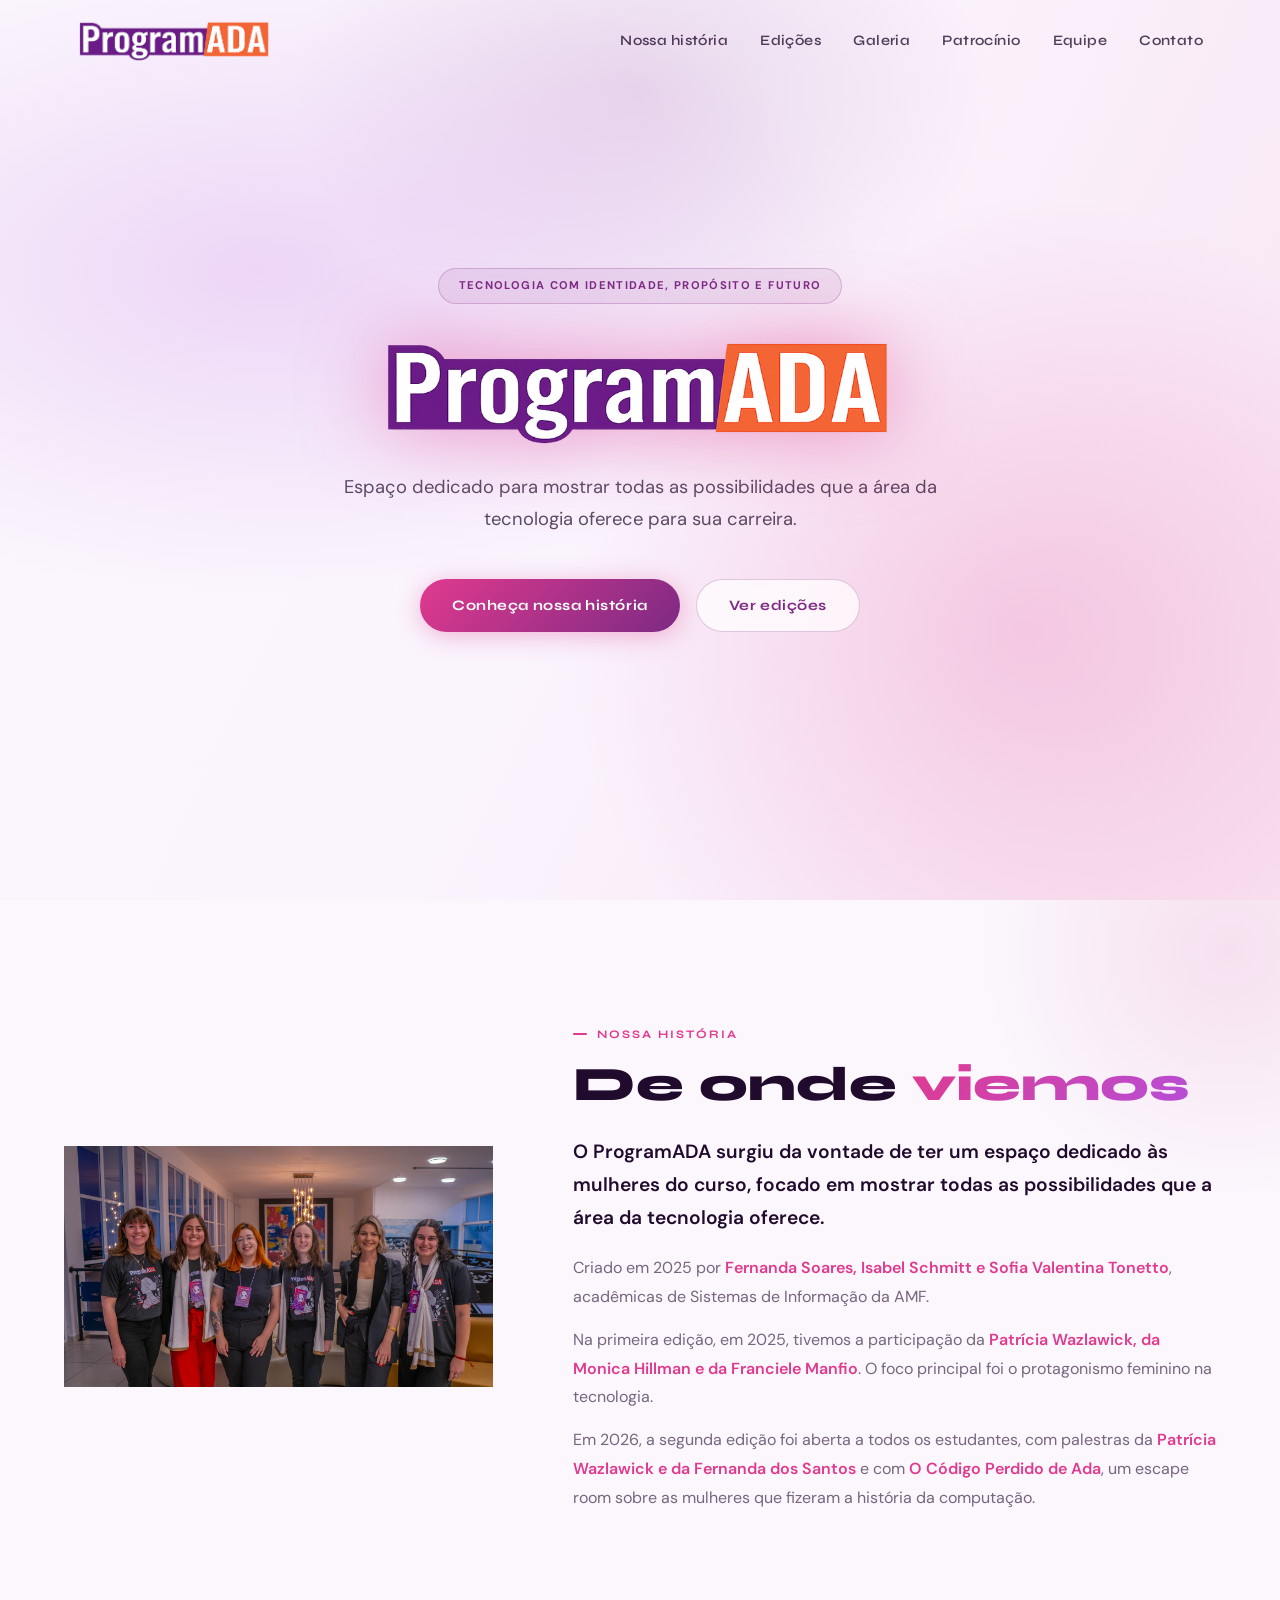
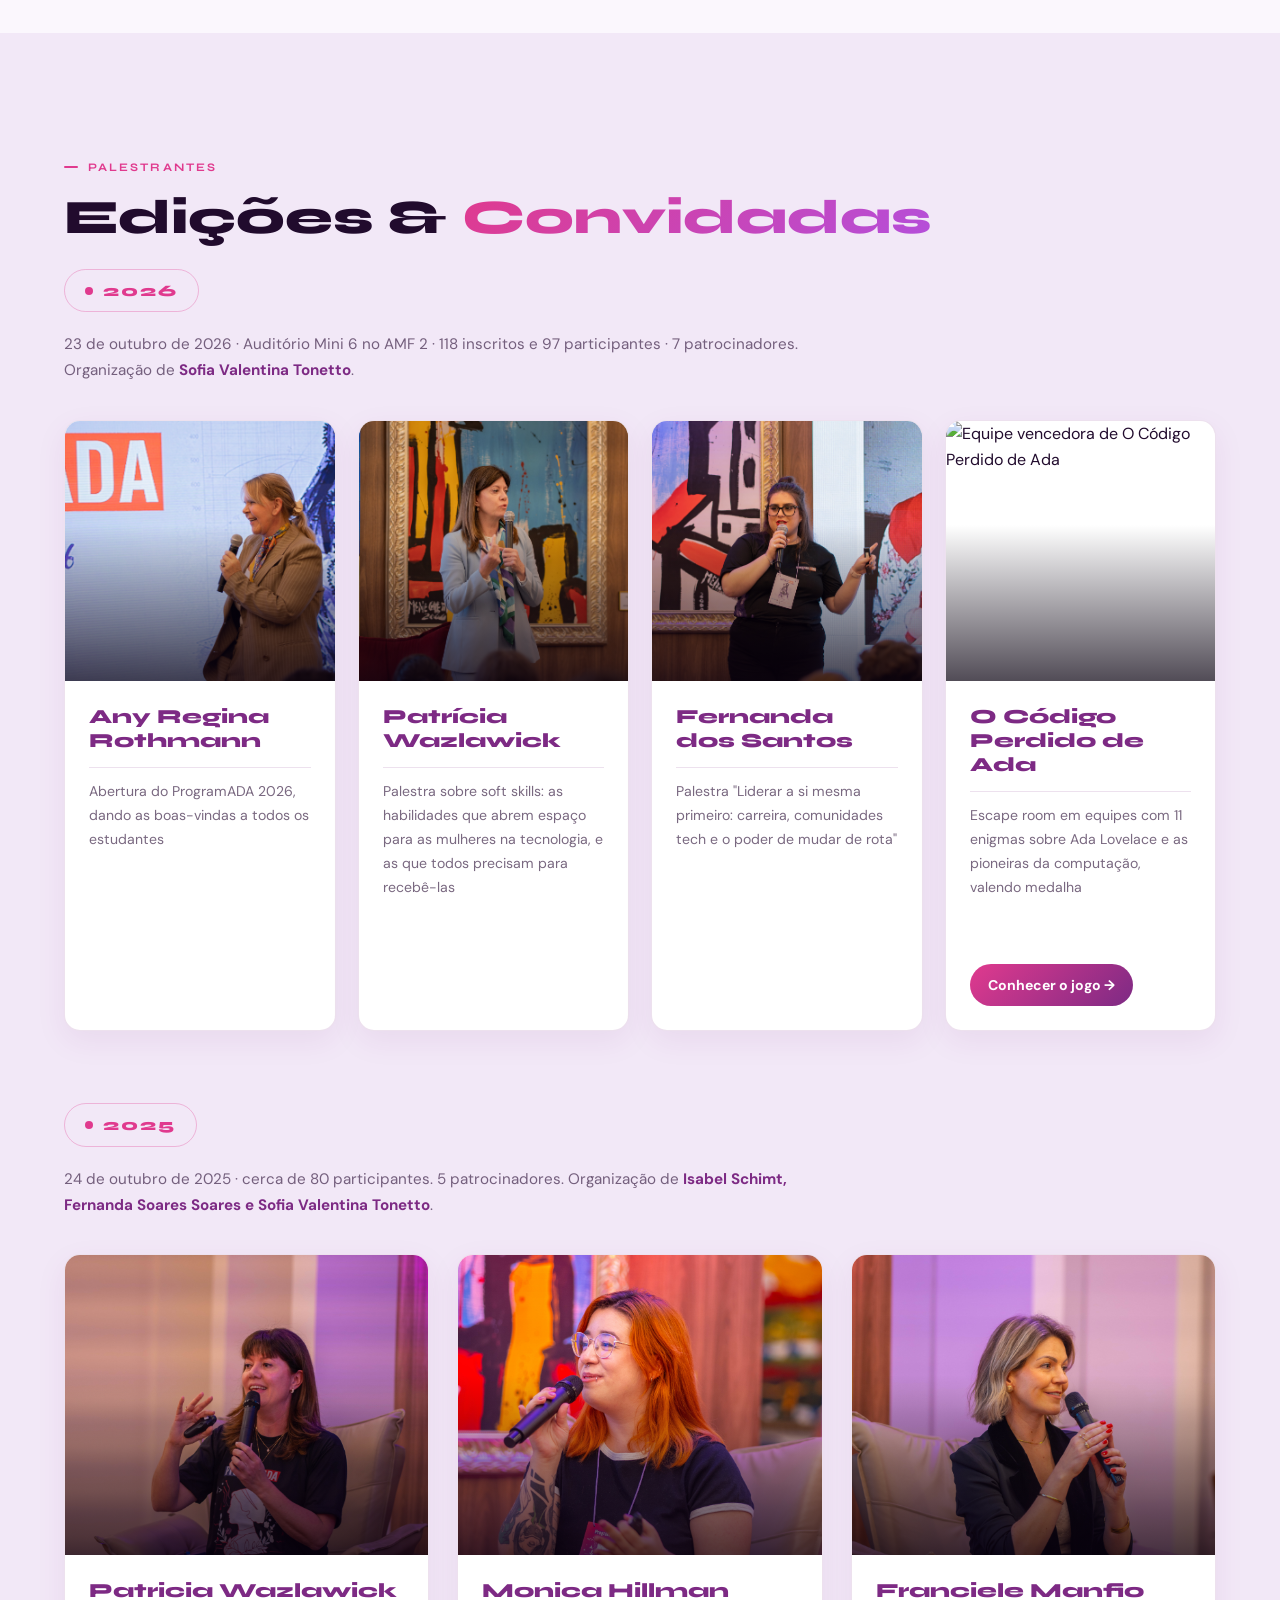
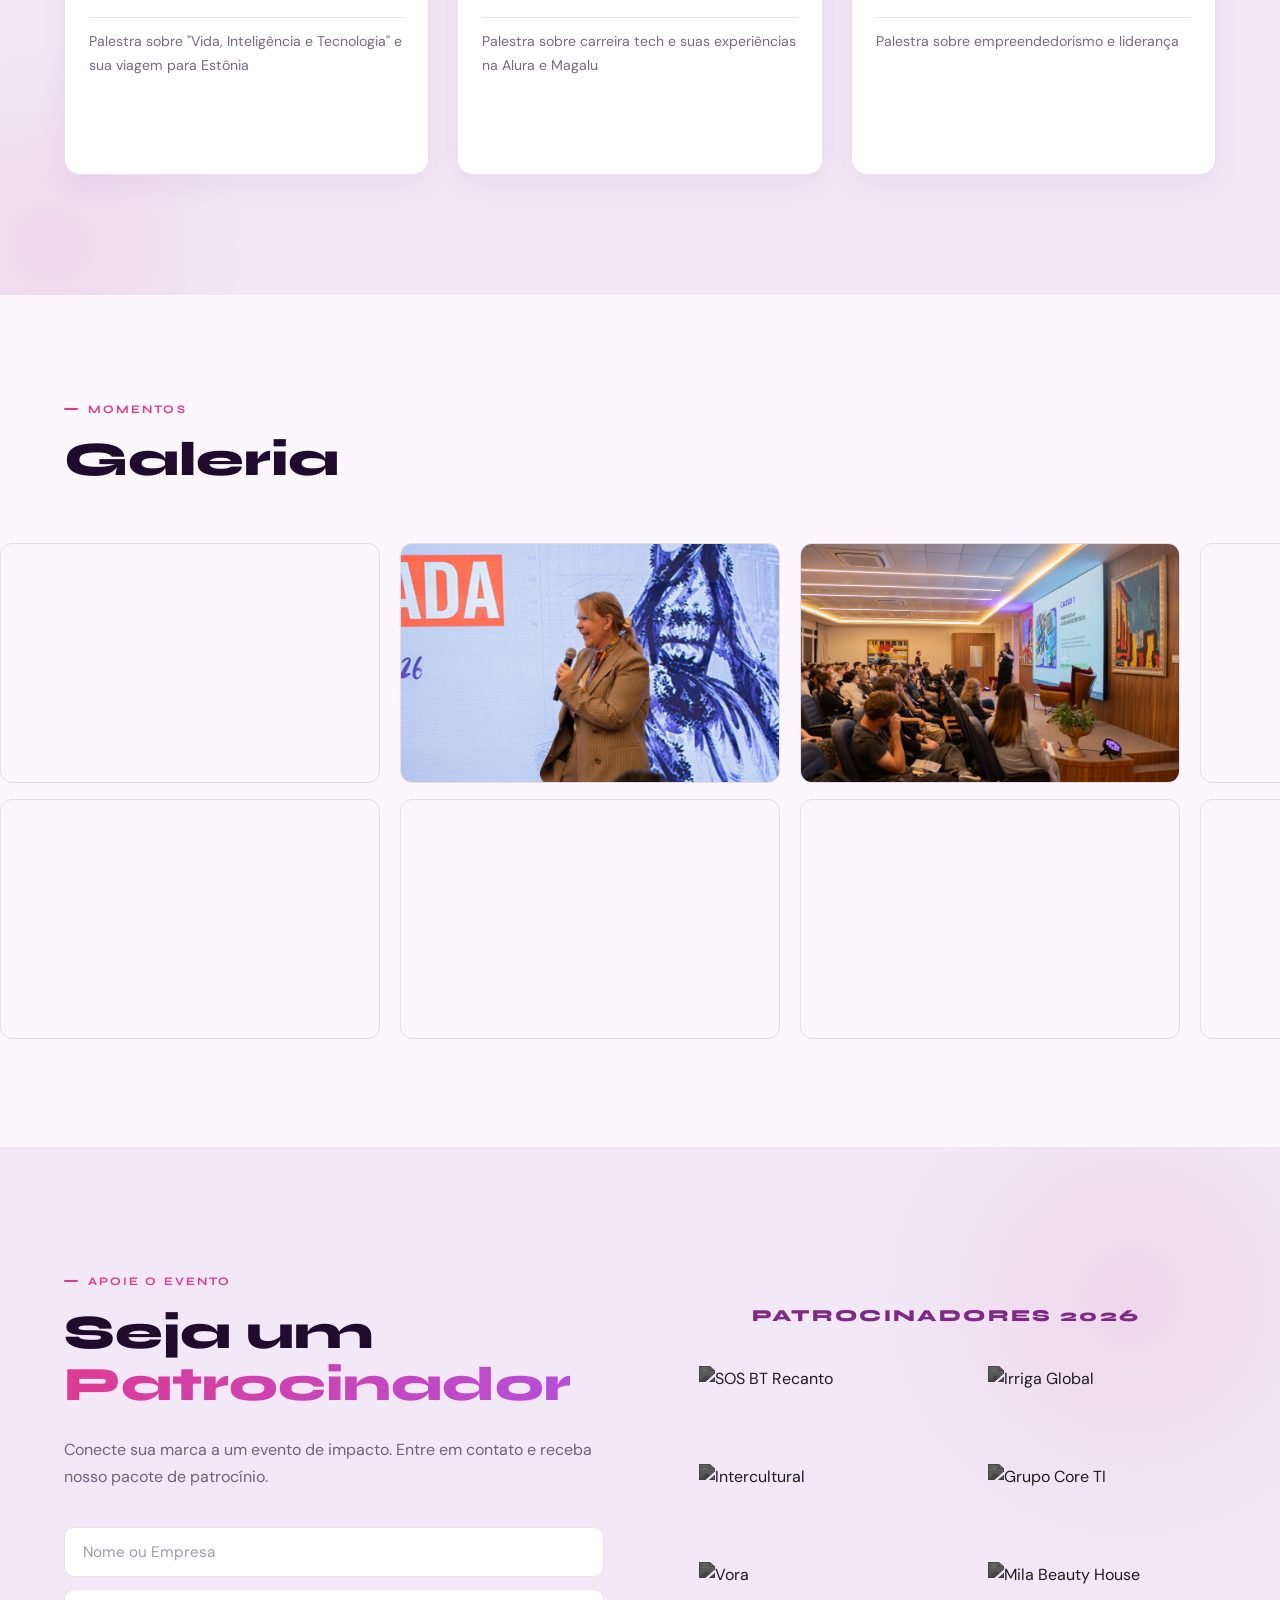
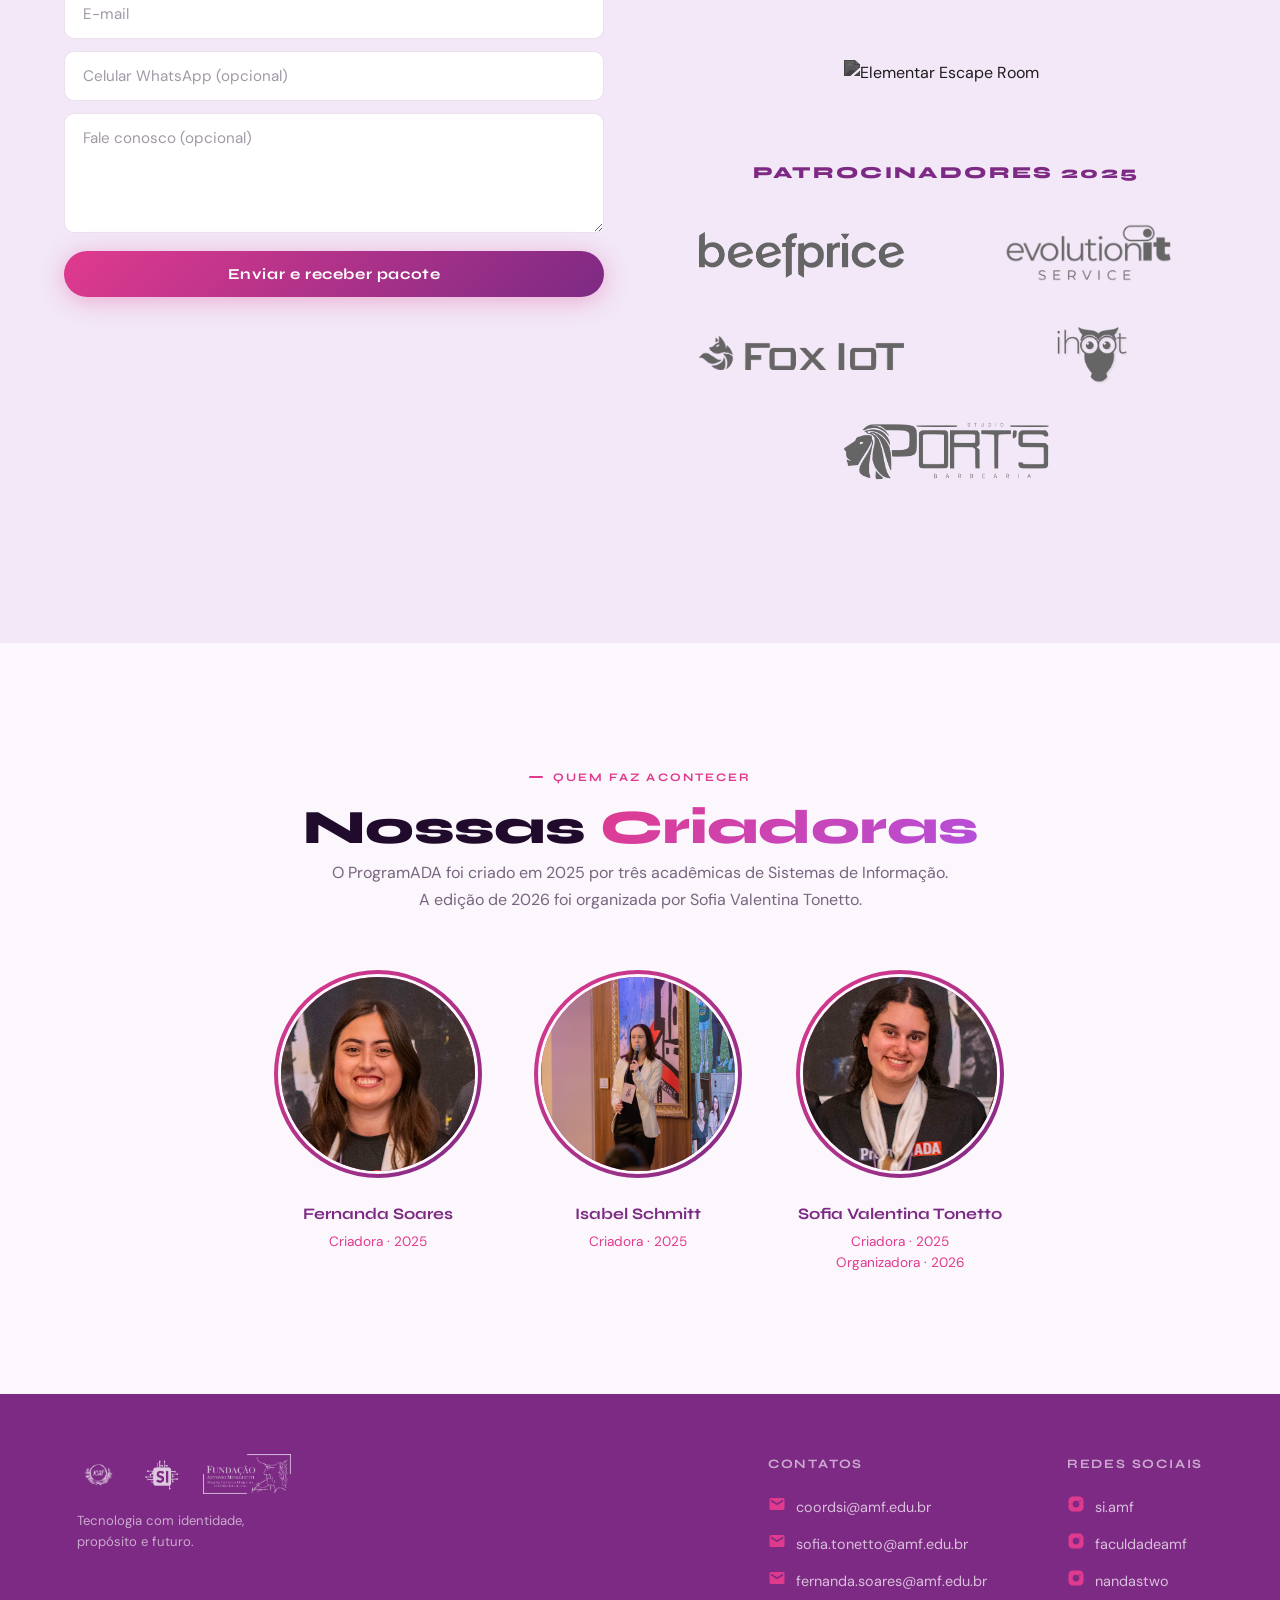
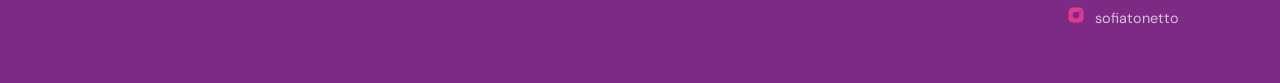
==== index.html @ b7a3af8e "Update index.html" ====
<!DOCTYPE html>
<html lang="pt-BR">

<head>
  <meta charset="UTF-8" />
  <meta name="viewport" content="width=device-width, initial-scale=1.0" />
  <title>ProgramADA</title>
  <link rel="preconnect" href="https://fonts.googleapis.com">
  <link rel="preconnect" href="https://fonts.gstatic.com" crossorigin>
   <link rel="icon" type="image/png" href="img/ada.png">
  <link href="https://fonts.googleapis.com/css2?family=Syne:wght@400;700;800&family=DM+Sans:wght@400;500;700&display=swap" rel="stylesheet">
  <link rel="stylesheet" href="https://cdn.jsdelivr.net/npm/swiper@11/swiper-bundle.min.css" />
  <link rel="stylesheet" href="programAda.css">
</head>

<body>
  <nav id="navbar">
    <div class="nav-left">
      <img src="img/programada logo 1.png" alt="Logo" class="nav-logo-img">
    </div>
    <button class="hamburger" id="hamburger" aria-label="Menu">
      <span></span>
      <span></span>
      <span></span>
    </button>
    <ul class="nav-links" id="navLinks">
      <li><a href="#historia">Nossa história</a></li>
      <li><a href="#edicoes">Edições</a></li>
      <li><a href="#galeria">Galeria</a></li>
      <li><a href="#patrocinio">Patrocínio</a></li>
      <li><a href="#equipe">Equipe</a></li>
      <li><a href="#contato">Contato</a></li>
    </ul>
  </nav>

  <section id="hero">
    <div class="hero-content">
      <span class="hero-tag">Tecnologia com identidade, propósito e futuro</span>
      <h1 class="hero-title">
        <img src="img/programada logo 1.png" alt="ProgramADA" class="hero-logo">
      </h1>
      <p class="hero-subtitle">Espaço dedicado para mostrar todas as possibilidades que a área da tecnologia oferece para sua carreira.</p>
      <div class="hero-cta">
        <a href="#historia" class="btn btn-primary">Conheça nossa história</a>
        <a href="#edicoes" class="btn btn-outline">Ver edições</a>
      </div>
    </div>
  </section>

  <section id="historia">
    <div class="container">
      <div class="historia-inner">
        <div class="historia-left">
          <img src="img/fundo.jpeg" >
        </div>
        <div class="historia-right">
          <span class="section-label">Nossa história</span>
          <h2 class="section-title">De onde <span>viemos</span></h2>
          <p class="p-destaque">O ProgramADA surgiu da vontade de ter um espaço dedicado às mulheres do curso, focado em mostrar todas as possibilidades que a área da tecnologia oferece.</p>
          <p class="p-normal">Criado em 2025 por <span>Fernanda Soares, Isabel Schmitt e Sofia Valentina Tonetto</span>, acadêmicas de Sistemas de Informação da AMF.</p>
          <p class="p-normal">Na primeira edição, em 2025, tivemos a participação da <span>Patrícia Wazlawick, da Monica Hillman e da Franciele Manfio</span>. O foco principal foi o protagonismo feminino na tecnologia.</p>
          <p class="p-normal">Em 2026, a segunda edição foi aberta a todos os estudantes, com palestras da <span>Patrícia Wazlawick e da Fernanda dos Santos</span> e com <span>O Código Perdido de Ada</span>, um escape room sobre as mulheres que fizeram a história da computação.</p>
        </div>
      </div>
    </div>
  </section>

  <section id="edicoes">
    <div class="container">
      <span class="section-label">Palestrantes</span>
      <h2 class="section-title">Edições & <span>Convidadas</span></h2>
      <div class="year-badge">2026</div>
      <p class="edition-intro">23 de outubro de 2026 · Auditório Mini 6 no AMF 2 · 118 inscritos e 97 participantes · 7 patrocinadores. Organização de <strong>Sofia Valentina Tonetto</strong>.</p>
      <div class="speakers-list speakers-list-2026">
        <article class="speaker-card">
          <div class="speaker-img-container">
            <img src="img/SraAny.jpg" alt="Any Rothmann" class="speaker-img speaker-img-left" loading="lazy">
          </div>
          <div class="speaker-content">
            <div class="speaker-header">
              <h4 class="speaker-name">Any Regina Rothmann</h4>
            </div>
            <div class="speaker-text-area">
              <p class="speaker-desc-visible">Abertura do ProgramADA 2026, dando as boas-vindas a todos os estudantes</p>
              <div class="speaker-hover-text"><p>Gestora do Centro Internacional de Arte e Cultura Humanista Recanto Maestro, diretora comercial da AMF, curadora estratégica da Fundação Antonio Meneghetti e professora do bacharelado em Ontopsicologia.</p></div>
            </div>
          </div>
        </article>
        <article class="speaker-card">
          <div class="speaker-img-container">
            <img src="img/patricia26.jpg" alt="Patrícia Wazlawick" class="speaker-img" loading="lazy">
          </div>
          <div class="speaker-content">
            <div class="speaker-header">
              <h4 class="speaker-name">Patrícia Wazlawick</h4>
            </div>
            <div class="speaker-text-area">
              <p class="speaker-desc-visible">Palestra sobre soft skills: as habilidades que abrem espaço para as mulheres na tecnologia, e as que todos precisam para recebê-las</p>
              <div class="speaker-hover-text"><p>Pós-doutora em Informática em Saúde e doutora em Psicologia pela UFSC, mestre em Psicologia pela UFPR. Professora dos bacharelados em Ontopsicologia e em Sistemas de Informação e coordenadora do bacharelado em Ontopsicologia da AMF.</p></div>
            </div>
          </div>
        </article>
        <article class="speaker-card">
          <div class="speaker-img-container">
            <img src="img/fernanda.jpg" alt="Fernanda dos Santos" class="speaker-img" loading="lazy">
          </div>
          <div class="speaker-content">
            <div class="speaker-header">
              <h4 class="speaker-name">Fernanda dos Santos</h4>
            </div>
            <div class="speaker-text-area">
              <p class="speaker-desc-visible">Palestra "Liderar a si mesma primeiro: carreira, comunidades tech e o poder de mudar de rota"</p>
              <div class="speaker-hover-text"><p>Product owner na Santi Digital e coordenadora do Google Developer Group (GDG).</p></div>
            </div>
          </div>
        </article>
        <article class="speaker-card">
          <div class="speaker-img-container">
            <img src="img/2026/web/escape.jpg" alt="Equipe vencedora de O Código Perdido de Ada" class="speaker-img" loading="lazy">
          </div>
          <div class="speaker-content">
            <div class="speaker-header">
              <h4 class="speaker-name">O Código Perdido de Ada</h4>
            </div>
            <div class="speaker-text-area">
              <p class="speaker-desc-visible">Escape room em equipes com 11 enigmas sobre Ada Lovelace e as pioneiras da computação, valendo medalha</p>
              <div class="speaker-hover-text"><p>Código Morse, cartão perfurado, cifra de César e o primeiro bug: cada enigma recria o trabalho de uma pioneira. Criado e programado por Sofia Valentina Tonetto.</p></div>
            </div>
            <a href="escape/" class="speaker-link" target="_blank" rel="noopener">Conhecer o jogo →</a>
          </div>
        </article>
      </div>

      <div class="year-badge year-badge-next">2025</div>
      <p class="edition-intro">24 de outubro de 2025 · cerca de 80 participantes. 5 patrocinadores. Organização de <strong>Isabel Schimt, Fernanda Soares Soares e Sofia Valentina Tonetto</strong>.</p></p>
      <div class="speakers-list">
        <article class="speaker-card">
          <div class="speaker-img-container">
            <img src="img/patricia.jpg" alt="Patricia Wazlawick" class="speaker-img">
          </div>
          <div class="speaker-content">
            <div class="speaker-header">
              <h4 class="speaker-name">Patricia Wazlawick</h4>
            </div>
            <div class="speaker-text-area">
              <p class="speaker-desc-visible">Palestra sobre "Vida, Inteligência e Tecnologia" e sua viagem para Estônia</p>
              <div class="speaker-hover-text"><p>Doutora em Psicologia pela UFSC, Pós-Doutoranda em Informática em Saúde UFSC. Atua em projetos de pesquisa em Ontopsicologia, Pedagogia Ontopsicologia e Interfaces Interdisciplinares.</p></div>
            </div>
          </div>
        </article>
        <article class="speaker-card">
          <div class="speaker-img-container">
            <img src="img/monica.jpg" alt="Monica Hillman" class="speaker-img">
          </div>
          <div class="speaker-content">
            <div class="speaker-header">
              <h4 class="speaker-name">Monica Hillman</h4>
            </div>
            <div class="speaker-text-area">
              <p class="speaker-desc-visible">Palestra sobre carreira tech e suas experiências na Alura e Magalu</p>
              <div class="speaker-hover-text"><p>Especialista em User Experience, com experiência em suporte de T.I e com tecnologias front-end. Atualmente é Tech Community Manager na Magalu Cloud e instrutora na Alura.</p></div>
            </div>
          </div>
        </article>
        <article class="speaker-card">
          <div class="speaker-img-container">
            <img src="img/franciele.jpg" alt="Franciele Manfio" class="speaker-img">
          </div>
          <div class="speaker-content">
            <div class="speaker-header">
              <h4 class="speaker-name">Franciele Manfio</h4>
            </div>
            <div class="speaker-text-area">
              <p class="speaker-desc-visible">Palestra sobre empreendedorismo e liderança</p>
              <div class="speaker-hover-text"><p>Psicóloga, com especialização em Gestão do Desenvolvimento Humano e Organizacional, Gestão de Pessoas, Saúde no Trabalho, Psicologia Jurídica.</p></div>
            </div>
          </div>
        </article>
      </div>
    </div>
  </section>

  <section id="galeria">
    <div class="container">
      <span class="section-label">Momentos</span>
      <h2 class="section-title">Galeria</h2>
    </div>
    <div class="swiper mySwiper">
      <div class="swiper-wrapper">
        <div class="swiper-slide"><img src="img/girlsjuntas.jpg" alt="ProgramADA 2026" loading="lazy" decoding="async"></div>
        <div class="swiper-slide"><img src="img/plateia.jpg" alt="ProgramADA 2026" loading="lazy" decoding="async"></div>
        <div class="swiper-slide"><img src="img/SraAny.jpg" alt="ProgramADA 2026" loading="lazy" decoding="async"></div>
        <div class="swiper-slide"><img src="img/palestra26.jpg" alt="ProgramADA 2026" loading="lazy" decoding="async"></div>
        <div class="swiper-slide"><img src="img/escape.jpg" alt="ProgramADA 2026" loading="lazy" decoding="async"></div>
        <div class="swiper-slide"><img src="img/comemoracao.jpg" alt="ProgramADA 2026" loading="lazy" decoding="async"></div>
        <div class="swiper-slide"><img src="img/homenagem.jpg" alt="ProgramADA 2026" loading="lazy" decoding="async"></div>
        <div class="swiper-slide"><img src="img/girls.jpg" alt="ProgramADA 2026" loading="lazy" decoding="async"></div>
        <div class="swiper-slide"><img src="img/orgPale.jpg" alt="ProgramADA 2026" loading="lazy" decoding="async"></div>
        <div class="swiper-slide"><img src="img/sorteio.jpg" alt="ProgramADA 2026" loading="lazy" decoding="async"></div>
        <div class="swiper-slide"><img src="img/cracha.jpg" alt="ProgramADA 2026" loading="lazy" decoding="async"></div>
        <div class="swiper-slide"><img src="img/primeiro.jpg" alt="ProgramADA 2026" loading="lazy" decoding="async"></div>
        <div class="swiper-slide"><img src="img/segundo.jpg" alt="ProgramADA 2026" loading="lazy" decoding="async"></div>
        <div class="swiper-slide"><img src="img/terceiro.jpg" alt="ProgramADA 2026" loading="lazy" decoding="async"></div>
        <div class="swiper-slide"><img src="img/mencoesidea.jpg" alt="ProgramADA 2026" loading="lazy" decoding="async"></div>
      </div>
    </div>
    <div class="swiper mySwiperReverse">
      <div class="swiper-wrapper">
        <div class="swiper-slide"><img src="img/fim.jpg" alt="ProgramADA 2025" loading="lazy" decoding="async"></div>
        <div class="swiper-slide"><img src="img/apresentacao.jpg" alt="ProgramADA 2025" loading="lazy" decoding="async"></div>
        <div class="swiper-slide"><img src="img/geral.jpg" alt="ProgramADA 2025" loading="lazy" decoding="async"></div>
        <div class="swiper-slide"><img src="img/hackathon.jpg" alt="ProgramADA 2025" loading="lazy" decoding="async"></div>
        <div class="swiper-slide"><img src="img/coordnos.jpg" alt="ProgramADA 2025" loading="lazy" decoding="async"></div>
        <div class="swiper-slide"><img src="img/patriciaApre.jpg" alt="ProgramADA 2025" loading="lazy" decoding="async"></div>
        <div class="swiper-slide"><img src="img/franApre.jpg" alt="ProgramADA 2025" loading="lazy" decoding="async"></div>
        <div class="swiper-slide"><img src="img/monicaApre.jpg" alt="ProgramADA 2025" loading="lazy" decoding="async"></div>
        <div class="swiper-slide"><img src="img/todoss.jpg" alt="ProgramADA 2025" loading="lazy" decoding="async"></div>
        <div class="swiper-slide"><img src="img/tres.jpg" alt="ProgramADA 2025" loading="lazy" decoding="async"></div>
        <div class="swiper-slide"><img src="img/todos.jpg" alt="ProgramADA 2025" loading="lazy" decoding="async"></div>
      </div>
    </div>
  </section>

  <section id="patrocinio">
    <div class="container">
      <div class="patrocinio-wrapper">
        <div class="patrocinio-left">
          <span class="section-label">Apoie o evento</span>
          <h2 class="section-title">Seja um <span>Patrocinador</span></h2>
          <p class="patrocinio-intro">Conecte sua marca a um evento de impacto. Entre em contato e receba nosso pacote de patrocínio.</p>
          <form id="sponsorForm" class="sponsor-form">
            <input type="text" name="nome" placeholder="Nome ou Empresa" required>
            <input type="email" name="email" placeholder="E-mail" required>
            <input type="tel" name="celular" placeholder="Celular WhatsApp (opcional)">
            <textarea name="mensagem" placeholder="Fale conosco (opcional)"></textarea>
            <button type="submit" id="submitBtn" class="btn btn-primary">Enviar e receber pacote</button>
            <p id="formStatus"></p>
          </form>
        </div>
        <div class="patrocinio-right">
          <h3>Patrocinadores 2026</h3>
          <div class="sponsor-logos-grid sponsor-logos-2026">
            <img src="img/sos.png" alt="SOS BT Recanto">
            <img src="img/irriga.png" alt="Irriga Global">
            <img src="img/intercultural.png" alt="Intercultural">
            <img src="img/core.png" alt="Grupo Core TI">
            <img src="img/vora.png" alt="Vora">
            <img src="img/mila.png" alt="Mila Beauty House">
            <img src="img/elementar.png" alt="Elementar Escape Room">
          </div>
          <h3>Patrocinadores 2025</h3>
          <div class="sponsor-logos-grid">
            <img src="img/logo-beefprice.png" alt="Beefprice">
            <img src="img/logo-evolution.png" alt="Evolution">
            <img src="img/logo-foxiot.png" alt="Fox IoT">
            <img src="img/logo-ihoot.png" alt="iHoot">
            <img src="img/logo-portela.png" alt="Portela">
          </div>
        </div>
      </div>
    </div>
  </section>

  <section id="equipe">
    <div class="container">
      <span class="section-label">Quem faz acontecer</span>
      <h2 class="section-title">Nossas <span>Criadoras</span></h2>
      <p class="team-intro">O ProgramADA foi criado em 2025 por três acadêmicas de Sistemas de Informação. A edição de 2026 foi organizada por Sofia Valentina Tonetto.</p>
      <div class="team-grid">
        <div class="team-member">
          <div class="member-img"><img src="img/fernanda.png" alt="Fernanda Soares"></div>
          <p class="member-name">Fernanda Soares</p>
          <p class="member-role">Criadora · 2025</p>
        </div>
        <div class="team-member">
          <div class="member-img"><img src="img/isa.jpg" alt="Isabel Schmitt"></div>
          <p class="member-name">Isabel Schmitt</p>
          <p class="member-role">Criadora · 2025</p>
        </div>
        <div class="team-member">
          <div class="member-img"><img src="img/sofia.png" alt="Sofia Valentina Tonetto"></div>
          <p class="member-name">Sofia Valentina Tonetto</p>
          <p class="member-role">Criadora · 2025<br>Organizadora · 2026</p>
        </div>
      </div>
    </div>
  </section>

  <footer id="contato">
    <div class="footer-inner">
      <div class="footer-brand">
        <div class="footer-logos">
          <img src="img/image-removebg-preview.png" alt="AMF" class="logo-amf">
          <img src="img/si.png" alt="SI">
          <img src="img/funda.png" alt="Fundação">
        </div>
        <p class="footer-tagline">Tecnologia com identidade, propósito e futuro.</p>
      </div>
      <div class="footer-content">
        <div class="footer-col contact-col">
          <h4>Contatos</h4>
          <a href="mailto:coordsi@amf.edu.br" class="footer-link">
            <span class="icon"><svg viewBox="0 0 24 24"><path d="M20 4H4a2 2 0 0 0-2 2v12a2 2 0 0 0 2 2h16a2 2 0 0 0 2-2V6a2 2 0 0 0-2-2Zm0 4.5-8 5-8-5V6l8 5 8-5v2.5Z"/></svg></span>coordsi@amf.edu.br
          </a>
          <a href="mailto:sofia.tonetto@amf.edu.br" class="footer-link">
            <span class="icon"><svg viewBox="0 0 24 24"><path d="M20 4H4a2 2 0 0 0-2 2v12a2 2 0 0 0 2 2h16a2 2 0 0 0 2-2V6a2 2 0 0 0-2-2Zm0 4.5-8 5-8-5V6l8 5 8-5v2.5Z"/></svg></span>sofia.tonetto@amf.edu.br
          </a>
          <a href="mailto:fernanda.soares@amf.edu.br" class="footer-link">
            <span class="icon"><svg viewBox="0 0 24 24"><path d="M20 4H4a2 2 0 0 0-2 2v12a2 2 0 0 0 2 2h16a2 2 0 0 0 2-2V6a2 2 0 0 0-2-2Zm0 4.5-8 5-8-5V6l8 5 8-5v2.5Z"/></svg></span>fernanda.soares@amf.edu.br
          </a>
        </div>
        <div class="footer-col social-col">
          <h4>Redes sociais</h4>
          <a href="https://www.instagram.com/si.amf" target="_blank" class="footer-link">
            <span class="icon"><svg viewBox="0 0 24 24"><path d="M7.75 2h8.5A5.75 5.75 0 0 1 22 7.75v8.5A5.75 5.75 0 0 1 16.25 22h-8.5A5.75 5.75 0 0 1 2 16.25v-8.5A5.75 5.75 0 0 1 7.75 2Zm4.25 5.5a4.5 4.5 0 1 0 0 9 4.5 4.5 0 0 0 0-9Zm5.3-.6a1.05 1.05 0 1 0 0 2.1 1.05 1.05 0 0 0 0-2.1Z"/></svg></span>si.amf
          </a>
          <a href="https://www.instagram.com/faculdadeamf" target="_blank" class="footer-link">
            <span class="icon"><svg viewBox="0 0 24 24"><path d="M7.75 2h8.5A5.75 5.75 0 0 1 22 7.75v8.5A5.75 5.75 0 0 1 16.25 22h-8.5A5.75 5.75 0 0 1 2 16.25v-8.5A5.75 5.75 0 0 1 7.75 2Zm4.25 5.5a4.5 4.5 0 1 0 0 9 4.5 4.5 0 0 0 0-9Zm5.3-.6a1.05 1.05 0 1 0 0 2.1 1.05 1.05 0 0 0 0-2.1Z"/></svg></span>faculdadeamf
          </a>
          <a href="https://www.instagram.com/nandastwo" target="_blank" class="footer-link">
            <span class="icon"><svg viewBox="0 0 24 24"><path d="M7.75 2h8.5A5.75 5.75 0 0 1 22 7.75v8.5A5.75 5.75 0 0 1 16.25 22h-8.5A5.75 5.75 0 0 1 2 16.25v-8.5A5.75 5.75 0 0 1 7.75 2Zm4.25 5.5a4.5 4.5 0 1 0 0 9 4.5 4.5 0 0 0 0-9Zm5.3-.6a1.05 1.05 0 1 0 0 2.1 1.05 1.05 0 0 0 0-2.1Z"/></svg></span>nandastwo
          </a>
          <a href="https://www.instagram.com/sofiatonetto" target="_blank" class="footer-link">
            <span class="icon"><svg viewBox="0 0 24 24"><path d="M7.75 2h8.5A5.75 5.75 0 0 1 22 7.75v8.5A5.75 5.75 0 0 1 16.25 22h-8.5A5.75 5.75 0 0 1 2 16.25v-8.5A5.75 5.75 0 0 1 7.75 2Zm4.25 5.5a4.5 4.5 0 1 0 0 9 4.5 4.5 0 0 0 0-9Zm5.3-.6a1.05 1.05 0 1 0 0 2.1 1.05 1.05 0 0 0 0-2.1Z"/></svg></span>sofiatonetto
          </a>
        </div>
      </div>
    </div>
  </footer>

  <script src="https://cdn.jsdelivr.net/npm/swiper@11/swiper-bundle.min.js"></script>
  <script src="programAda.js"></script>
</body>
</html>
---- programAda.css ----
*, *::before, *::after {
  box-sizing: border-box;
  margin: 0;
  padding: 0;
}

:root {
  --purple:  #7d2a84;
  --pink:    #e03a8e;
  --magenta: #b44fdb;
  --lilac:   #f7e9ff;
  --dark:    #fbf7fd;
  --dark2:   #f2e8f7;
  --card-bg: #ffffff;
  --border:  rgba(125, 42, 132, 0.14);
  --white:   #ffffff;
  --muted:   rgba(38, 12, 50, 0.62);
  --text:    #210b2d;
  --nav-h:   80px;
  --radius:  16px;
}

html { scroll-behavior: smooth; }

body {
  font-family: 'DM Sans', sans-serif;
  background: var(--dark);
  color: var(--text);
  line-height: 1.6;
  overflow-x: hidden;
}

section { scroll-margin-top: var(--nav-h); }

img { display: block; max-width: 100%; }

.container {
  max-width: 1200px;
  margin: 0 auto;
  padding: 0 24px;
}

#navbar {
  position: fixed;
  top: 0; left: 0; right: 0;
  height: var(--nav-h);
  display: flex;
  align-items: center;
  justify-content: space-between;
  padding: 0 6vw;
  z-index: 1000;
  background: transparent;
  transition: background 0.4s, backdrop-filter 0.4s;
}

#navbar.scrolled {
  background: rgba(242, 232, 247, 0.86);
  backdrop-filter: blur(16px);
  border-bottom: 1px solid var(--border);
}

.nav-left {
  display: flex;
  align-items: center;
  gap: 14px;
}

.nav-logo-img { height: 44px; }

.nav-ada-img {
  height: 54px;
  width: auto;
  object-fit: contain;
  filter: none;
}

.nav-links {
  display: flex;
  gap: 32px;
  list-style: none;
}

.nav-links a {
  color: rgba(33, 11, 45, 0.78);
  text-decoration: none;
  font-weight: 600;
  font-family: 'Syne', sans-serif;
  font-size: 0.9rem;
  letter-spacing: 0.03em;
  transition: color 0.2s;
  position: relative;
}

#navbar.scrolled .nav-links a {
  color: rgba(33, 11, 45, 0.78);
}

.nav-links a::after {
  content: '';
  position: absolute;
  bottom: -4px; left: 0;
  width: 0; height: 2px;
  background: var(--pink);
  border-radius: 2px;
  transition: width 0.3s;
}

.nav-links a:hover,
.nav-links a.active {
  color: var(--pink);
}

#navbar:not(.scrolled) .nav-links a:hover,
#navbar:not(.scrolled) .nav-links a.active {
  color: var(--pink);
}

.nav-links a:hover::after,
.nav-links a.active::after {
  width: 100%;
}

.hamburger {
  display: none;
  flex-direction: column;
  gap: 5px;
  background: none;
  border: none;
  cursor: pointer;
  padding: 8px;
  z-index: 10;
}

.hamburger span {
  width: 24px;
  height: 2px;
  background: var(--purple);
  border-radius: 2px;
  transition: all 0.3s ease;
}

#navbar.scrolled .hamburger span {
  background: var(--purple);
}

.hamburger.active span:nth-child(1) { transform: rotate(45deg) translate(5px, 5px); }
.hamburger.active span:nth-child(2) { opacity: 0; }
.hamburger.active span:nth-child(3) { transform: rotate(-45deg) translate(5px, -5px); }

#hero {
  position: relative;
  height: 100vh;
  min-height: 650px;
  display: flex;
  align-items: center;
  justify-content: center;
  text-align: center;
  overflow: hidden;
}

#hero::before {
  content: '';
  position: absolute;
  inset: 0;
  background-size: cover;
  background-position: top center;
  z-index: 1;
  background:
      radial-gradient(ellipse 80% 60% at 20% 30%, rgba(180, 79, 219, 0.25) 0%, transparent 60%),
      radial-gradient(ellipse 60% 80% at 80% 70%, rgba(224, 58, 142, 0.22) 0%, transparent 60%),
      radial-gradient(ellipse 50% 50% at 50% 10%, rgba(125, 42, 132, 0.18) 0%, transparent 55%);
}

#hero::after {
  content: '';
  position: absolute;
  inset: 0;
  background: linear-gradient(
    115deg,
    rgba(251,247,253,0.28) 0%,
    rgba(247,233,255,0.2) 48%,
    rgba(224,58,142,0.1) 100%
  );
  z-index: 2;
}

.hero-content {
  position: relative;
  z-index: 4;
  width: 100%;
  padding: 0 24px;
  display: flex;
  flex-direction: column;
  align-items: center;
}

.hero-tag {
  display: inline-flex;
  align-items: center;
  gap: 8px;
  background: rgba(125, 42, 132, 0.08);
  border: 1px solid rgba(125, 42, 132, 0.24);
  padding: 8px 20px;
  border-radius: 100px;
  font-size: 0.7rem;
  font-weight: 700;
  letter-spacing: 0.12em;
  color: var(--purple);
  margin-bottom: 28px;
  text-transform: uppercase;
}

.hero-logo {
  height: auto;
  width: 100%;
  max-width: 520px;
  margin-bottom: 24px;
  filter: drop-shadow(0 0 40px rgba(224, 58, 142, 0.5));
}

.hero-subtitle {
  color: rgba(33, 11, 45, 0.72);
  font-size: 1.15rem;
  max-width: 600px;
  margin: 0 auto 44px;
  line-height: 1.7;
}

.hero-cta {
  display: flex;
  justify-content: center;
  gap: 16px;
  flex-wrap: wrap;
}

@keyframes bounce {
  0%, 100% { transform: translateX(-50%) translateY(0); }
  50% { transform: translateX(-50%) translateY(6px); }
}

.btn {
  padding: 14px 32px;
  border-radius: 100px;
  text-decoration: none;
  font-weight: 700;
  font-family: 'Syne', sans-serif;
  font-size: 0.9rem;
  letter-spacing: 0.04em;
  transition: all 0.3s;
  display: inline-flex;
  align-items: center;
  justify-content: center;
  cursor: pointer;
  border: none;
}

.btn-primary {
  background: linear-gradient(135deg, var(--pink), var(--purple));
  color: var(--white);
  box-shadow: 0 4px 24px rgba(224, 58, 142, 0.35);
}

.btn-primary:hover {
  transform: translateY(-2px);
  box-shadow: 0 8px 32px rgba(224, 58, 142, 0.5);
}

.btn-outline {
  border: 1.5px solid rgba(125,42,132,0.24);
  color: var(--purple);
  background: rgba(255,255,255,0.72);
  backdrop-filter: blur(8px);
}

.btn-outline:hover {
  border-color: var(--pink);
  background: rgba(224, 58, 142, 0.1);
  transform: translateY(-2px);
}

.section-label {
  display: inline-block;
  color: var(--pink);
  font-family: 'Syne', sans-serif;
  font-size: 0.72rem;
  font-weight: 700;
  letter-spacing: 0.18em;
  text-transform: uppercase;
  margin-bottom: 16px;
  position: relative;
  padding-left: 24px;
}

.section-label::before {
  content: '';
  position: absolute;
  left: 0;
  top: 50%;
  transform: translateY(-50%);
  width: 14px;
  height: 2px;
  background: var(--pink);
  border-radius: 2px;
}

.section-title {
  font-family: 'Syne', sans-serif;
  font-size: clamp(2rem, 4vw, 3rem);
  font-weight: 800;
  line-height: 1.1;
  margin-bottom: 24px;
  color: var(--text);
}

.section-title span {
  background: linear-gradient(135deg, var(--pink), #b44fdb);
  -webkit-background-clip: text;
  -webkit-text-fill-color: transparent;
  background-clip: text;
}

#historia {
  padding: 120px 0;
  background: var(--dark);
  position: relative;
  overflow: hidden;
}

#historia::before {
  content: '';
  position: absolute;
  top: -200px; right: -200px;
  width: 500px; height: 500px;
  background: radial-gradient(circle, rgba(212, 58, 138, 0.12) 0%, transparent 70%);
  pointer-events: none;
}

.historia-inner {
  display: grid;
  grid-template-columns: 1fr 1.5fr;
  gap: 80px;
  align-items: center;
}

.historia-left .big-year {
  font-family: 'Syne', sans-serif;
  font-size: clamp(5rem, 12vw, 10rem);
  font-weight: 800;
  line-height: 1;
  background: linear-gradient(135deg, rgba(212,58,138,0.25), rgba(125,42,132,0.2));
  -webkit-background-clip: text;
  -webkit-text-fill-color: transparent;
  background-clip: text;
  user-select: none;
}

.historia-right .p-destaque {
  font-size: 1.2rem;
  font-weight: 600;
  color: var(--text);
  margin-bottom: 20px;
  line-height: 1.7;
}

.historia-right .p-normal {
  color: var(--muted);
  font-size: 1rem;
  line-height: 1.8;
}

.historia-right .p-normal span {
  color: var(--pink);
  font-weight: 600;
}

#edicoes {
  padding: 120px 0;
  background: var(--dark2);
  position: relative;
}

#edicoes::before {
  content: '';
  position: absolute;
  bottom: -150px; left: -150px;
  width: 400px; height: 400px;
  background: radial-gradient(circle, rgba(212,58,138,0.1) 0%, transparent 70%);
  pointer-events: none;
}

.year-badge {
  display: inline-flex;
  align-items: center;
  gap: 10px;
  font-family: 'Syne', sans-serif;
  font-weight: 800;
  font-size: 1rem;
  color: var(--pink);
  letter-spacing: 0.12em;
  margin-bottom: 48px;
  padding: 8px 20px;
  border: 1px solid rgba(224,58,142,0.3);
  border-radius: 100px;
}

.year-badge::before {
  content: '';
  width: 8px; height: 8px;
  background: var(--pink);
  border-radius: 50%;
}

.speakers-list {
  display: grid;
  grid-template-columns: repeat(3, 1fr);
  gap: 28px;
}

.speaker-card {
  background: var(--card-bg);
  border: 1px solid var(--border);
  border-radius: var(--radius);
  overflow: hidden;
  transition: border-color 0.3s, box-shadow 0.3s;
  cursor: pointer;
  display: flex;
  flex-direction: column;
  position: relative;
  box-shadow: 0 10px 30px rgba(125,42,132,0.08);
}

.speaker-card:hover {
  border-color: rgba(212,58,138,0.4);
  box-shadow: 0 18px 48px rgba(125,42,132,0.16);
}

.speaker-img-container {
  width: 100%;
  height: 300px;
  overflow: hidden;
  position: relative;
  flex-shrink: 0;
}

.speaker-img-container::after {
  content: '';
  position: absolute;
  bottom: 0; left: 0; right: 0;
  height: 60%;
  background: linear-gradient(to top, rgba(8,0,15,0.7), transparent);
  z-index: 1;
}

.speaker-img {
  width: 100%;
  height: 100%;
  object-fit: cover;
  transition: transform 0.5s ease, filter 0.5s ease;
}

.speaker-card:hover .speaker-img {
  transform: scale(1.05);
  filter: grayscale(100%);
}

.speaker-content {
  padding: 24px;
  display: flex;
  flex-direction: column;
  gap: 0;
}

.speaker-header {
  margin-bottom: 10px;
}

.speaker-name {
  color: var(--purple);
  font-family: 'Syne', sans-serif;
  font-size: 1.25rem;
  font-weight: 800;
  line-height: 1.2;
}

.speaker-text-area {
  display: grid;
  grid-template-columns: 1fr;
  border-top: 1px solid var(--border);
  padding-top: 12px;
  margin-top: 4px;
}

.speaker-desc-visible,
.speaker-hover-text {
  grid-area: 1 / 1;
  font-size: 0.88rem;
  line-height: 1.7;
  transition: opacity 0.35s ease;
}

.speaker-desc-visible {
  color: var(--muted);
  opacity: 1;
}

.speaker-hover-text {
  color: var(--purple);
  font-weight: 500;
  opacity: 0;
  pointer-events: none;
}

.speaker-card:hover .speaker-desc-visible { opacity: 0; }
.speaker-card:hover .speaker-hover-text   { opacity: 1; }

#galeria {
  padding: 100px 0;
  background: var(--dark);
  overflow: hidden;
  contain: layout paint;
}

#galeria .container { margin-bottom: 48px; }

.mySwiper,
.mySwiperReverse {
  width: 100%;
  padding: 8px 0;
}

.swiper-wrapper {
  transition-timing-function: linear !important;
  will-change: transform;
}

.swiper-slide {
  width: auto;
  pointer-events: none;
  user-select: none;
}

.swiper-slide img {
  width: 380px;
  height: 240px;
  object-fit: cover;
  border-radius: 12px;
  border: 1px solid var(--border);
  transform: translateZ(0);
  backface-visibility: hidden;
  transition: border-color 0.3s;
}

.swiper-slide img:hover {
  border-color: rgba(224,58,142,0.4);
}

#patrocinio {
  padding: 120px 0;
  background: var(--dark2);
  position: relative;
  overflow: hidden;
}

#patrocinio::after {
  content: '';
  position: absolute;
  top: -100px; right: -100px;
  width: 500px; height: 500px;
  background: radial-gradient(circle, rgba(212,58,138,0.1) 0%, transparent 70%);
  pointer-events: none;
}

.patrocinio-wrapper {
  display: grid;
  grid-template-columns: minmax(0, 1fr) minmax(0, 1fr);
  gap: clamp(40px, 6vw, 72px);
  align-items: stretch;
  position: relative;
  z-index: 1;
}

.patrocinio-left .section-title { color: var(--text); }

.patrocinio-intro {
  color: var(--muted);
  margin-bottom: 36px;
  font-size: 1rem;
  line-height: 1.7;
}

.sponsor-form {
  display: flex;
  flex-direction: column;
  gap: 12px;
}

.sponsor-form input,
.sponsor-form textarea {
  padding: 14px 18px;
  background: #ffffff;
  border: 1px solid var(--border);
  border-radius: 10px;
  font-family: 'DM Sans', sans-serif;
  font-size: 0.95rem;
  color: var(--text);
  width: 100%;
  transition: border-color 0.3s;
  outline: none;
}

.sponsor-form input::placeholder,
.sponsor-form textarea::placeholder {
  color: rgba(33, 11, 45, 0.42);
}

.sponsor-form input:focus,
.sponsor-form textarea:focus {
  border-color: var(--pink);
  background: #ffffff;
}

.sponsor-form textarea {
  height: 120px;
  resize: vertical;
}

.sponsor-form .btn-primary {
  margin-top: 6px;
  width: 100%;
  font-size: 0.95rem;
}

#formStatus {
  text-align: center;
  font-size: 0.9rem;
  color: var(--purple);
  min-height: 20px;
  margin-top: 4px;
}

.patrocinio-right {
  display: grid;
  grid-template-rows: auto 1fr;
  gap: 32px;
  height: 100%;
  min-height: 462px;
  padding: 36px 0;
}

.patrocinio-right h3 {
  font-family: 'Syne', sans-serif;
  font-size: 1.05rem;
  font-weight: 800;
  color: var(--purple);
  letter-spacing: 0.14em;
  text-transform: uppercase;
  text-align: center;
}

.sponsor-logos-grid {
  display: grid;
  grid-template-columns: repeat(2, minmax(0, 1fr));
  gap: 34px 38px;
  align-content: center;
  align-items: center;
  justify-items: center;
  height: 100%;
}

.sponsor-logos-grid img {
  height: 64px;
  width: 100%;
  max-width: 205px;
  object-fit: contain;
  object-position: center;
  filter: grayscale(1) brightness(0.34);
  opacity: 0.9;
  transition: opacity 0.3s, transform 0.3s, filter 0.3s;
}

.sponsor-logos-grid img:nth-child(5) {
  grid-column: 1 / -1;
}

.sponsor-logos-grid img:hover {
  opacity: 1;
  filter: grayscale(1) brightness(0.22);
  transform: scale(1.05);
}

#equipe {
  padding: 120px 0;
  background: var(--dark);
  text-align: center;
}

.team-grid {
  display: flex;
  justify-content: center;
  gap: 60px;
  margin-top: 60px;
  flex-wrap: wrap;
}

.team-member { text-align: center; }

.member-img {
  position: relative;
  display: inline-block;
  margin-bottom: 20px;
}

.member-img::before {
  content: '';
  position: absolute;
  inset: -4px;
  border-radius: 50%;
  background: linear-gradient(135deg, var(--pink), var(--purple));
  z-index: 0;
}

.member-img img {
  width: 200px;
  height: 200px;
  border-radius: 50%;
  object-fit: cover;
  object-position: center top;
  position: relative;
  z-index: 1;
  border: 3px solid var(--dark);
}

.member-name {
  font-family: 'Syne', sans-serif;
  font-weight: 700;
  font-size: 1rem;
  color: var(--purple);
}

.member-role {
  font-size: 0.85rem;
  color: var(--pink);
  margin-top: 4px;
}

footer {
  background: var(--purple);
  border-top: none;
  padding: 60px 6vw 40px;
  color: var(--white);
}

.footer-inner {
  display: flex;
  justify-content: space-between;
  align-items: flex-start;
  max-width: 1200px;
  margin: 0 auto;
  gap: 60px;
}

.footer-brand { flex-shrink: 0; }

.footer-logos {
  display: flex;
  gap: 20px;
  align-items: center;
  margin-bottom: 16px;
}

.footer-logos img {
  height: 40px;
  filter: brightness(0) invert(1);
  opacity: 0.75;
  transition: opacity 0.3s;
}

.footer-logos .logo-amf {
  height: 35px;
}
.footer-logos img:hover { opacity: 1; }

.footer-tagline {
  font-size: 0.82rem;
  color: rgba(255,255,255,0.6);
  max-width: 200px;
  line-height: 1.6;
}

.footer-content {
  display: flex;
  gap: 80px;
  flex-wrap: wrap;
}

.footer-col h4 {
  font-family: 'Syne', sans-serif;
  font-size: 0.8rem;
  font-weight: 700;
  letter-spacing: 0.14em;
  text-transform: uppercase;
  color: rgba(255,255,255,0.6);
  margin-bottom: 20px;
}

.footer-link {
  color: rgba(255,255,255,0.7);
  text-decoration: none;
  font-size: 0.9rem;
  margin-bottom: 12px;
  display: flex;
  align-items: center;
  gap: 10px;
  transition: color 0.2s, transform 0.2s;
}

.footer-link:hover {
  color: var(--white);
  transform: translateX(4px);
}

.icon svg {
  width: 18px;
  height: 18px;
  fill: var(--pink);
  flex-shrink: 0;
}

.footer-bottom {
  max-width: 1200px;
  margin: 40px auto 0;
  padding-top: 24px;
  border-top: 1px solid rgba(255,255,255,0.15);
  display: flex;
  justify-content: space-between;
  align-items: center;
  font-size: 0.8rem;
  color: rgba(255,255,255,0.55);
}

@media (max-width: 900px) {
  .speakers-list {
    grid-template-columns: 1fr;
    max-width: 480px;
    margin: 0 auto;
  }

  .historia-inner {
    grid-template-columns: 1fr;
    gap: 32px;
  }

  .historia-left .big-year {
    font-size: clamp(4rem, 20vw, 7rem);
    text-align: center;
  }

  .patrocinio-wrapper {
    grid-template-columns: 1fr;
    gap: 60px;
  }

  .patrocinio-right {
    width: 100%;
    max-width: 640px;
    min-height: 360px;
    justify-self: center;
  }

  .footer-inner {
    flex-direction: column;
    gap: 40px;
  }

  .footer-bottom {
    flex-direction: column;
    gap: 8px;
    text-align: center;
  }
}

@media (max-width: 768px) {
  :root { --nav-h: 68px; }

  .hamburger { display: flex; }

  .nav-links {
    position: absolute;
    top: var(--nav-h);
    left: 0; right: 0;
    flex-direction: column;
    background: rgba(251, 247, 253, 0.97);
    backdrop-filter: blur(16px);
    border-bottom: 1px solid var(--border);
    max-height: 0;
    overflow: hidden;
    transition: max-height 0.35s ease, padding 0.35s ease;
    gap: 0;
  }

  .nav-links.active {
    max-height: 420px;
    padding: 16px 0 24px;
  }

  .nav-links li {
    padding: 10px 6vw;
  }

  .nav-links a { font-size: 1rem; }

  .nav-logo-img { height: 36px; }

  .nav-ada-img { height: 44px; }

  #hero {
    height: 100vh;
    min-height: 600px;
  }

  #hero::before {
    background-position: top center;
  }

  .hero-logo { max-width: 260px; }

  .hero-subtitle {
    font-size: 0.95rem;
    margin-bottom: 32px;
  }

  .hero-cta {
    flex-direction: column;
    align-items: center;
  }

  .btn {
    width: 100%;
    max-width: 300px;
  }

  #historia, #edicoes, #galeria, #equipe { padding: 80px 0; }

  #patrocinio { padding: 80px 0; }

  .section-title { font-size: clamp(1.7rem, 6vw, 2.2rem); }

  .swiper-slide img {
    width: 260px;
    height: 170px;
  }

  .team-grid { gap: 36px; }

  .member-img img {
    width: 150px;
    height: 150px;
  }

  .footer-content { gap: 40px; }

  .sponsor-logos-grid {
    grid-template-columns: repeat(2, 1fr);
    gap: 24px 20px;
    width: 100%;
    flex: 1;
  }

  .sponsor-logos-grid img { height: 48px; }

  #patrocinio .patrocinio-left,
  #patrocinio .patrocinio-right {
    display: flex;
    flex-direction: column;
    align-items: center;
    text-align: center;
  }

  #patrocinio .patrocinio-right {
    padding: 20px 0;
  }

  #patrocinio .section-label { align-self: center; }

  .sponsor-form { align-items: stretch; width: 100%; }
}

@media (max-width: 480px) {
  .hero-logo { max-width: 210px; }
  .hero-tag { font-size: 0.58rem; }
  .hero-subtitle { font-size: 0.88rem; }

  .nav-left { gap: 10px; }

  .nav-ada-img { height: 38px; }

  .section-title { font-size: 1.6rem; }

  .swiper-slide img {
    width: 210px;
    height: 140px;
    border-radius: 10px;
  }

  .member-img img {
    width: 120px;
    height: 120px;
  }

  .member-name { font-size: 0.9rem; }

  .footer-logos img { height: 32px; }

  .footer-inner { gap: 32px; }

  .sponsor-logos-grid img { height: 40px; }
}
/* ===== Edição 2026 ===== */
.edition-intro {
  color: var(--muted);
  font-size: 0.95rem;
  line-height: 1.7;
  max-width: 760px;
  margin: -28px 0 36px;
}
.edition-intro strong { color: var(--purple); }

.year-badge-next { margin-top: 72px; }

.speaker-img-top { object-position: top center; }

.speaker-link {
  display: inline-block;
  margin-top: 16px;
  align-self: flex-start;
  padding: 10px 18px;
  border-radius: 100px;
  background: linear-gradient(135deg, var(--pink), var(--purple));
  color: var(--white);
  font-weight: 700;
  font-size: 0.88rem;
  text-decoration: none;
  transition: transform 0.2s, box-shadow 0.2s;
}
.speaker-link:hover {
  transform: translateY(-2px);
  box-shadow: 0 8px 20px rgba(125,42,132,0.25);
}

.patrocinio-right h3 + .sponsor-logos-grid { margin-bottom: 8px; }
.sponsor-logos-2026 img:nth-child(5) { grid-column: auto; }
.sponsor-logos-2026 img:nth-child(7) { grid-column: 1 / -1; }

.p-normal + .p-normal { margin-top: 14px; }

.speakers-list-2026 { grid-template-columns: repeat(4, 1fr); gap: 22px; }
.speakers-list-2026 .speaker-img-container { height: 260px; }
.speaker-img-left { object-position: 20% center; }
.team-intro {
  color: var(--muted);
  max-width: 620px;
  margin: -20px auto 40px;
  line-height: 1.7;
}
@media (max-width: 1100px) { .speakers-list-2026 { grid-template-columns: repeat(2, 1fr); } }
@media (max-width: 900px)  { .speakers-list-2026 { grid-template-columns: 1fr; } }
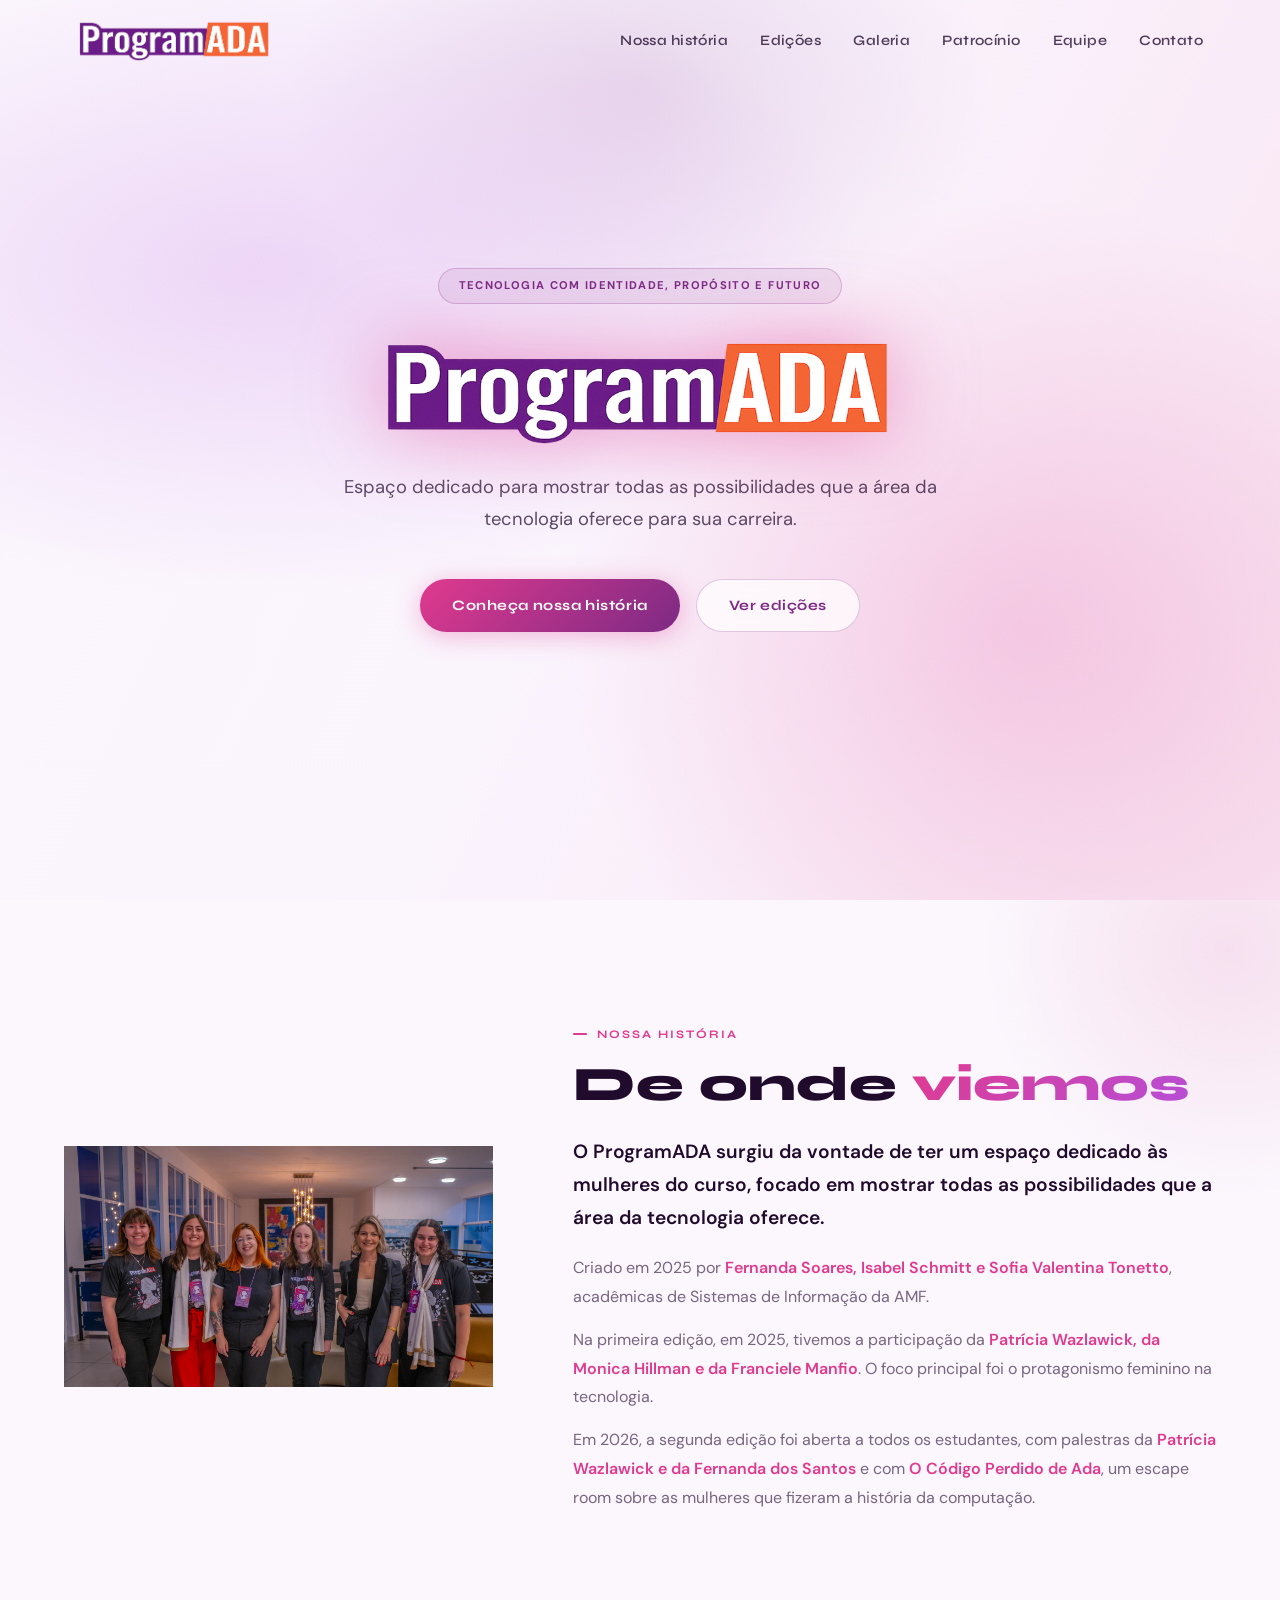
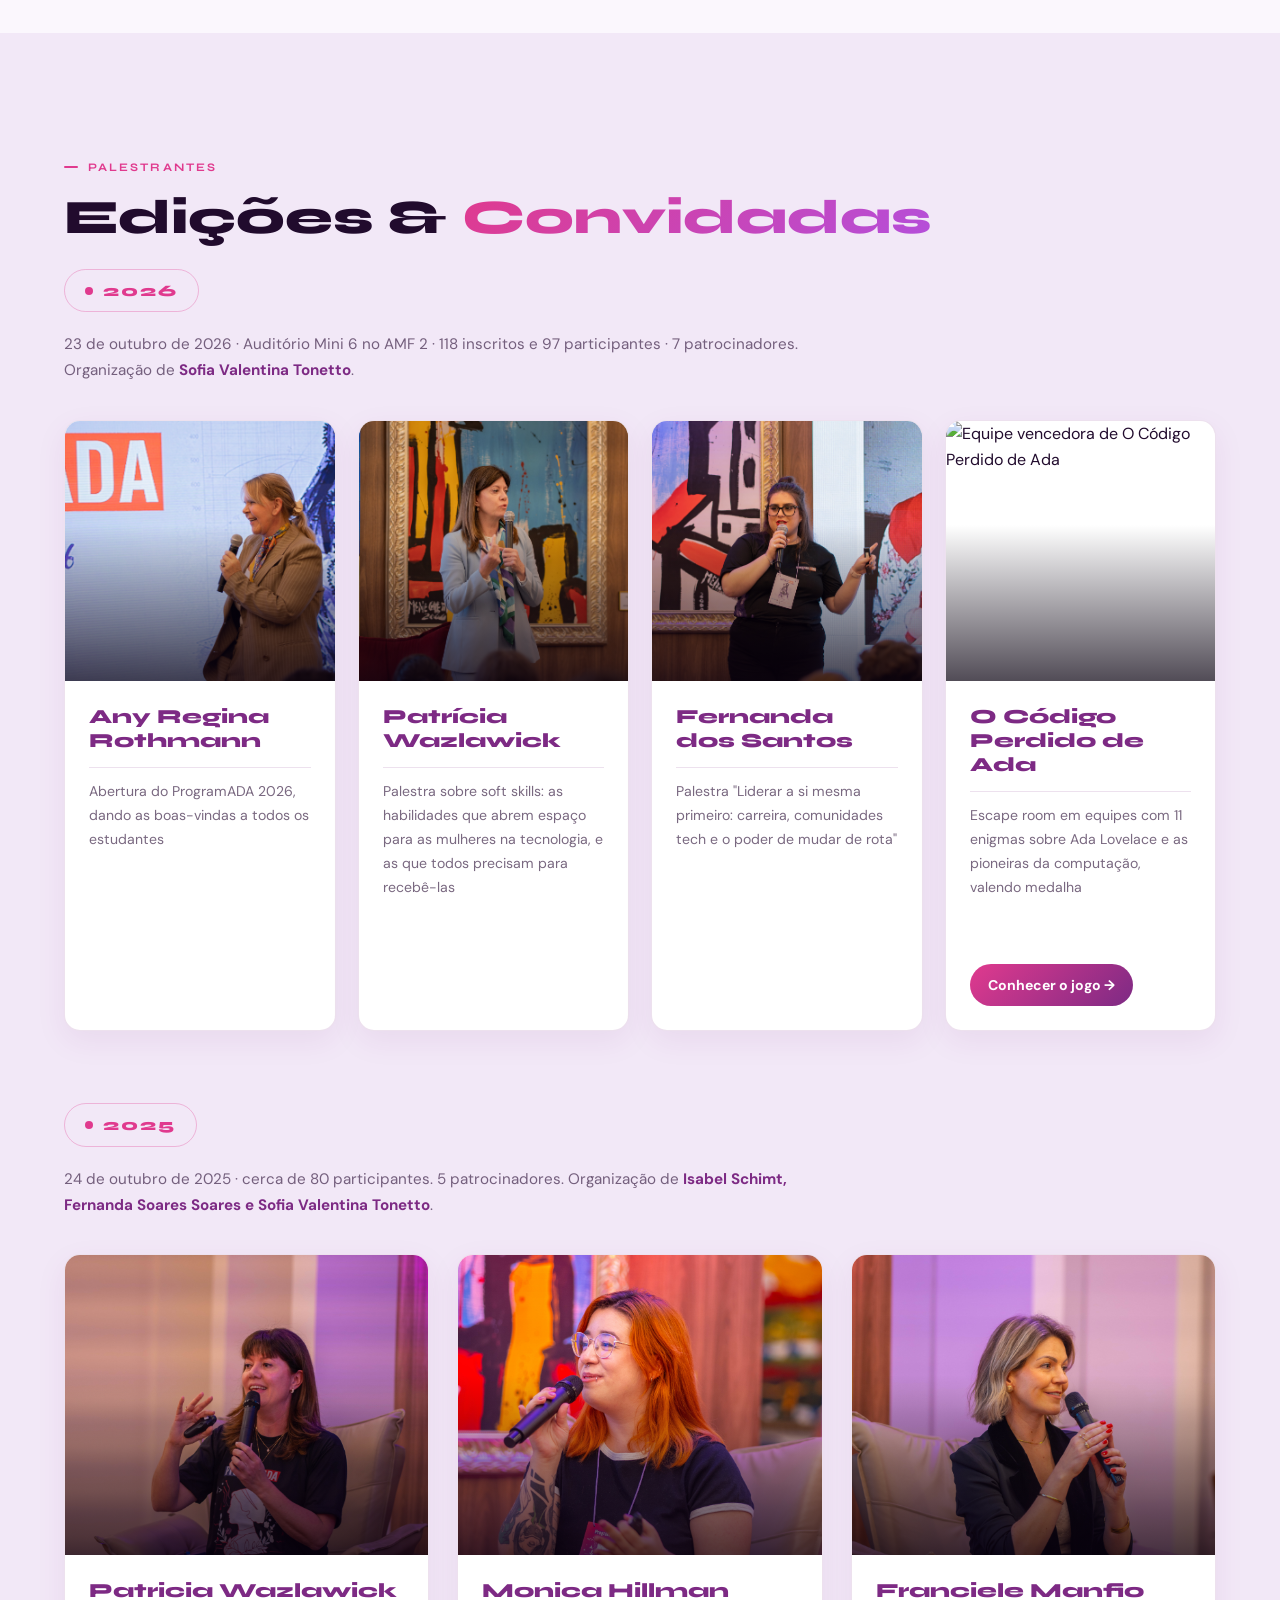
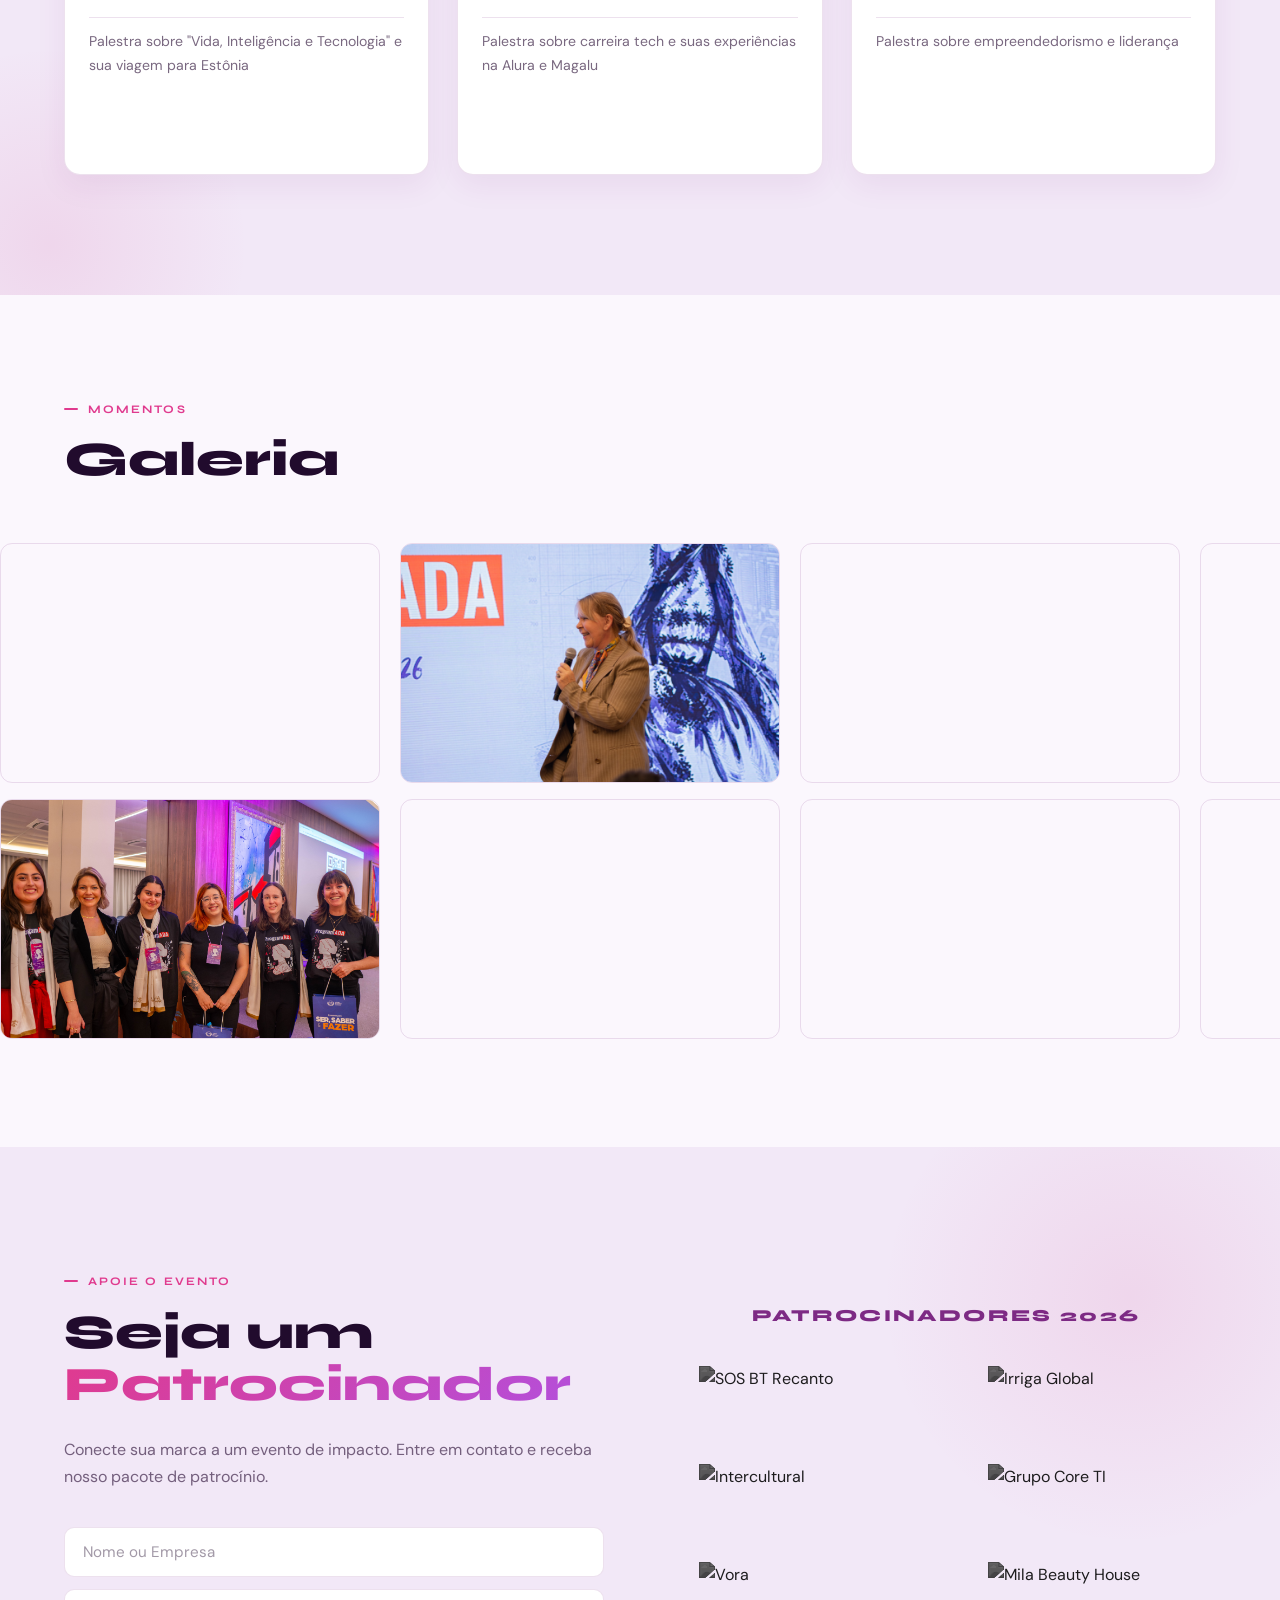
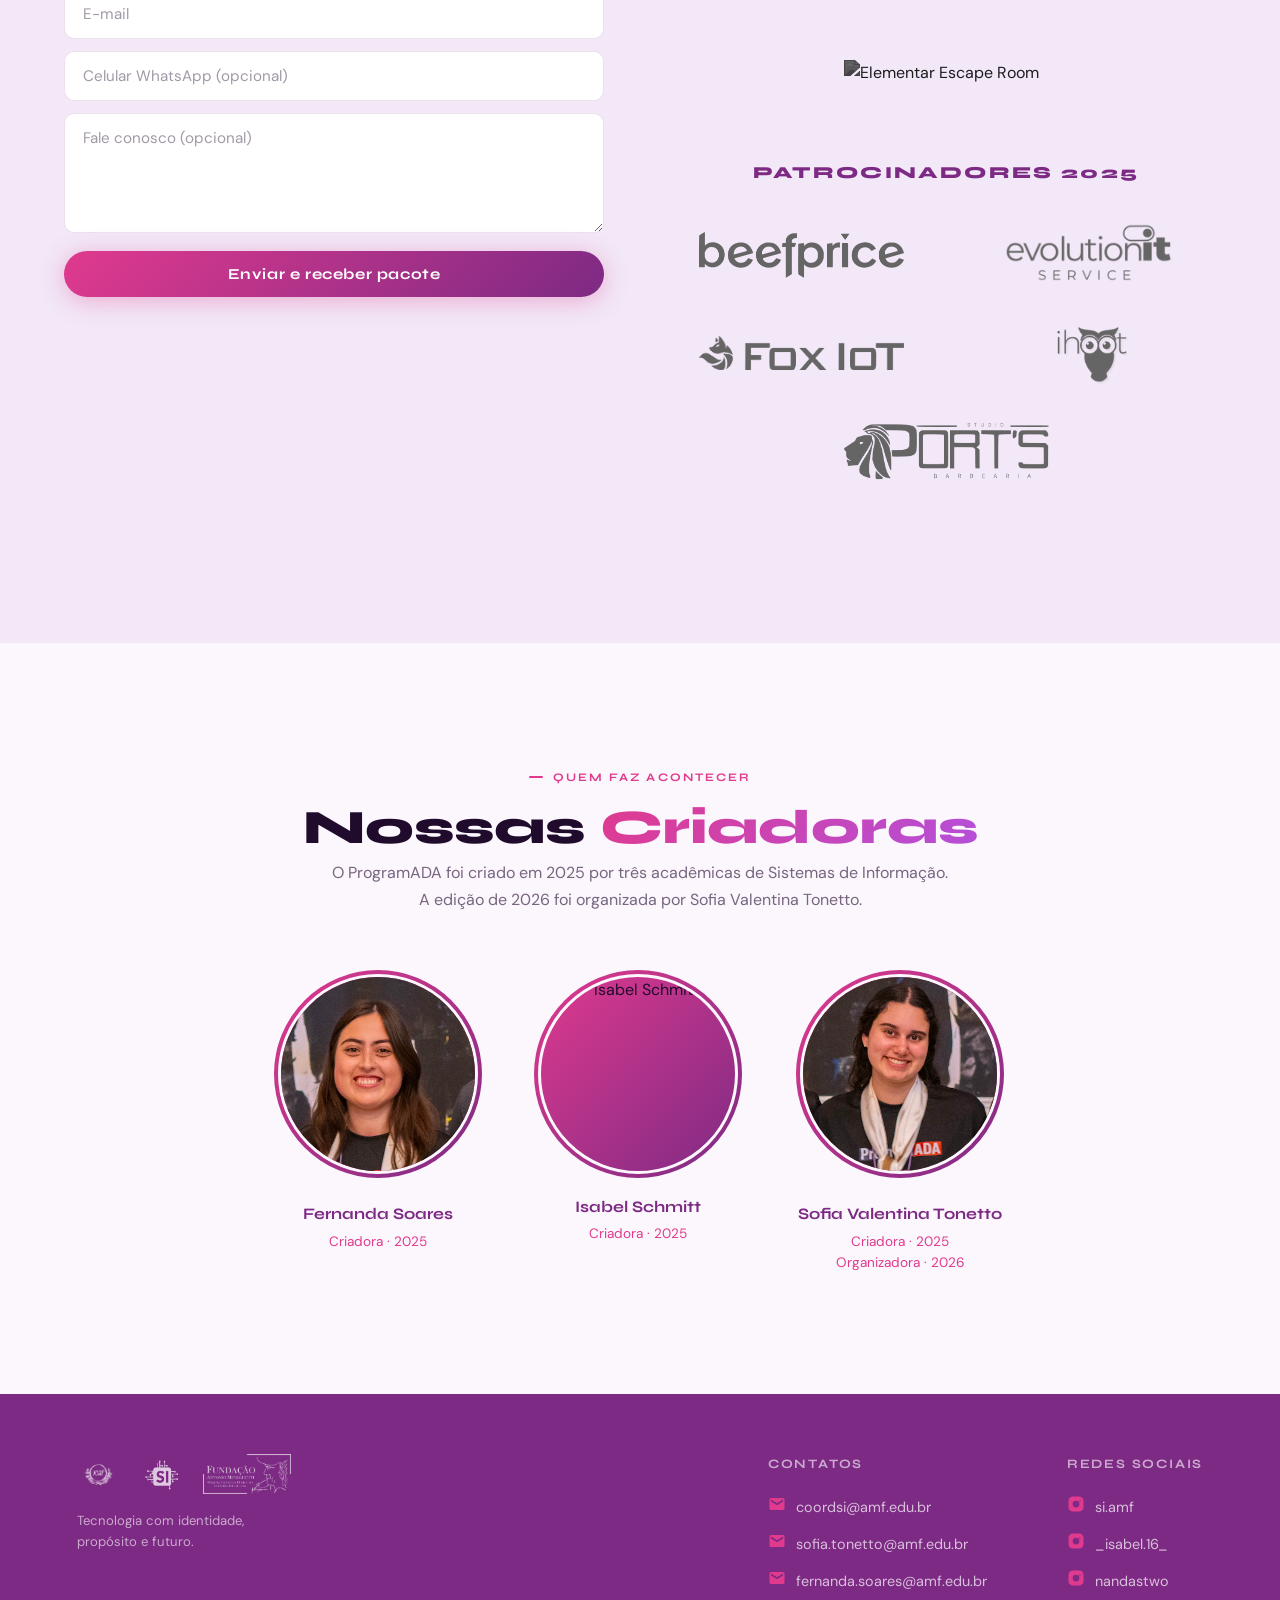
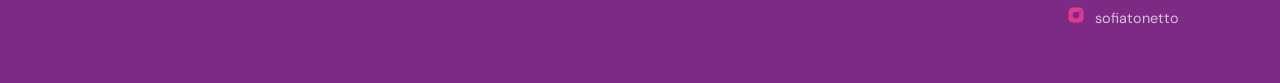
==== commit 52b6e388: "Update index.html" ====
--- a/index.html
+++ b/index.html
@@ -273,7 +273,7 @@
           <p class="member-role">Criadora · 2025</p>
         </div>
         <div class="team-member">
-          <div class="member-img"><img src="img/isa.jpg" alt="Isabel Schmitt"></div>
+          <div class="member-img"><img src="img/isaOrg.jpg" alt="Isabel Schmitt"></div>
           <p class="member-name">Isabel Schmitt</p>
           <p class="member-role">Criadora · 2025</p>
         </div>
@@ -314,8 +314,8 @@
           <a href="https://www.instagram.com/si.amf" target="_blank" class="footer-link">
             <span class="icon"><svg viewBox="0 0 24 24"><path d="M7.75 2h8.5A5.75 5.75 0 0 1 22 7.75v8.5A5.75 5.75 0 0 1 16.25 22h-8.5A5.75 5.75 0 0 1 2 16.25v-8.5A5.75 5.75 0 0 1 7.75 2Zm4.25 5.5a4.5 4.5 0 1 0 0 9 4.5 4.5 0 0 0 0-9Zm5.3-.6a1.05 1.05 0 1 0 0 2.1 1.05 1.05 0 0 0 0-2.1Z"/></svg></span>si.amf
           </a>
-          <a href="https://www.instagram.com/faculdadeamf" target="_blank" class="footer-link">
-            <span class="icon"><svg viewBox="0 0 24 24"><path d="M7.75 2h8.5A5.75 5.75 0 0 1 22 7.75v8.5A5.75 5.75 0 0 1 16.25 22h-8.5A5.75 5.75 0 0 1 2 16.25v-8.5A5.75 5.75 0 0 1 7.75 2Zm4.25 5.5a4.5 4.5 0 1 0 0 9 4.5 4.5 0 0 0 0-9Zm5.3-.6a1.05 1.05 0 1 0 0 2.1 1.05 1.05 0 0 0 0-2.1Z"/></svg></span>faculdadeamf
+          <a href="https://www.instagram.com/_isabel.16_" target="_blank" class="footer-link">
+            <span class="icon"><svg viewBox="0 0 24 24"><path d="M7.75 2h8.5A5.75 5.75 0 0 1 22 7.75v8.5A5.75 5.75 0 0 1 16.25 22h-8.5A5.75 5.75 0 0 1 2 16.25v-8.5A5.75 5.75 0 0 1 7.75 2Zm4.25 5.5a4.5 4.5 0 1 0 0 9 4.5 4.5 0 0 0 0-9Zm5.3-.6a1.05 1.05 0 1 0 0 2.1 1.05 1.05 0 0 0 0-2.1Z"/></svg></span>_isabel.16_
           </a>
           <a href="https://www.instagram.com/nandastwo" target="_blank" class="footer-link">
             <span class="icon"><svg viewBox="0 0 24 24"><path d="M7.75 2h8.5A5.75 5.75 0 0 1 22 7.75v8.5A5.75 5.75 0 0 1 16.25 22h-8.5A5.75 5.75 0 0 1 2 16.25v-8.5A5.75 5.75 0 0 1 7.75 2Zm4.25 5.5a4.5 4.5 0 1 0 0 9 4.5 4.5 0 0 0 0-9Zm5.3-.6a1.05 1.05 0 1 0 0 2.1 1.05 1.05 0 0 0 0-2.1Z"/></svg></span>nandastwo
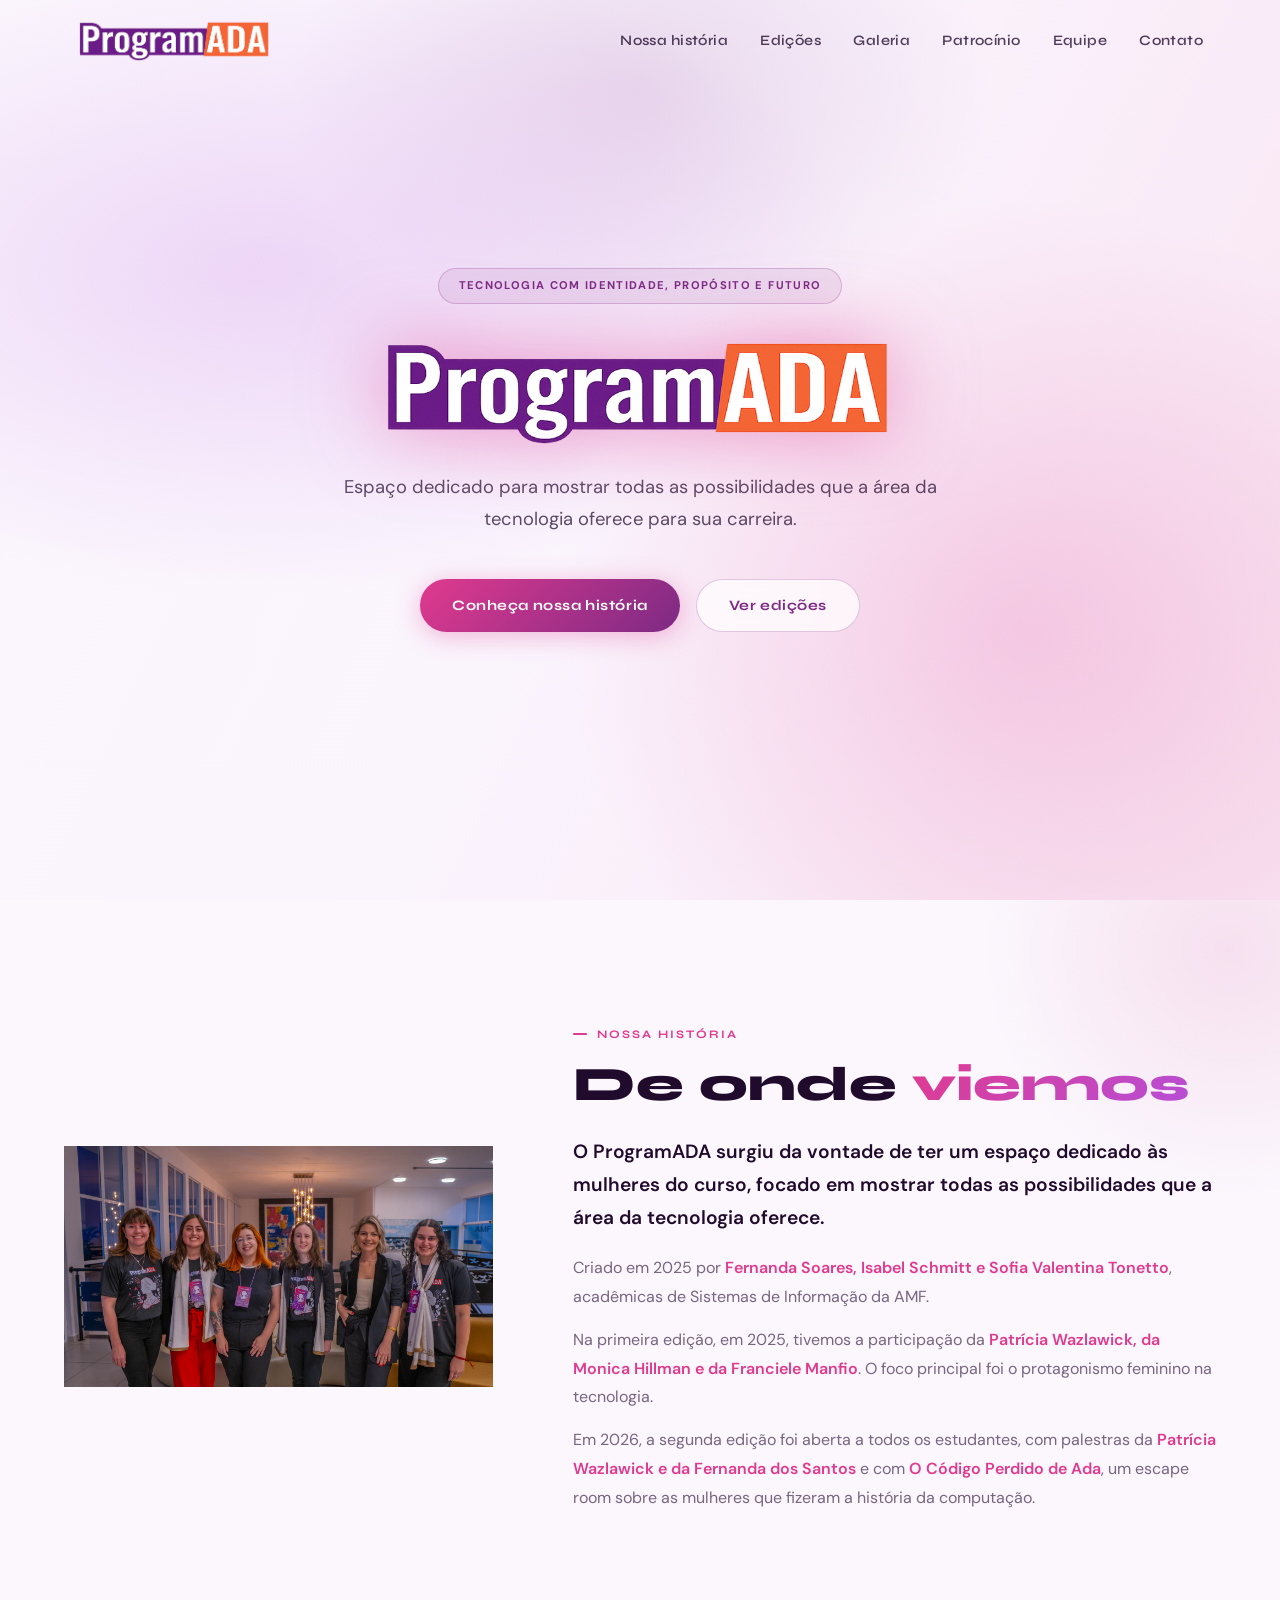
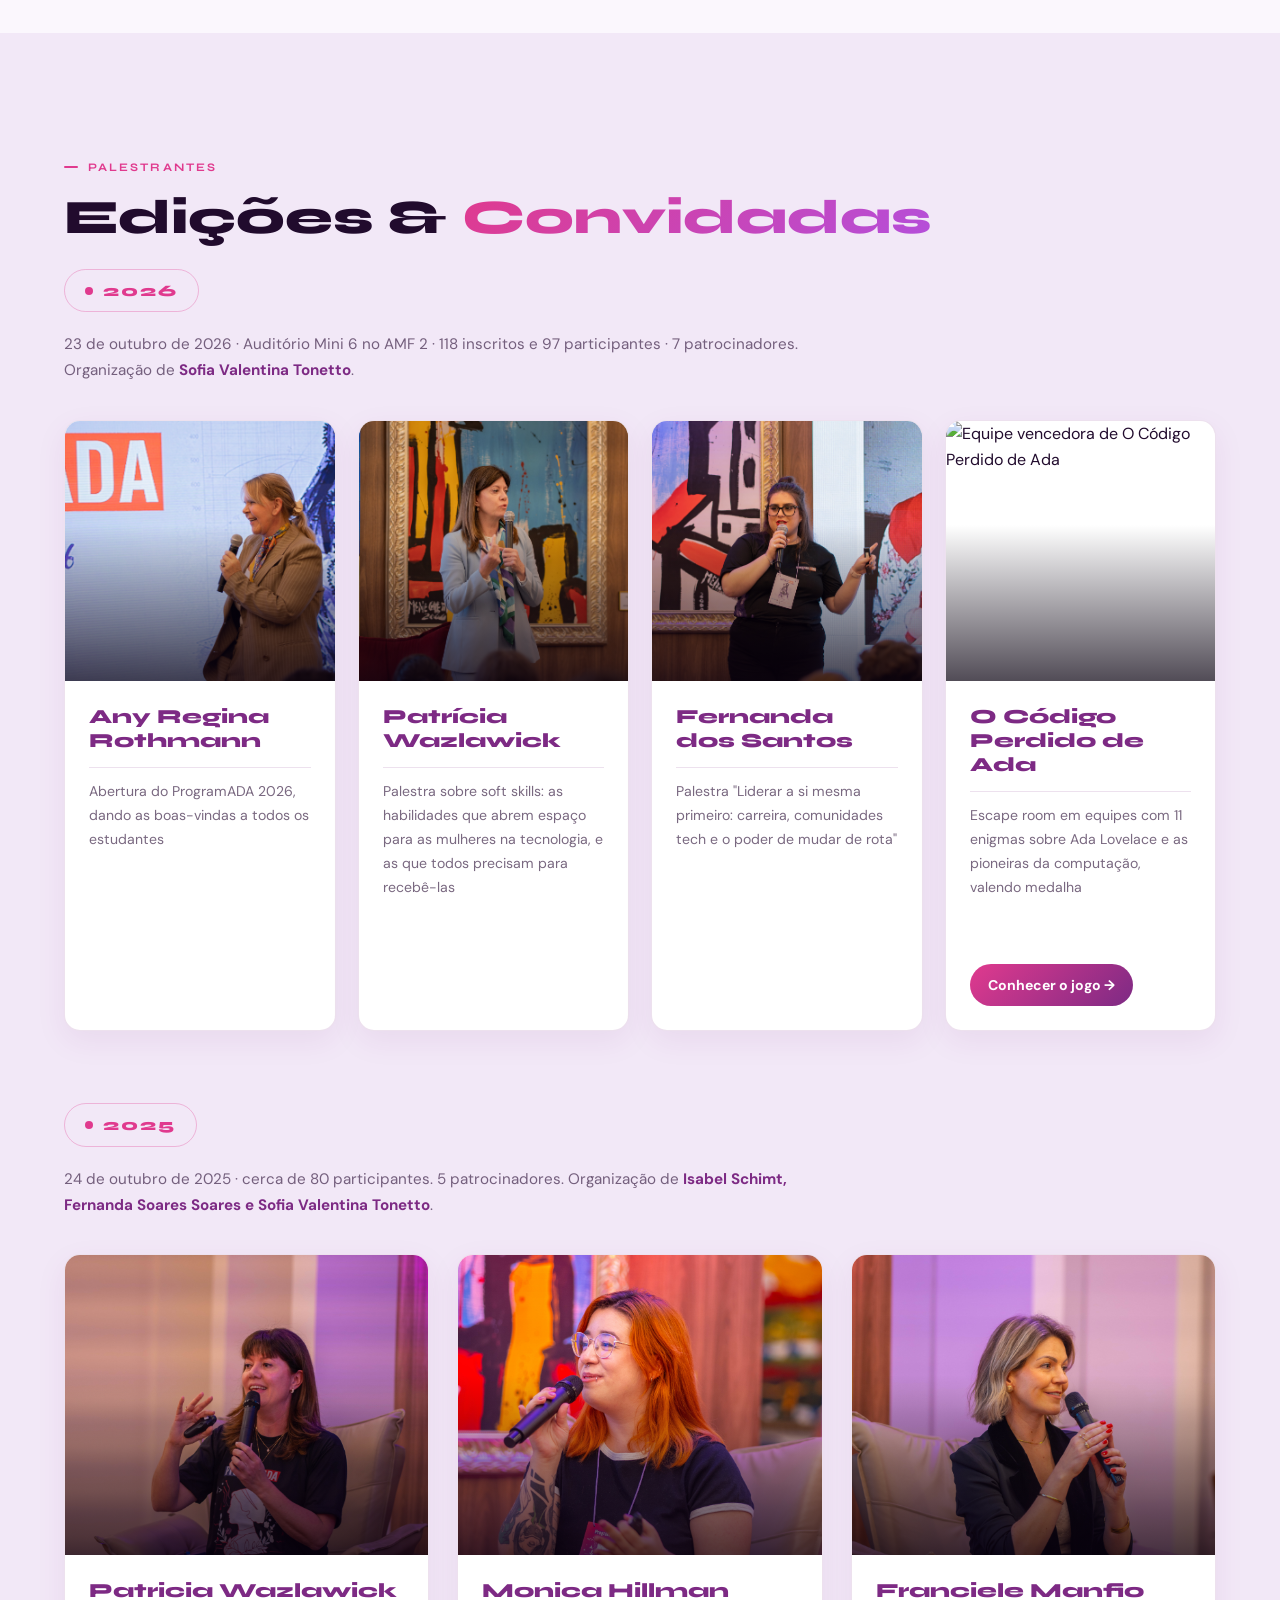
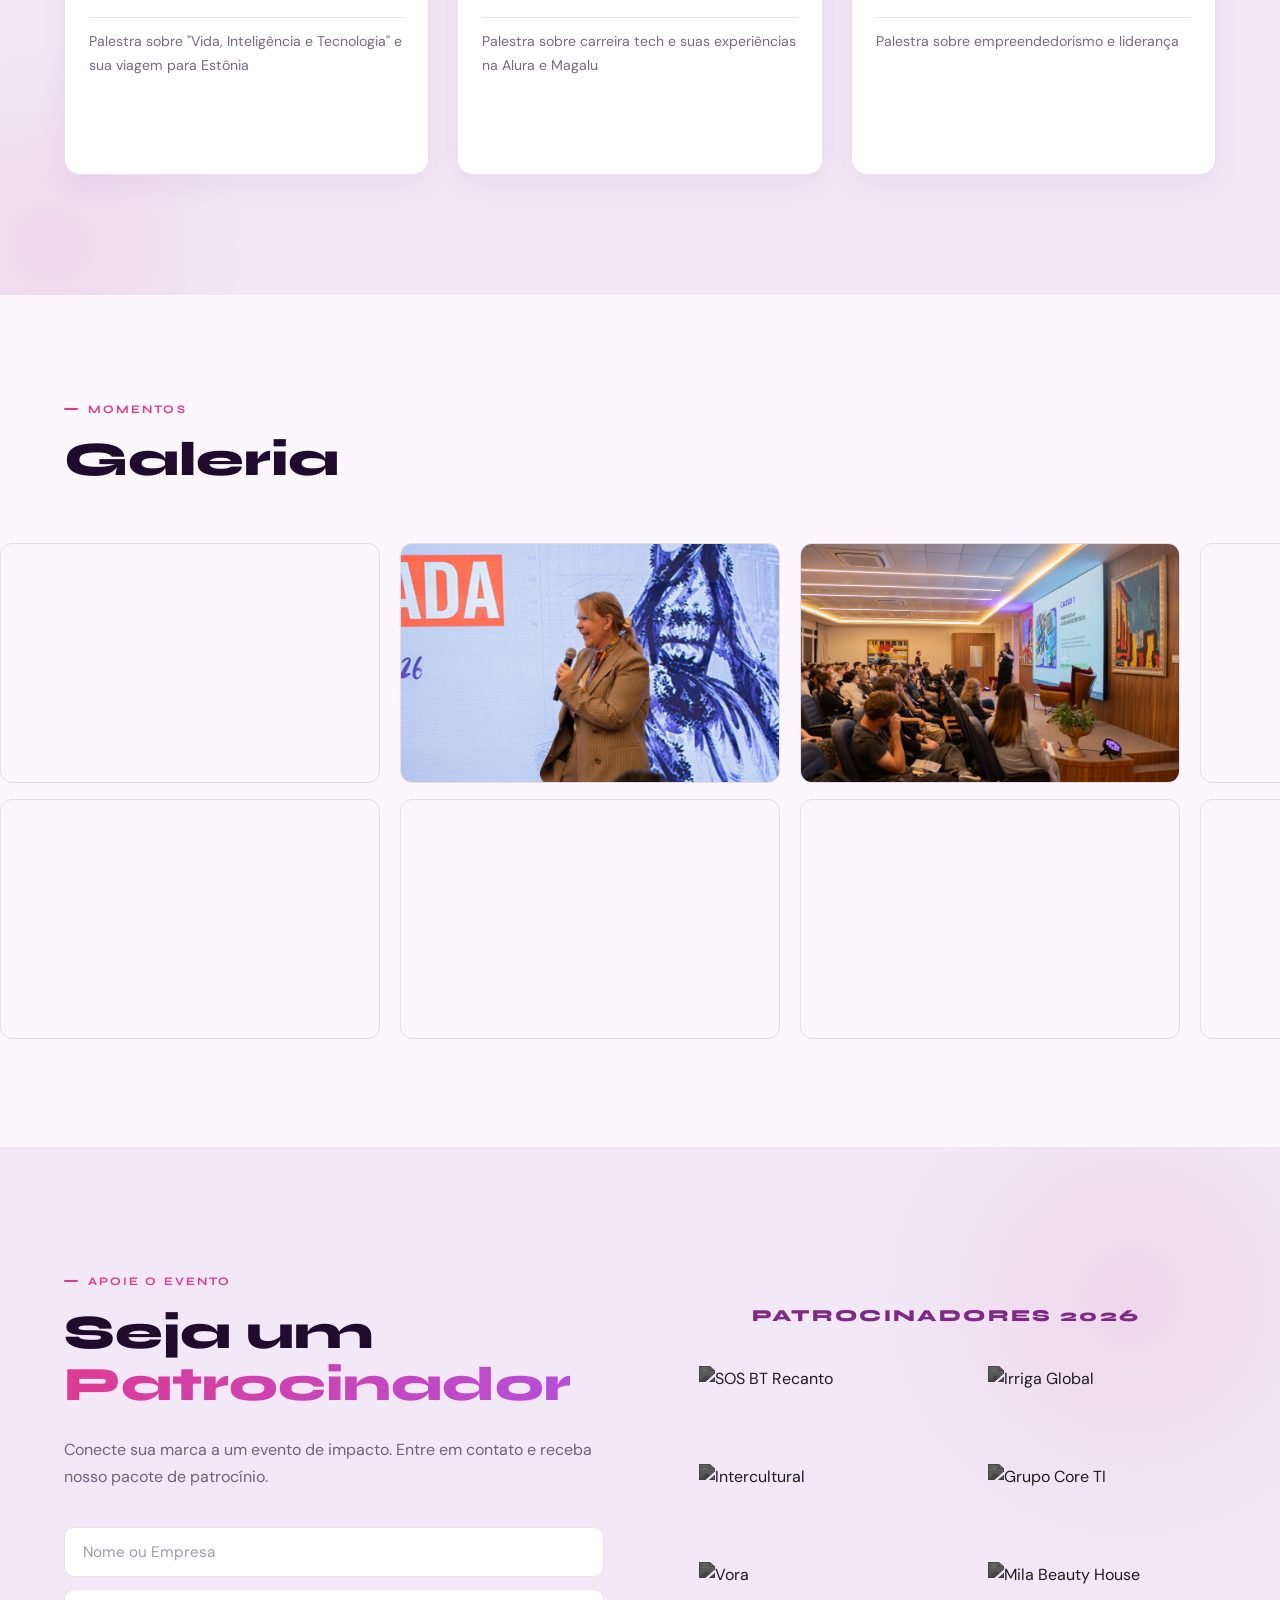
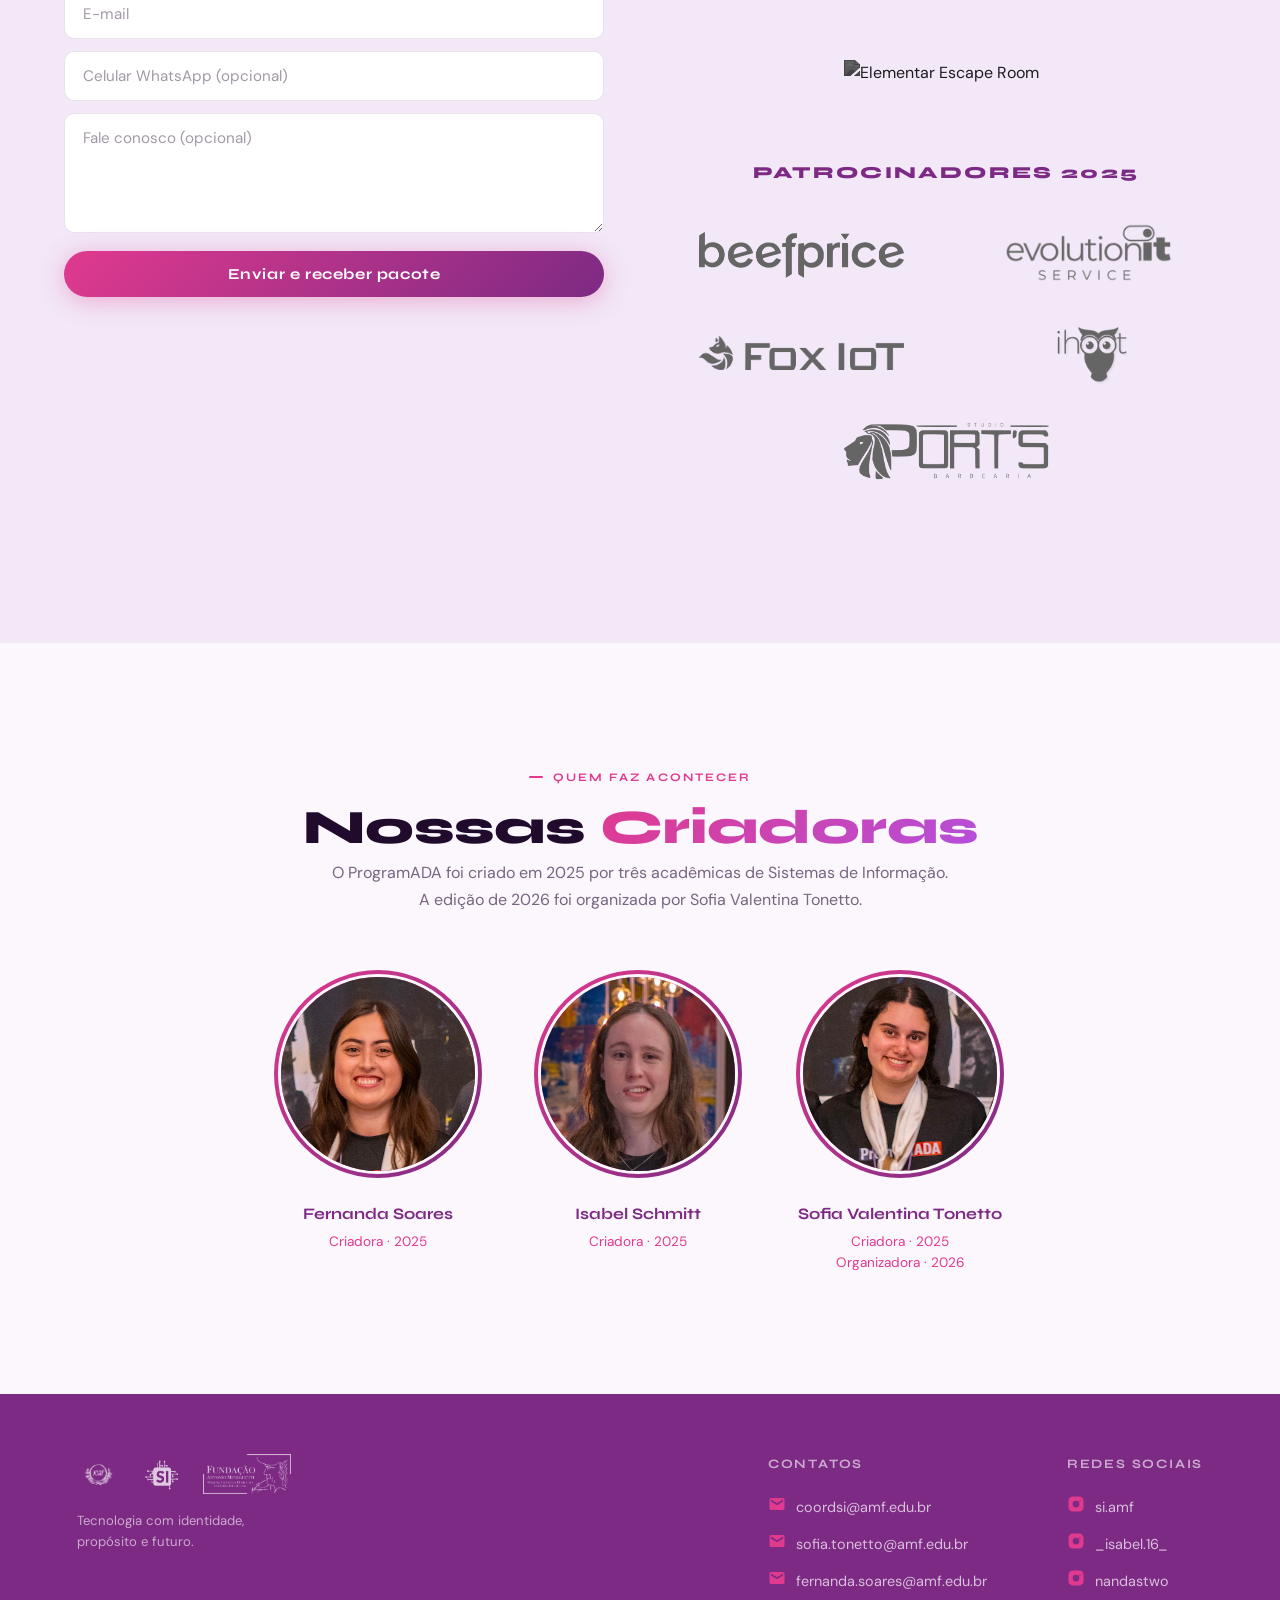
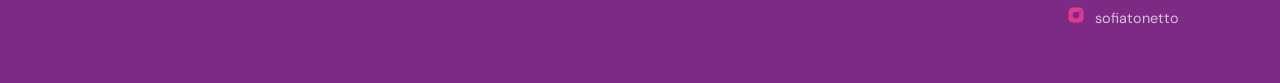
==== commit 1a9c88fd: "Update index.html" ====
--- a/index.html
+++ b/index.html
@@ -273,7 +273,7 @@
           <p class="member-role">Criadora · 2025</p>
         </div>
         <div class="team-member">
-          <div class="member-img"><img src="img/isaOrg.jpg" alt="Isabel Schmitt"></div>
+          <div class="member-img"><img src="img/isaOrg.png" alt="Isabel Schmitt"></div>
           <p class="member-name">Isabel Schmitt</p>
           <p class="member-role">Criadora · 2025</p>
         </div>
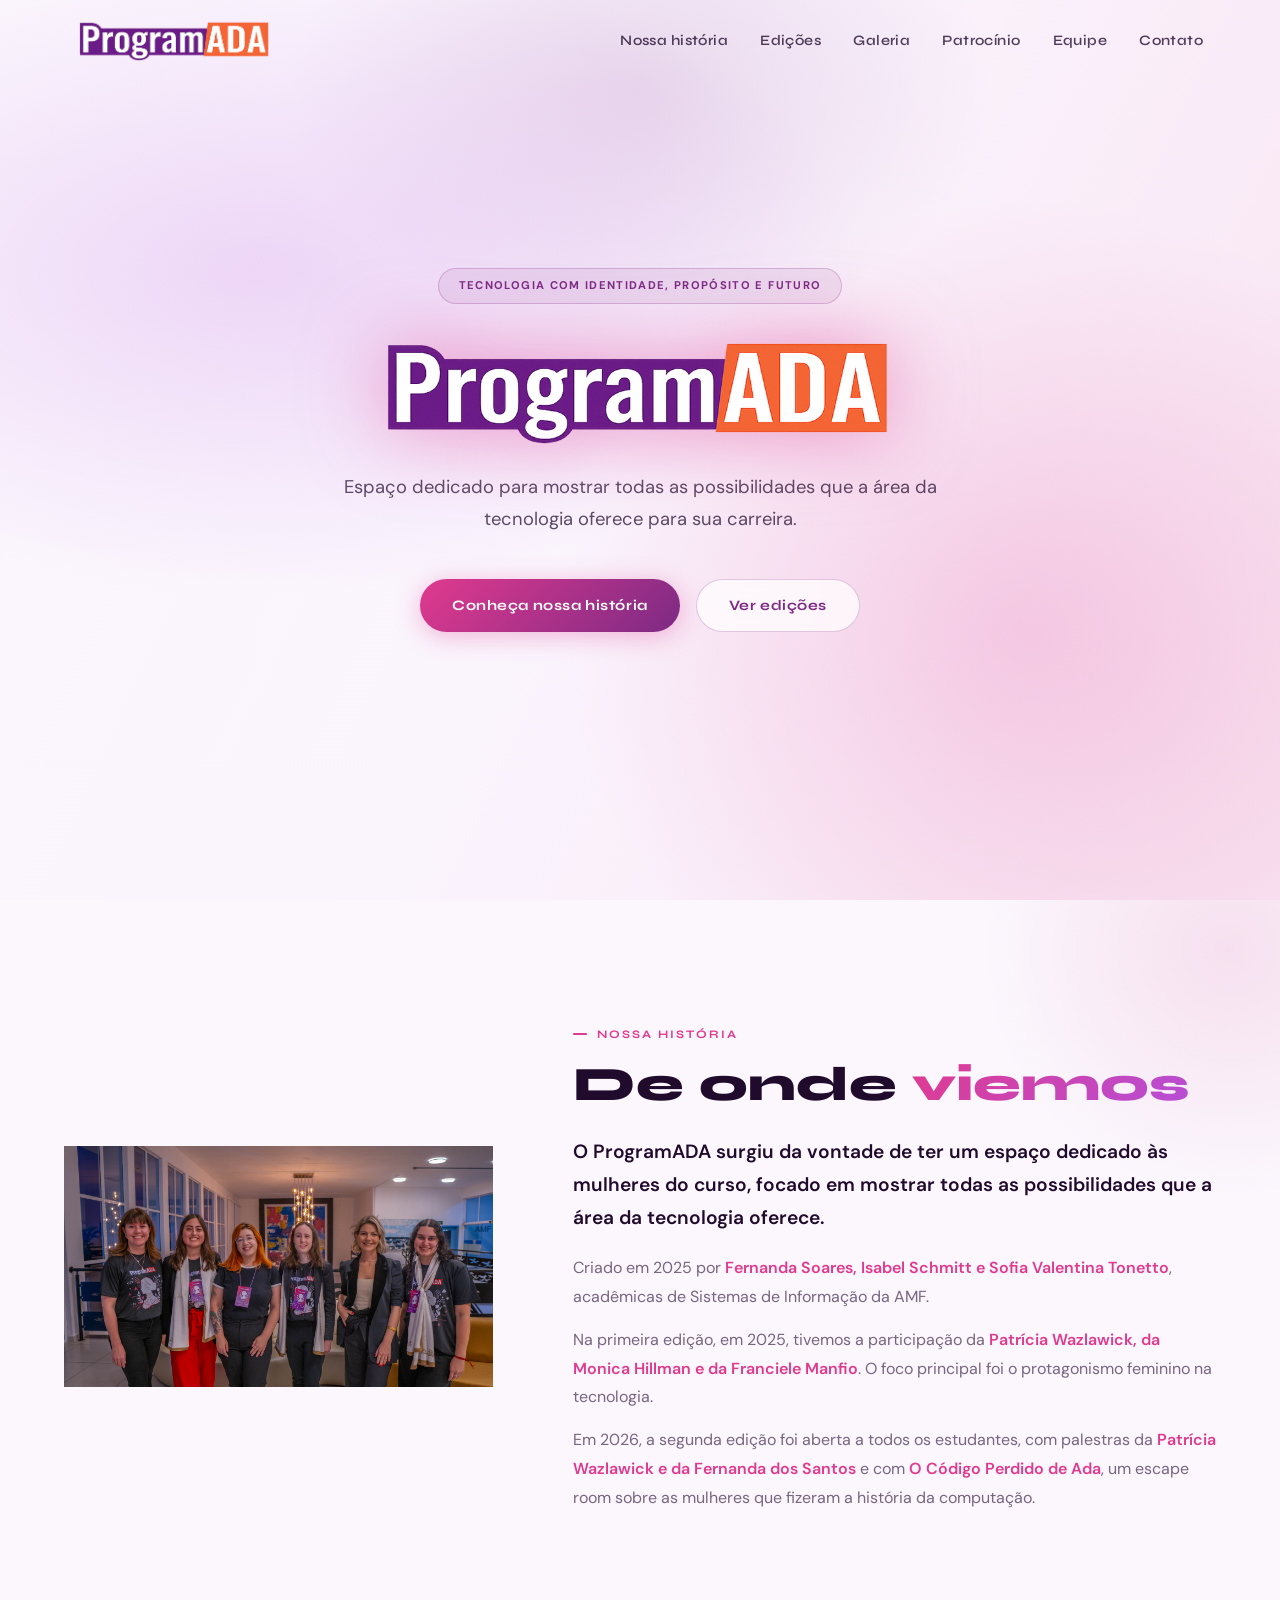
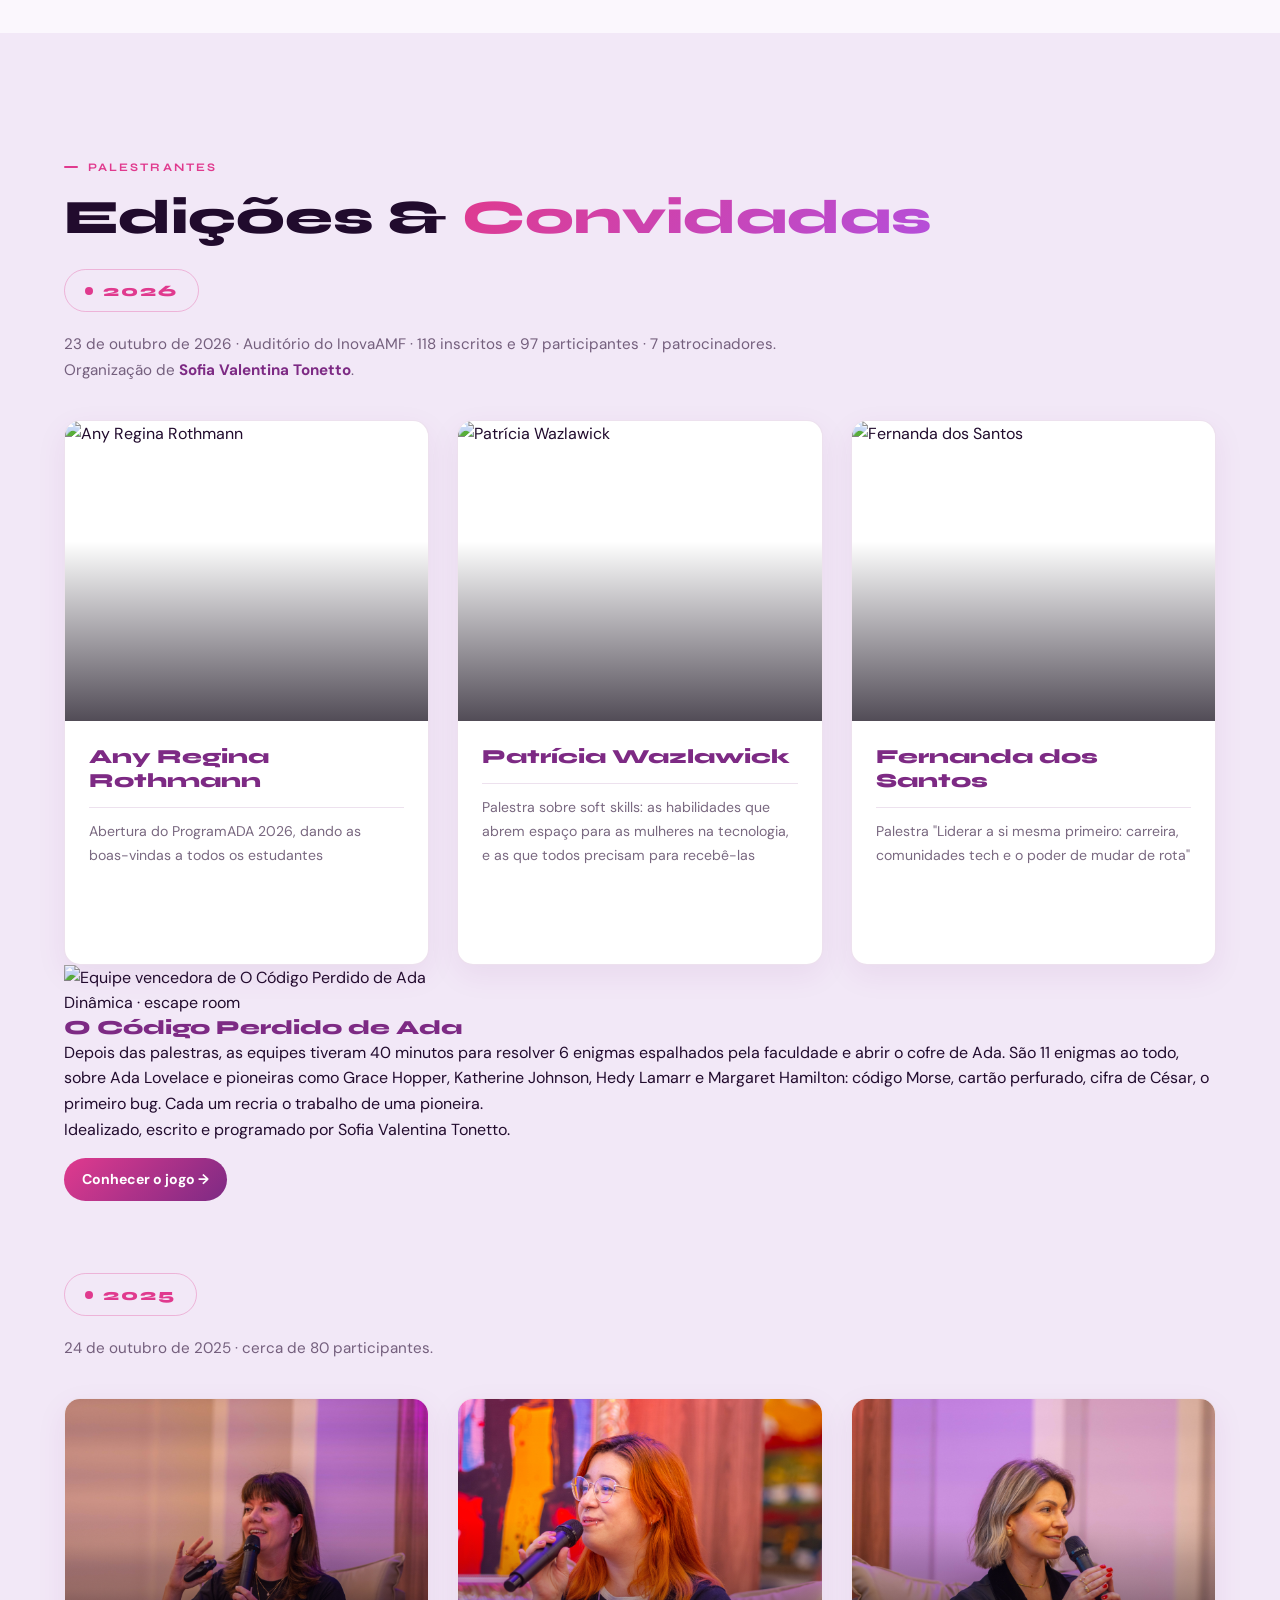
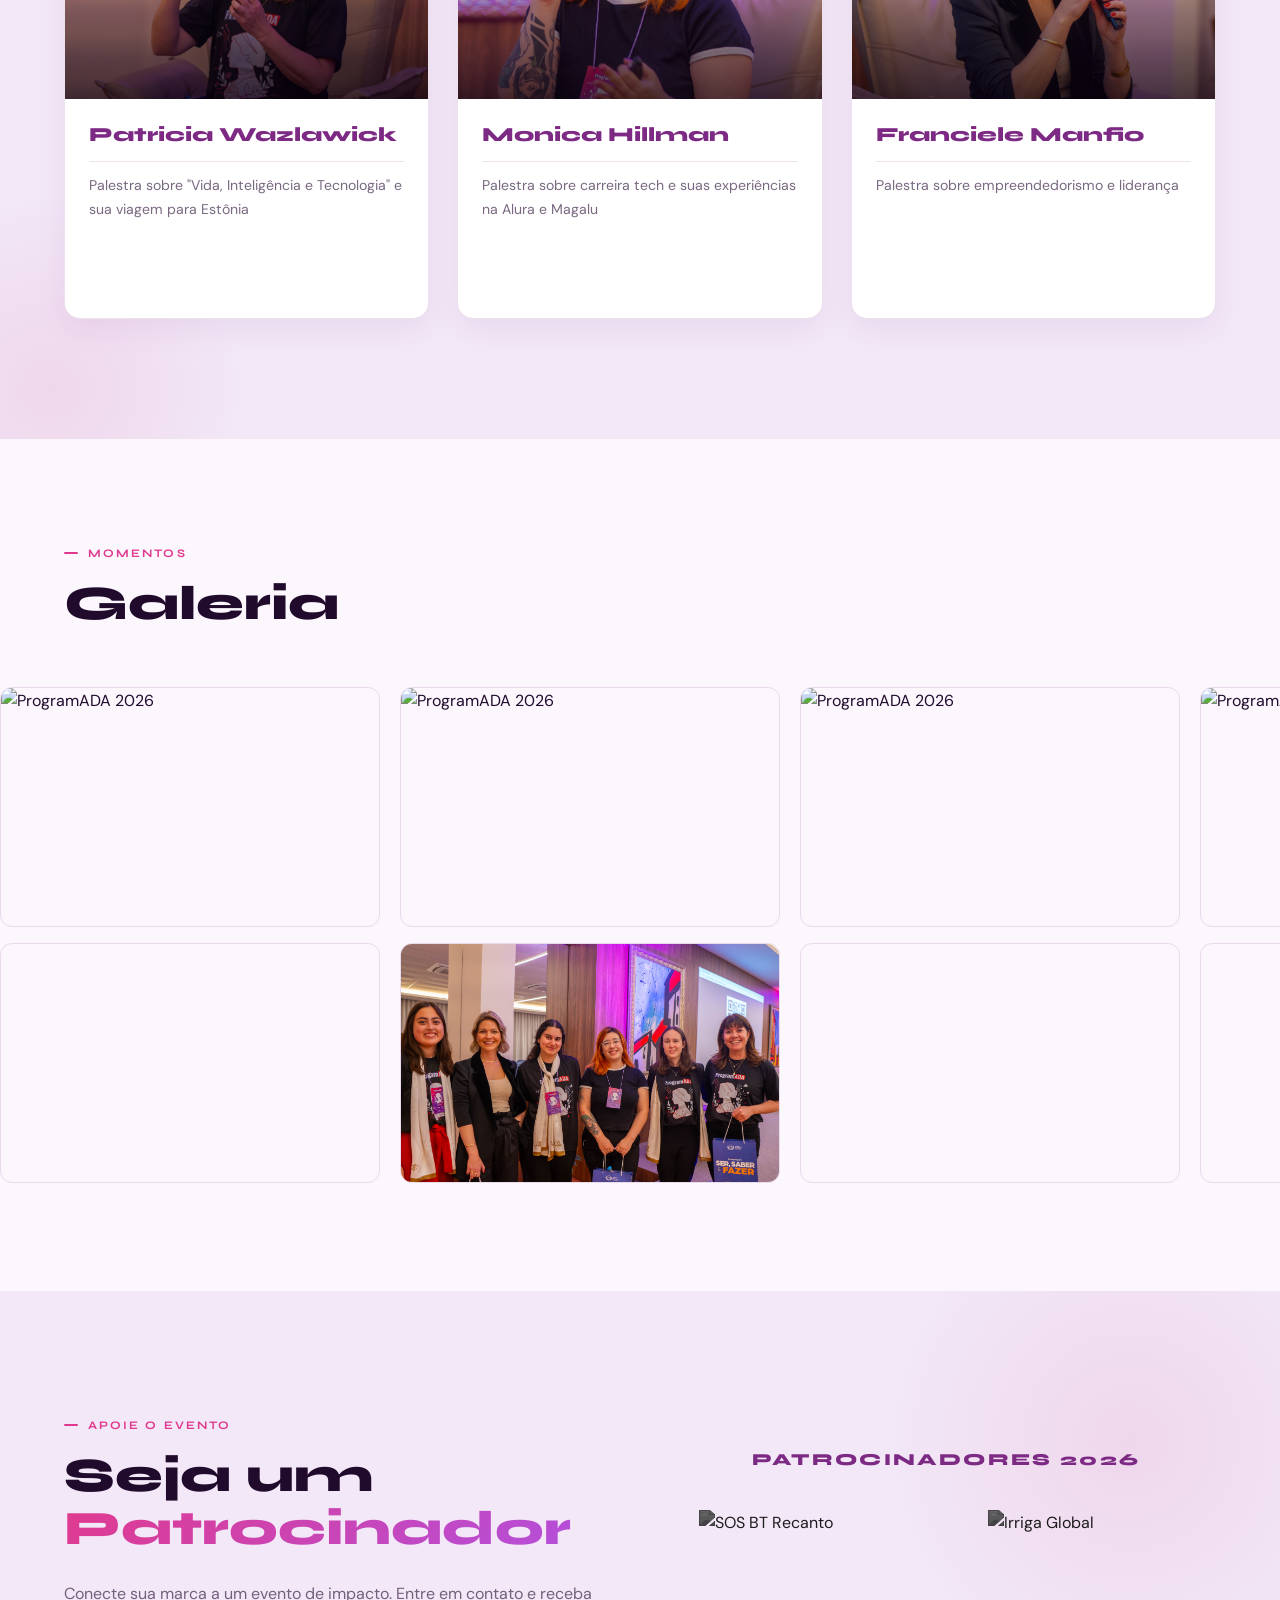
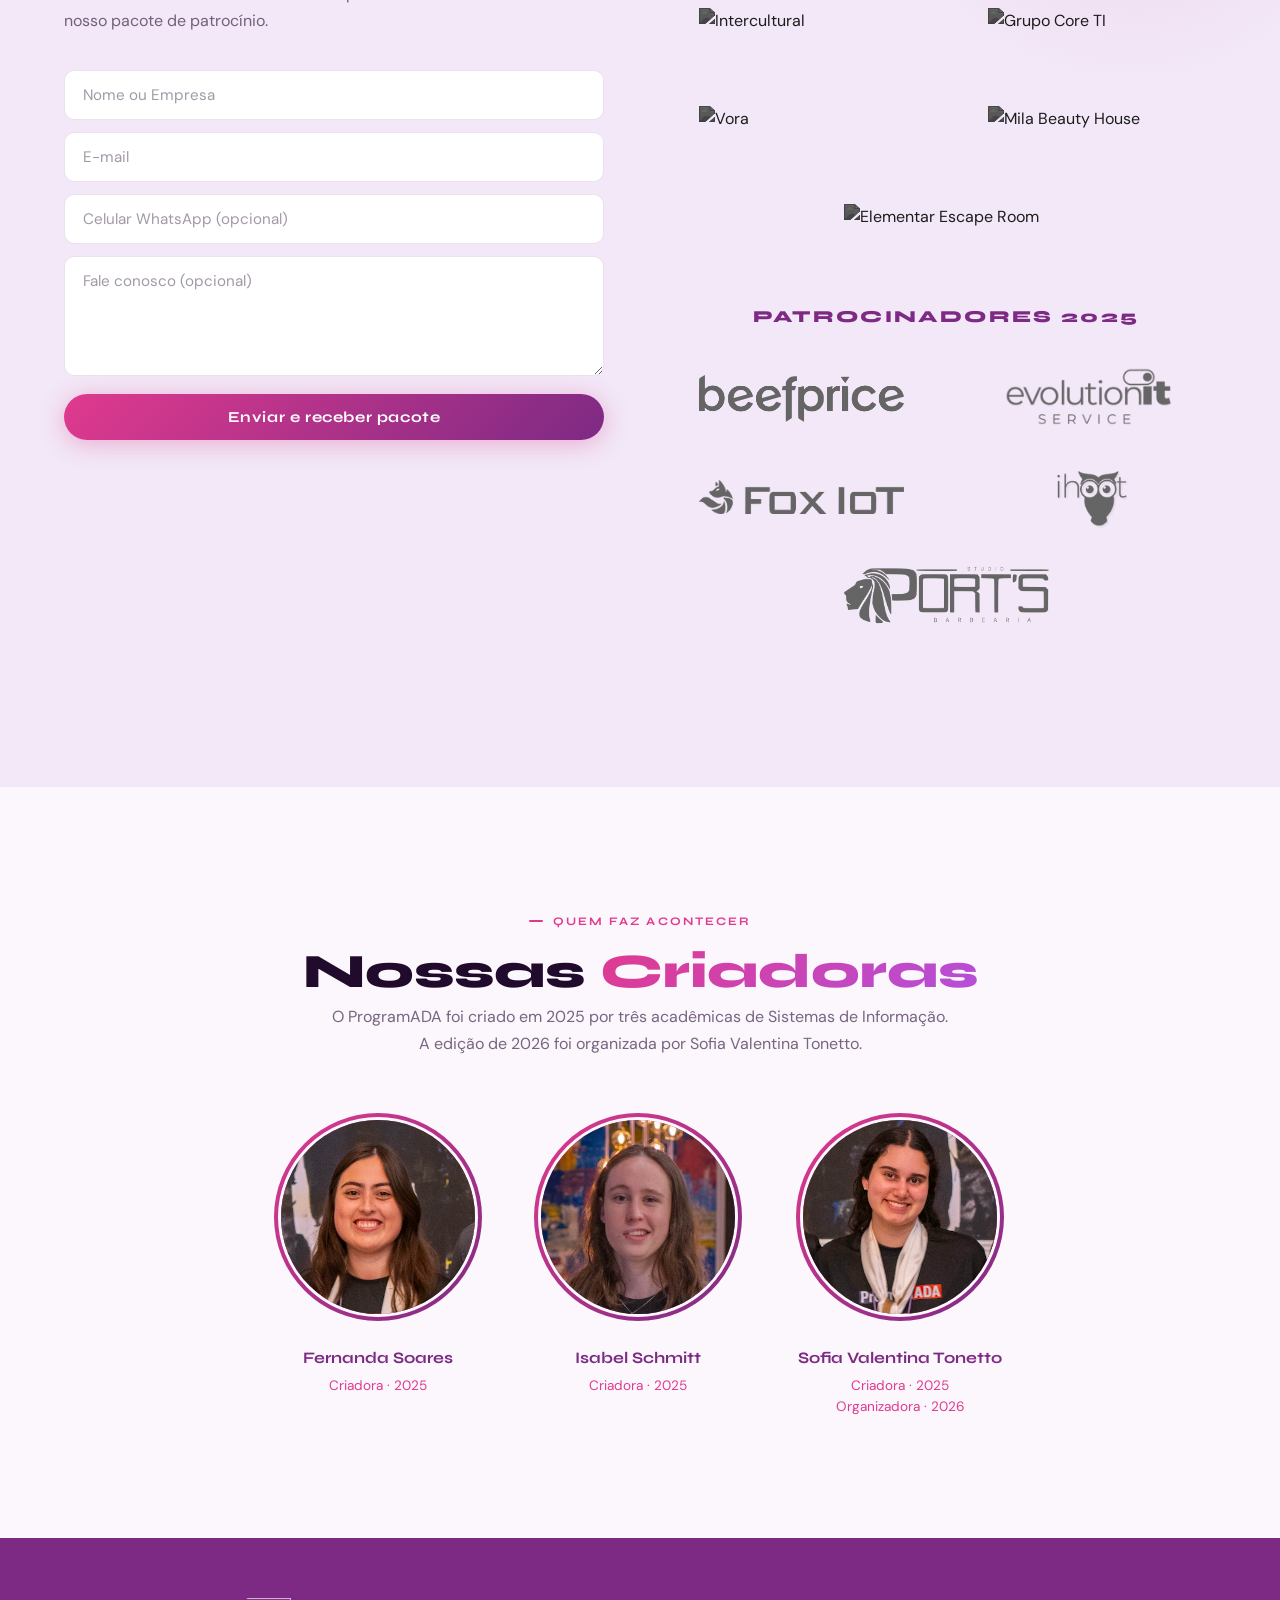
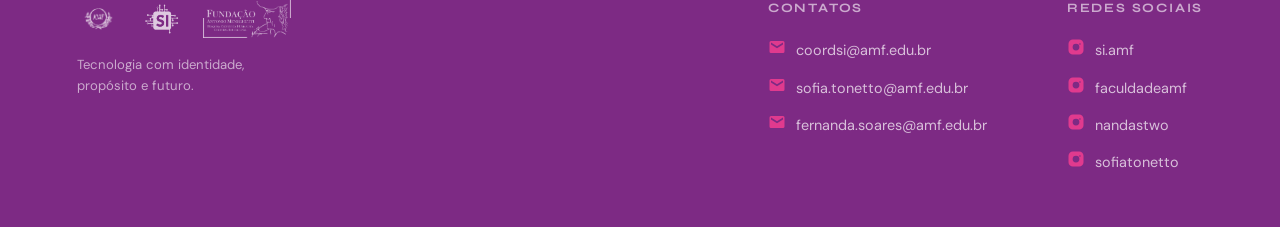
==== commit ba52e7c4: "Revise 2026 event details and update images Updated speaker images and details for the 2026 edition." ====
--- a/index.html
+++ b/index.html
@@ -70,11 +70,11 @@
       <span class="section-label">Palestrantes</span>
       <h2 class="section-title">Edições & <span>Convidadas</span></h2>
       <div class="year-badge">2026</div>
-      <p class="edition-intro">23 de outubro de 2026 · Auditório Mini 6 no AMF 2 · 118 inscritos e 97 participantes · 7 patrocinadores. Organização de <strong>Sofia Valentina Tonetto</strong>.</p>
-      <div class="speakers-list speakers-list-2026">
-        <article class="speaker-card">
-          <div class="speaker-img-container">
-            <img src="img/SraAny.jpg" alt="Any Rothmann" class="speaker-img speaker-img-left" loading="lazy">
+      <p class="edition-intro">23 de outubro de 2026 · Auditório do InovaAMF · 118 inscritos e 97 participantes · 7 patrocinadores. Organização de <strong>Sofia Valentina Tonetto</strong>.</p>
+      <div class="speakers-list">
+        <article class="speaker-card">
+          <div class="speaker-img-container">
+            <img src="img/2026/web/SraAny.jpg" alt="Any Regina Rothmann" class="speaker-img speaker-img-left" loading="lazy">
           </div>
           <div class="speaker-content">
             <div class="speaker-header">
@@ -88,7 +88,7 @@
         </article>
         <article class="speaker-card">
           <div class="speaker-img-container">
-            <img src="img/patricia26.jpg" alt="Patrícia Wazlawick" class="speaker-img" loading="lazy">
+            <img src="img/2026/web/patricia26.jpg" alt="Patrícia Wazlawick" class="speaker-img" loading="lazy">
           </div>
           <div class="speaker-content">
             <div class="speaker-header">
@@ -102,7 +102,7 @@
         </article>
         <article class="speaker-card">
           <div class="speaker-img-container">
-            <img src="img/fernanda.jpg" alt="Fernanda dos Santos" class="speaker-img" loading="lazy">
+            <img src="img/2026/web/fernanda.jpg" alt="Fernanda dos Santos" class="speaker-img" loading="lazy">
           </div>
           <div class="speaker-content">
             <div class="speaker-header">
@@ -114,25 +114,23 @@
             </div>
           </div>
         </article>
-        <article class="speaker-card">
-          <div class="speaker-img-container">
-            <img src="img/2026/web/escape.jpg" alt="Equipe vencedora de O Código Perdido de Ada" class="speaker-img" loading="lazy">
-          </div>
-          <div class="speaker-content">
-            <div class="speaker-header">
-              <h4 class="speaker-name">O Código Perdido de Ada</h4>
-            </div>
-            <div class="speaker-text-area">
-              <p class="speaker-desc-visible">Escape room em equipes com 11 enigmas sobre Ada Lovelace e as pioneiras da computação, valendo medalha</p>
-              <div class="speaker-hover-text"><p>Código Morse, cartão perfurado, cifra de César e o primeiro bug: cada enigma recria o trabalho de uma pioneira. Criado e programado por Sofia Valentina Tonetto.</p></div>
-            </div>
-            <a href="escape/" class="speaker-link" target="_blank" rel="noopener">Conhecer o jogo →</a>
-          </div>
-        </article>
-      </div>
+      </div>
+
+      <article class="escape-wide">
+        <div class="escape-wide-img">
+          <img src="img/2026/web/escape.jpg" alt="Equipe vencedora de O Código Perdido de Ada" loading="lazy">
+        </div>
+        <div class="escape-wide-content">
+          <span class="escape-wide-tag">Dinâmica · escape room</span>
+          <h4 class="speaker-name">O Código Perdido de Ada</h4>
+          <p>Depois das palestras, as equipes tiveram 40 minutos para resolver 6 enigmas espalhados pela faculdade e abrir o cofre de Ada. São 11 enigmas ao todo, sobre Ada Lovelace e pioneiras como Grace Hopper, Katherine Johnson, Hedy Lamarr e Margaret Hamilton: código Morse, cartão perfurado, cifra de César, o primeiro bug. Cada um recria o trabalho de uma pioneira.</p>
+          <p class="escape-wide-credit">Idealizado, escrito e programado por Sofia Valentina Tonetto.</p>
+          <a href="escape/" class="speaker-link">Conhecer o jogo →</a>
+        </div>
+      </article>
 
       <div class="year-badge year-badge-next">2025</div>
-      <p class="edition-intro">24 de outubro de 2025 · cerca de 80 participantes. 5 patrocinadores. Organização de <strong>Isabel Schimt, Fernanda Soares Soares e Sofia Valentina Tonetto</strong>.</p></p>
+      <p class="edition-intro">24 de outubro de 2025 · cerca de 80 participantes.</p>
       <div class="speakers-list">
         <article class="speaker-card">
           <div class="speaker-img-container">
@@ -187,21 +185,25 @@
     </div>
     <div class="swiper mySwiper">
       <div class="swiper-wrapper">
-        <div class="swiper-slide"><img src="img/girlsjuntas.jpg" alt="ProgramADA 2026" loading="lazy" decoding="async"></div>
-        <div class="swiper-slide"><img src="img/plateia.jpg" alt="ProgramADA 2026" loading="lazy" decoding="async"></div>
-        <div class="swiper-slide"><img src="img/SraAny.jpg" alt="ProgramADA 2026" loading="lazy" decoding="async"></div>
-        <div class="swiper-slide"><img src="img/palestra26.jpg" alt="ProgramADA 2026" loading="lazy" decoding="async"></div>
-        <div class="swiper-slide"><img src="img/escape.jpg" alt="ProgramADA 2026" loading="lazy" decoding="async"></div>
-        <div class="swiper-slide"><img src="img/comemoracao.jpg" alt="ProgramADA 2026" loading="lazy" decoding="async"></div>
-        <div class="swiper-slide"><img src="img/homenagem.jpg" alt="ProgramADA 2026" loading="lazy" decoding="async"></div>
-        <div class="swiper-slide"><img src="img/girls.jpg" alt="ProgramADA 2026" loading="lazy" decoding="async"></div>
-        <div class="swiper-slide"><img src="img/orgPale.jpg" alt="ProgramADA 2026" loading="lazy" decoding="async"></div>
-        <div class="swiper-slide"><img src="img/sorteio.jpg" alt="ProgramADA 2026" loading="lazy" decoding="async"></div>
-        <div class="swiper-slide"><img src="img/cracha.jpg" alt="ProgramADA 2026" loading="lazy" decoding="async"></div>
-        <div class="swiper-slide"><img src="img/primeiro.jpg" alt="ProgramADA 2026" loading="lazy" decoding="async"></div>
-        <div class="swiper-slide"><img src="img/segundo.jpg" alt="ProgramADA 2026" loading="lazy" decoding="async"></div>
-        <div class="swiper-slide"><img src="img/terceiro.jpg" alt="ProgramADA 2026" loading="lazy" decoding="async"></div>
-        <div class="swiper-slide"><img src="img/mencoesidea.jpg" alt="ProgramADA 2026" loading="lazy" decoding="async"></div>
+        <div class="swiper-slide"><img src="img/2026/web/girlsjuntas.jpg" alt="ProgramADA 2026" loading="lazy" decoding="async"></div>
+        <div class="swiper-slide"><img src="img/2026/web/plateia.jpg" alt="ProgramADA 2026" loading="lazy" decoding="async"></div>
+        <div class="swiper-slide"><img src="img/2026/web/SraAny.jpg" alt="ProgramADA 2026" loading="lazy" decoding="async"></div>
+        <div class="swiper-slide"><img src="img/2026/web/palestra26.jpg" alt="ProgramADA 2026" loading="lazy" decoding="async"></div>
+        <div class="swiper-slide"><img src="img/2026/web/patricia26.jpg" alt="ProgramADA 2026" loading="lazy" decoding="async"></div>
+        <div class="swiper-slide"><img src="img/2026/web/fernanda.jpg" alt="ProgramADA 2026" loading="lazy" decoding="async"></div>
+        <div class="swiper-slide"><img src="img/2026/web/escape.jpg" alt="ProgramADA 2026" loading="lazy" decoding="async"></div>
+        <div class="swiper-slide"><img src="img/2026/web/comemoracao.jpg" alt="ProgramADA 2026" loading="lazy" decoding="async"></div>
+        <div class="swiper-slide"><img src="img/2026/web/homenagem.jpg" alt="ProgramADA 2026" loading="lazy" decoding="async"></div>
+        <div class="swiper-slide"><img src="img/2026/web/girls.jpg" alt="ProgramADA 2026" loading="lazy" decoding="async"></div>
+        <div class="swiper-slide"><img src="img/2026/web/orgPale.jpg" alt="ProgramADA 2026" loading="lazy" decoding="async"></div>
+        <div class="swiper-slide"><img src="img/2026/web/sorteio.jpg" alt="ProgramADA 2026" loading="lazy" decoding="async"></div>
+        <div class="swiper-slide"><img src="img/2026/web/cracha.jpg" alt="ProgramADA 2026" loading="lazy" decoding="async"></div>
+        <div class="swiper-slide"><img src="img/2026/web/isa.jpg" alt="ProgramADA 2026" loading="lazy" decoding="async"></div>
+        <div class="swiper-slide"><img src="img/2026/web/sofia.jpg" alt="ProgramADA 2026" loading="lazy" decoding="async"></div>
+        <div class="swiper-slide"><img src="img/2026/web/primeiro.jpg" alt="ProgramADA 2026" loading="lazy" decoding="async"></div>
+        <div class="swiper-slide"><img src="img/2026/web/segundo.jpg" alt="ProgramADA 2026" loading="lazy" decoding="async"></div>
+        <div class="swiper-slide"><img src="img/2026/web/terceiro.jpg" alt="ProgramADA 2026" loading="lazy" decoding="async"></div>
+        <div class="swiper-slide"><img src="img/2026/web/mencoesidea.jpg" alt="ProgramADA 2026" loading="lazy" decoding="async"></div>
       </div>
     </div>
     <div class="swiper mySwiperReverse">
@@ -240,13 +242,13 @@
         <div class="patrocinio-right">
           <h3>Patrocinadores 2026</h3>
           <div class="sponsor-logos-grid sponsor-logos-2026">
-            <img src="img/sos.png" alt="SOS BT Recanto">
-            <img src="img/irriga.png" alt="Irriga Global">
-            <img src="img/intercultural.png" alt="Intercultural">
-            <img src="img/core.png" alt="Grupo Core TI">
-            <img src="img/vora.png" alt="Vora">
-            <img src="img/mila.png" alt="Mila Beauty House">
-            <img src="img/elementar.png" alt="Elementar Escape Room">
+            <img src="img/2026/logo-sos-bt-recanto.png" alt="SOS BT Recanto">
+            <img src="img/2026/logo-irriga-global.png" alt="Irriga Global">
+            <img src="img/2026/logo-intercultural.png" alt="Intercultural">
+            <img src="img/2026/logo-grupo-core-ti.png" alt="Grupo Core TI">
+            <img src="img/2026/logo-vora.png" alt="Vora">
+            <img src="img/2026/logo-mila-beauty-house.png" alt="Mila Beauty House">
+            <img src="img/2026/logo-elementar-escape-room.png" alt="Elementar Escape Room">
           </div>
           <h3>Patrocinadores 2025</h3>
           <div class="sponsor-logos-grid">
@@ -314,8 +316,8 @@
           <a href="https://www.instagram.com/si.amf" target="_blank" class="footer-link">
             <span class="icon"><svg viewBox="0 0 24 24"><path d="M7.75 2h8.5A5.75 5.75 0 0 1 22 7.75v8.5A5.75 5.75 0 0 1 16.25 22h-8.5A5.75 5.75 0 0 1 2 16.25v-8.5A5.75 5.75 0 0 1 7.75 2Zm4.25 5.5a4.5 4.5 0 1 0 0 9 4.5 4.5 0 0 0 0-9Zm5.3-.6a1.05 1.05 0 1 0 0 2.1 1.05 1.05 0 0 0 0-2.1Z"/></svg></span>si.amf
           </a>
-          <a href="https://www.instagram.com/_isabel.16_" target="_blank" class="footer-link">
-            <span class="icon"><svg viewBox="0 0 24 24"><path d="M7.75 2h8.5A5.75 5.75 0 0 1 22 7.75v8.5A5.75 5.75 0 0 1 16.25 22h-8.5A5.75 5.75 0 0 1 2 16.25v-8.5A5.75 5.75 0 0 1 7.75 2Zm4.25 5.5a4.5 4.5 0 1 0 0 9 4.5 4.5 0 0 0 0-9Zm5.3-.6a1.05 1.05 0 1 0 0 2.1 1.05 1.05 0 0 0 0-2.1Z"/></svg></span>_isabel.16_
+          <a href="https://www.instagram.com/faculdadeamf" target="_blank" class="footer-link">
+            <span class="icon"><svg viewBox="0 0 24 24"><path d="M7.75 2h8.5A5.75 5.75 0 0 1 22 7.75v8.5A5.75 5.75 0 0 1 16.25 22h-8.5A5.75 5.75 0 0 1 2 16.25v-8.5A5.75 5.75 0 0 1 7.75 2Zm4.25 5.5a4.5 4.5 0 1 0 0 9 4.5 4.5 0 0 0 0-9Zm5.3-.6a1.05 1.05 0 1 0 0 2.1 1.05 1.05 0 0 0 0-2.1Z"/></svg></span>faculdadeamf
           </a>
           <a href="https://www.instagram.com/nandastwo" target="_blank" class="footer-link">
             <span class="icon"><svg viewBox="0 0 24 24"><path d="M7.75 2h8.5A5.75 5.75 0 0 1 22 7.75v8.5A5.75 5.75 0 0 1 16.25 22h-8.5A5.75 5.75 0 0 1 2 16.25v-8.5A5.75 5.75 0 0 1 7.75 2Zm4.25 5.5a4.5 4.5 0 1 0 0 9 4.5 4.5 0 0 0 0-9Zm5.3-.6a1.05 1.05 0 1 0 0 2.1 1.05 1.05 0 0 0 0-2.1Z"/></svg></span>nandastwo
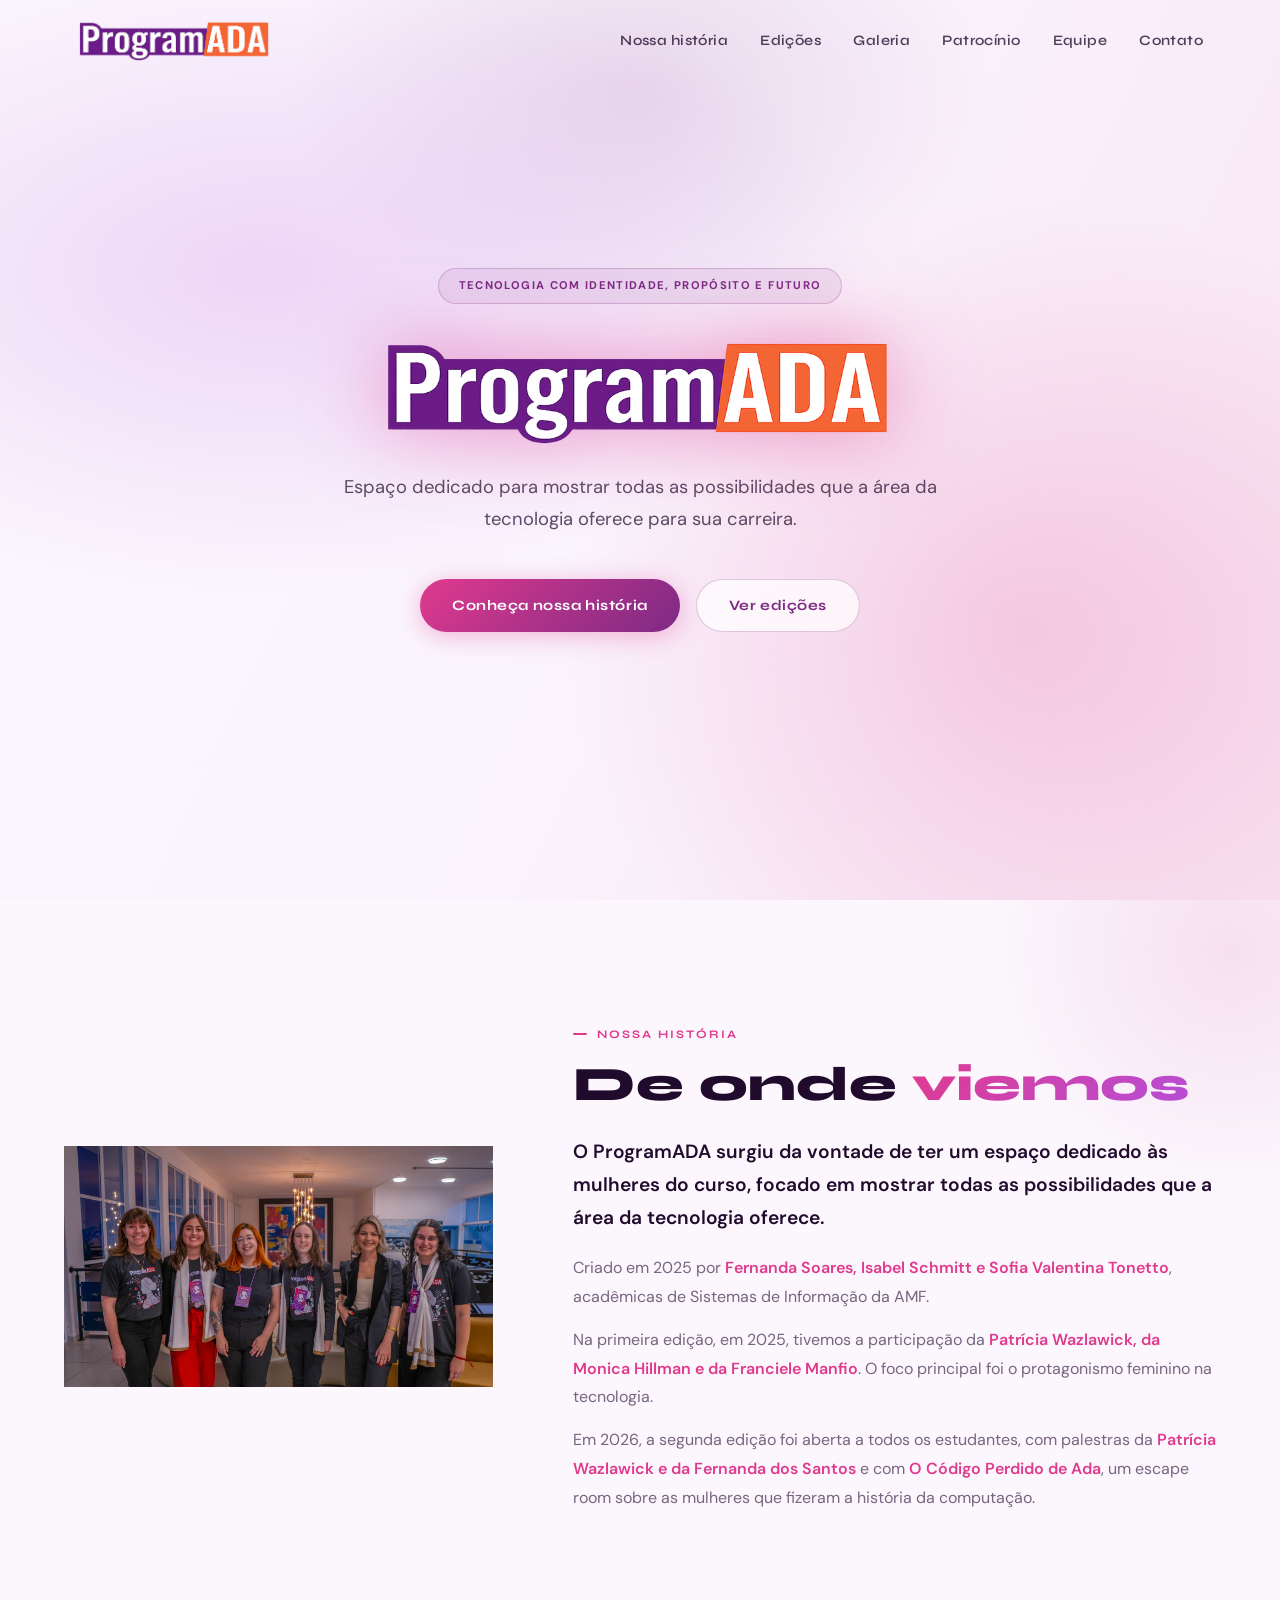
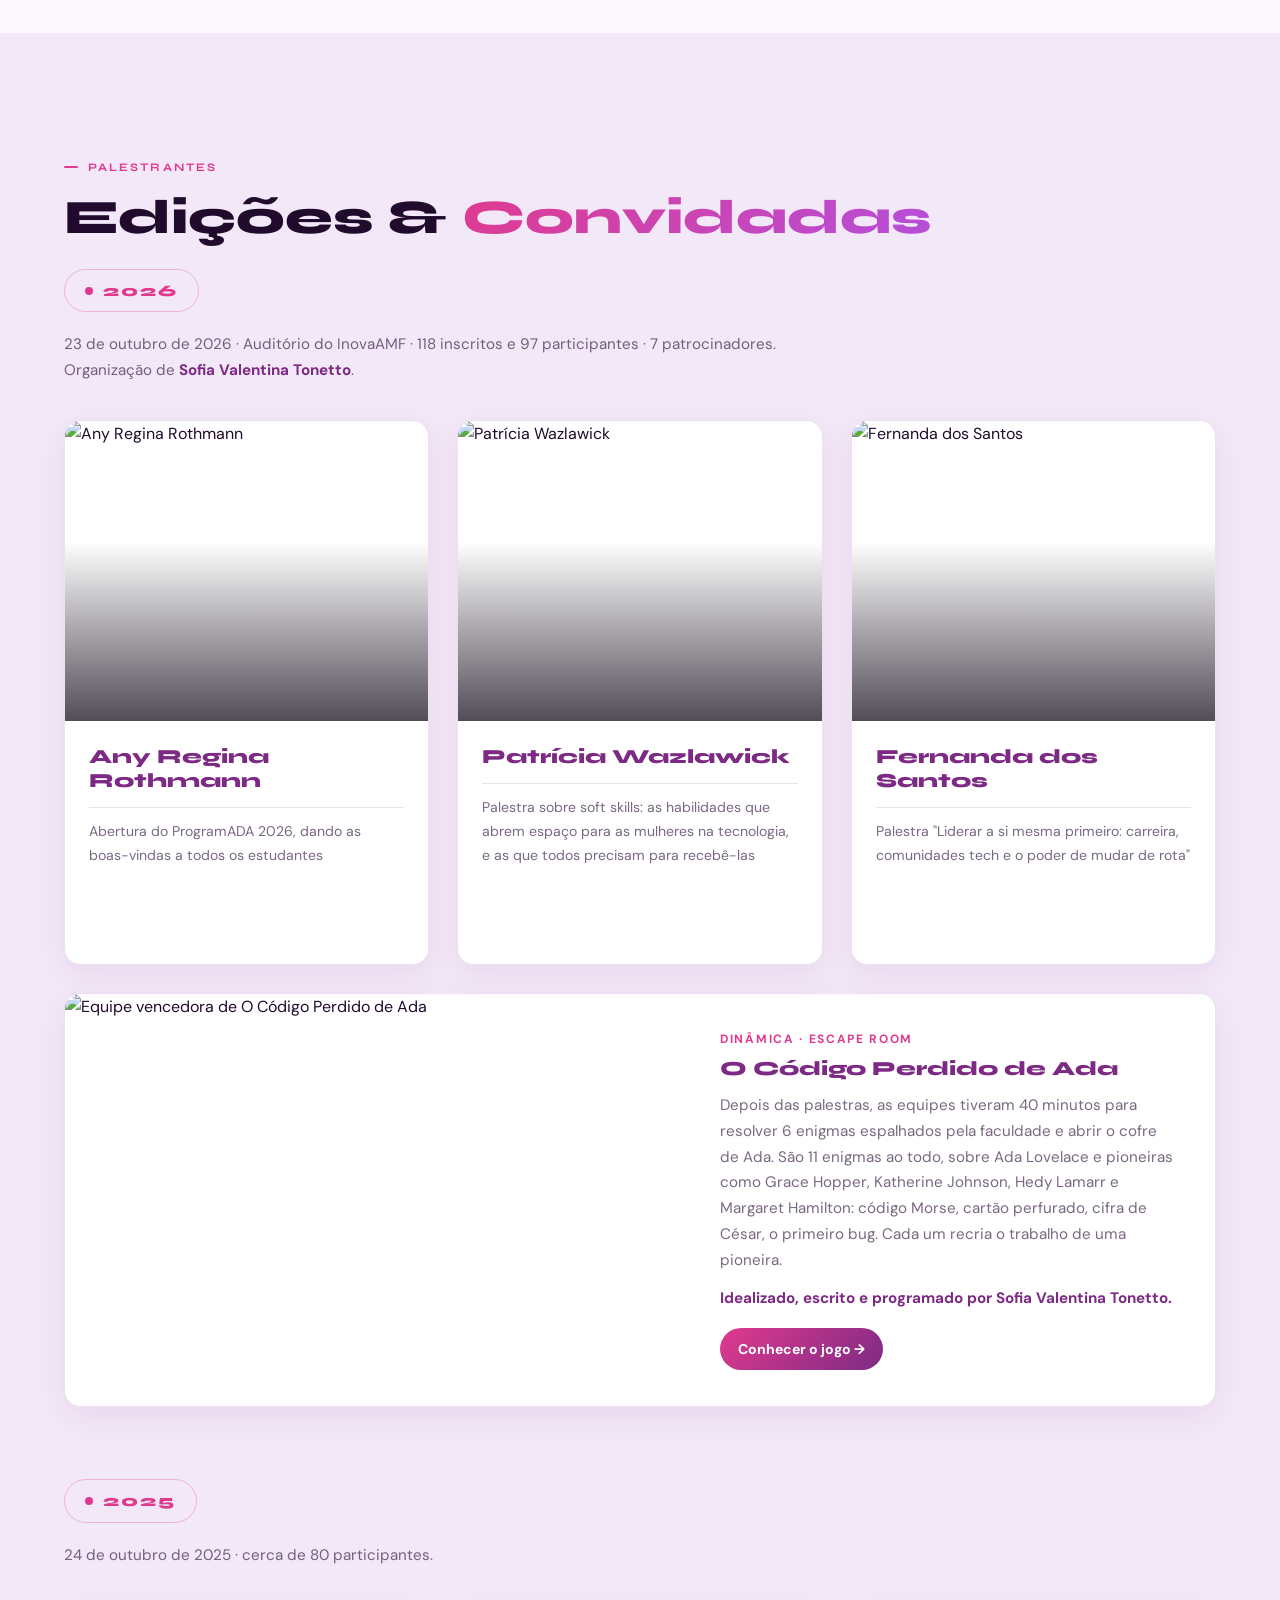
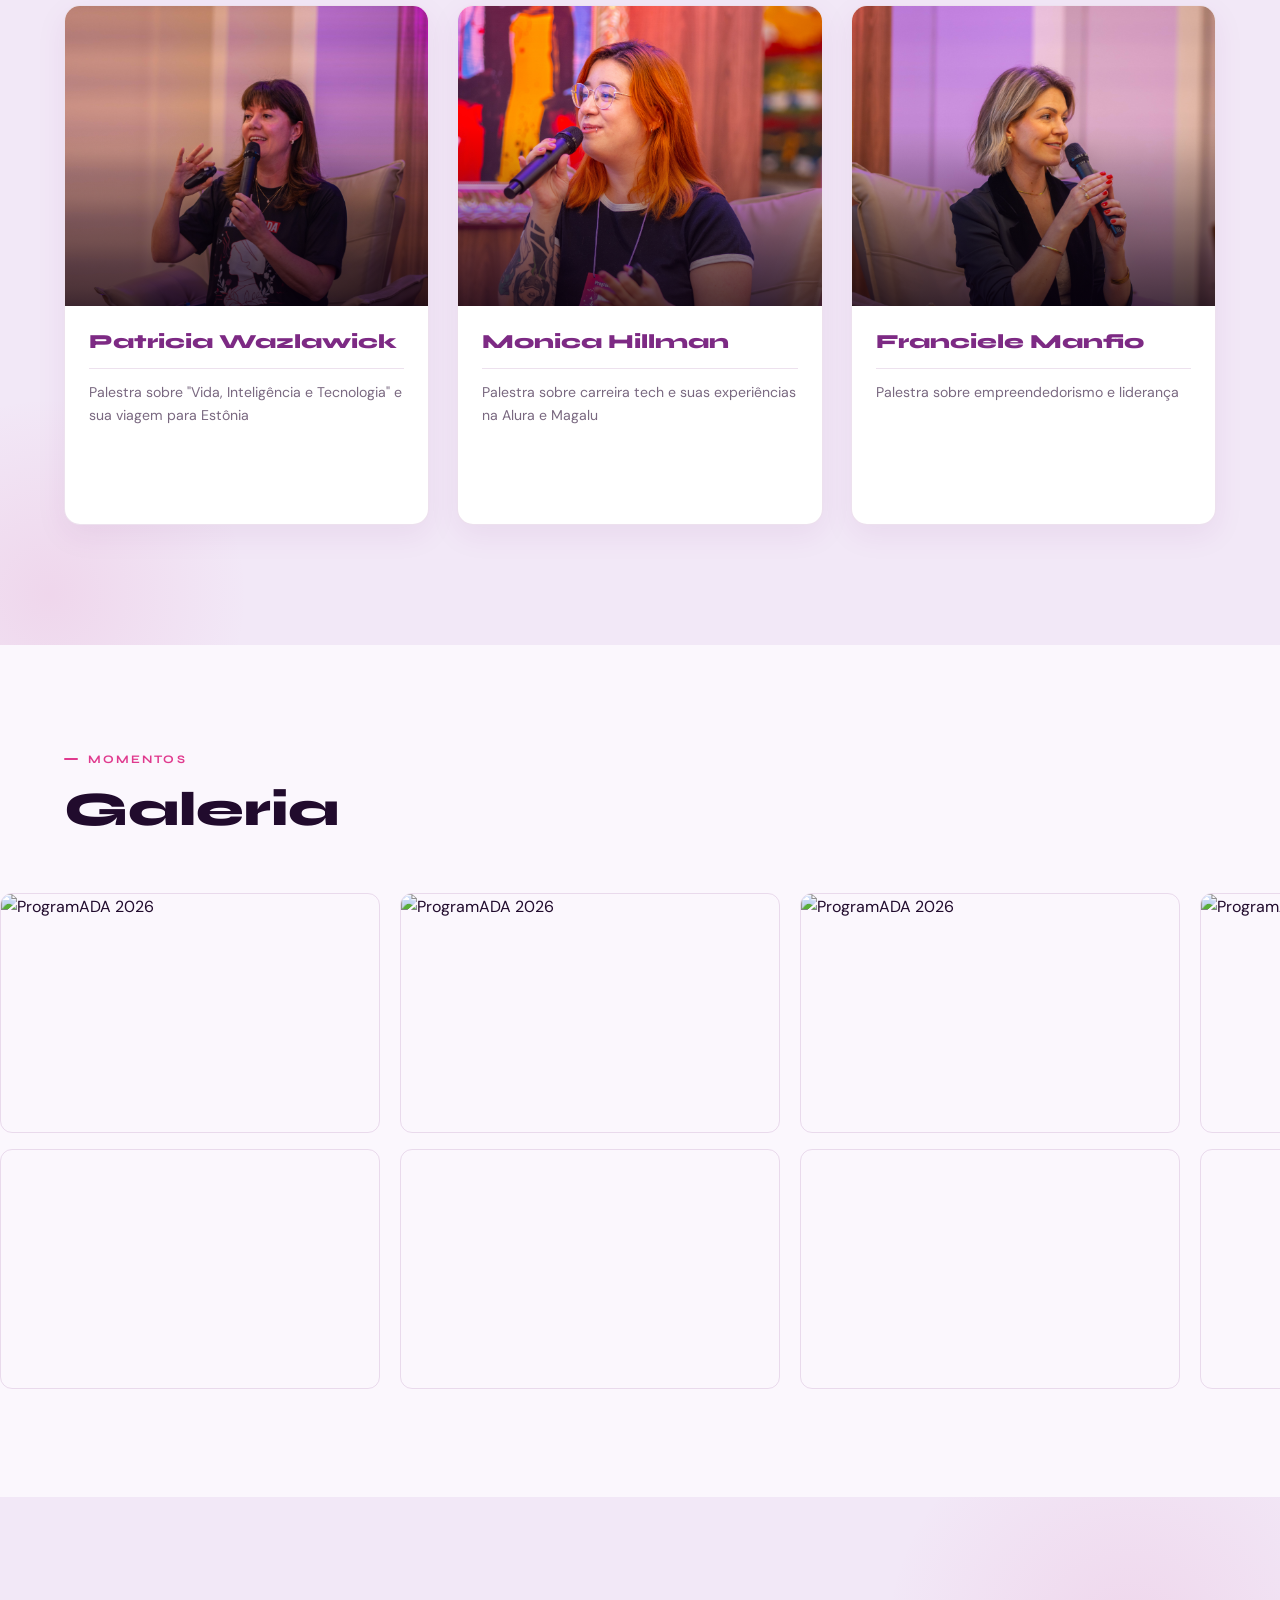
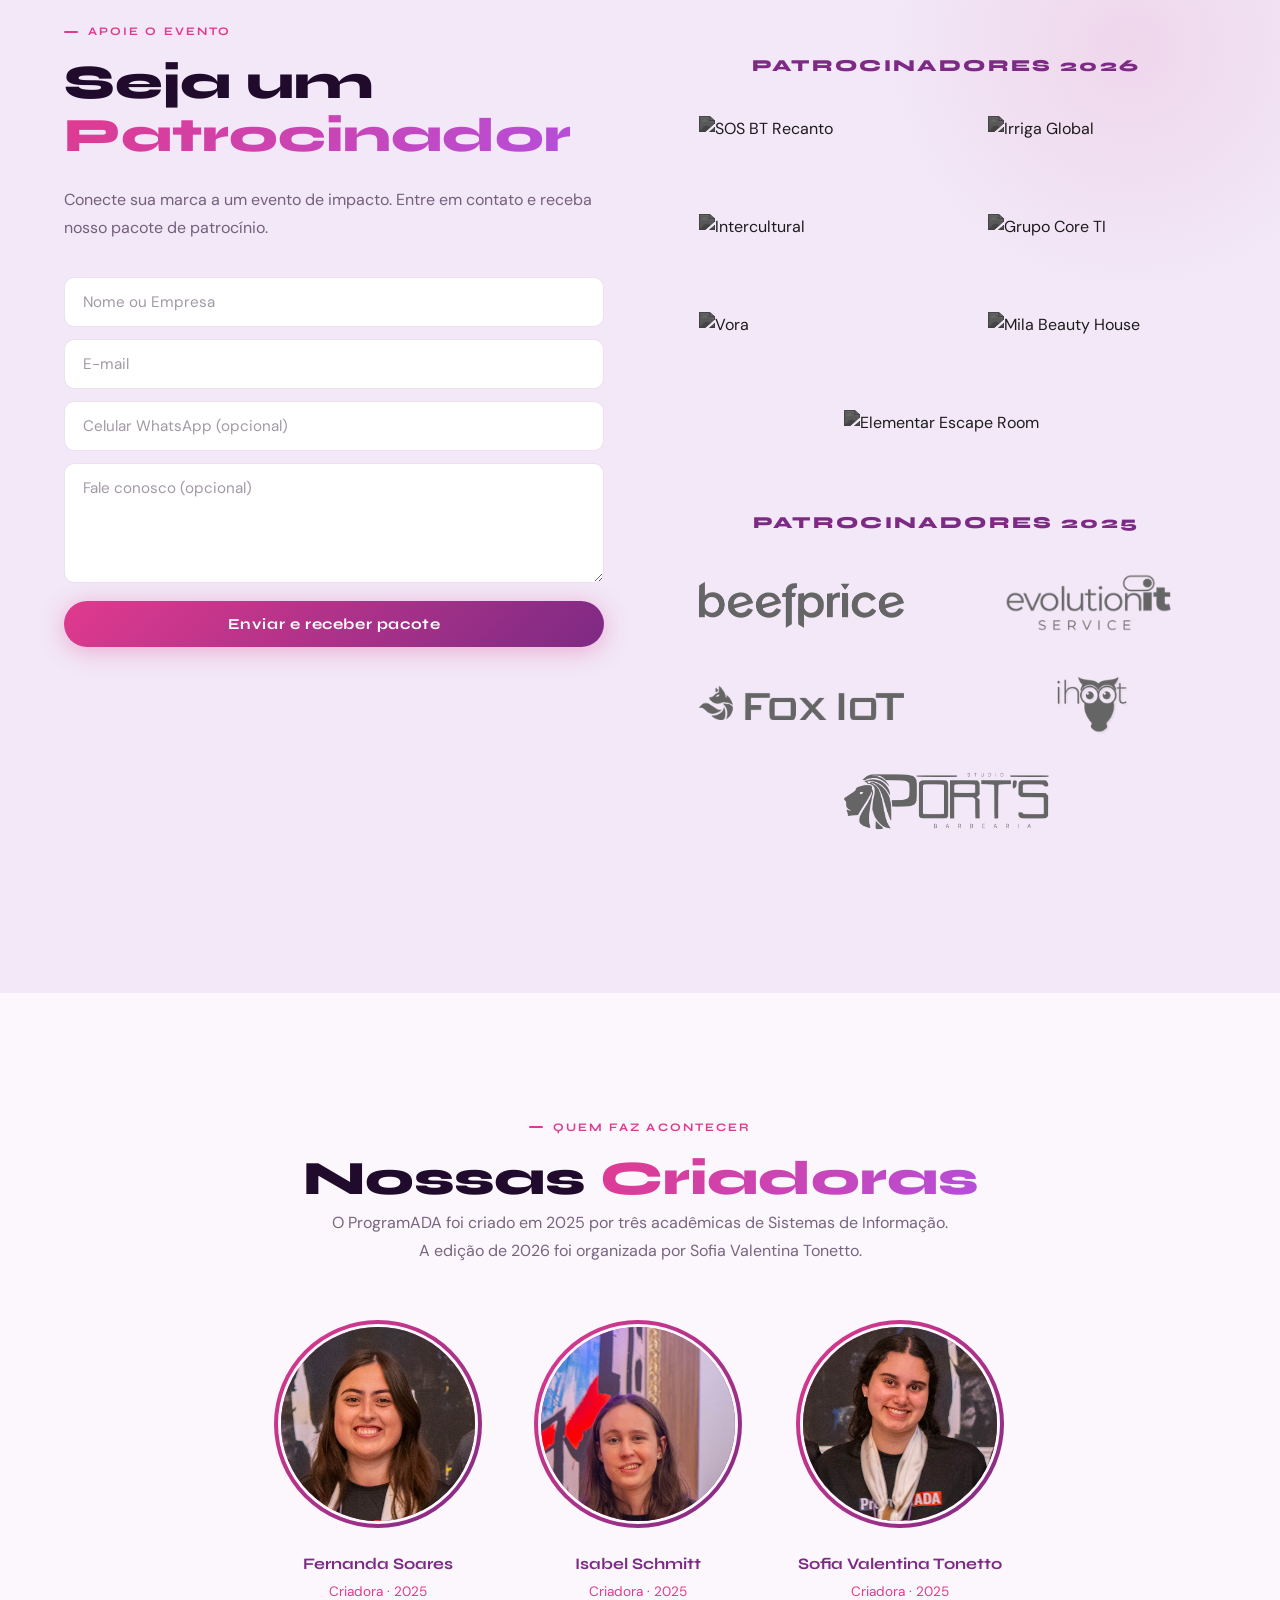
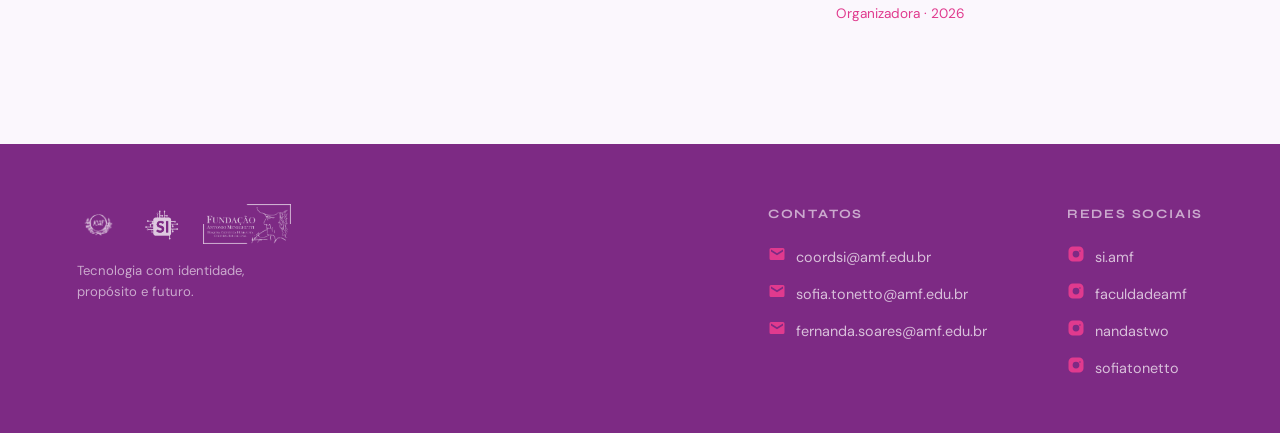
==== commit 9376d1f6: "Update index.html" ====
--- a/index.html
+++ b/index.html
@@ -275,7 +275,7 @@
           <p class="member-role">Criadora · 2025</p>
         </div>
         <div class="team-member">
-          <div class="member-img"><img src="img/isaOrg.png" alt="Isabel Schmitt"></div>
+          <div class="member-img"><img src="img/isaOrg.jpeg" alt="Isabel Schmitt"></div>
           <p class="member-name">Isabel Schmitt</p>
           <p class="member-role">Criadora · 2025</p>
         </div>
--- a/programAda.css
+++ b/programAda.css
@@ -1053,14 +1053,36 @@
 
 .p-normal + .p-normal { margin-top: 14px; }
 
-.speakers-list-2026 { grid-template-columns: repeat(4, 1fr); gap: 22px; }
-.speakers-list-2026 .speaker-img-container { height: 260px; }
-.speaker-img-left { object-position: 20% center; }
+.speaker-img-left { object-position: 46% center; }
 .team-intro {
   color: var(--muted);
   max-width: 620px;
   margin: -20px auto 40px;
   line-height: 1.7;
 }
-@media (max-width: 1100px) { .speakers-list-2026 { grid-template-columns: repeat(2, 1fr); } }
-@media (max-width: 900px)  { .speakers-list-2026 { grid-template-columns: 1fr; } }
+
+/* Card largo do escape room (2026) */
+.escape-wide {
+  display: grid;
+  grid-template-columns: 1.15fr 1fr;
+  margin-top: 28px;
+  background: var(--card-bg);
+  border: 1px solid var(--border);
+  border-radius: var(--radius);
+  overflow: hidden;
+  box-shadow: 0 10px 30px rgba(125,42,132,0.08);
+}
+.escape-wide-img { min-height: 340px; }
+.escape-wide-img img { width: 100%; height: 100%; object-fit: cover; display: block; }
+.escape-wide-content { padding: 36px 40px; display: flex; flex-direction: column; justify-content: center; }
+.escape-wide-tag {
+  color: var(--pink); font-size: 0.75rem; font-weight: 700;
+  letter-spacing: 0.14em; text-transform: uppercase; margin-bottom: 8px;
+}
+.escape-wide-content p { color: var(--muted); font-size: 0.95rem; line-height: 1.7; margin-top: 12px; }
+.escape-wide-content .escape-wide-credit { color: var(--purple); font-weight: 700; }
+@media (max-width: 900px) {
+  .escape-wide { grid-template-columns: 1fr; max-width: 480px; margin-left: auto; margin-right: auto; }
+  .escape-wide-img { min-height: 0; height: 260px; }
+  .escape-wide-content { padding: 24px; }
+}
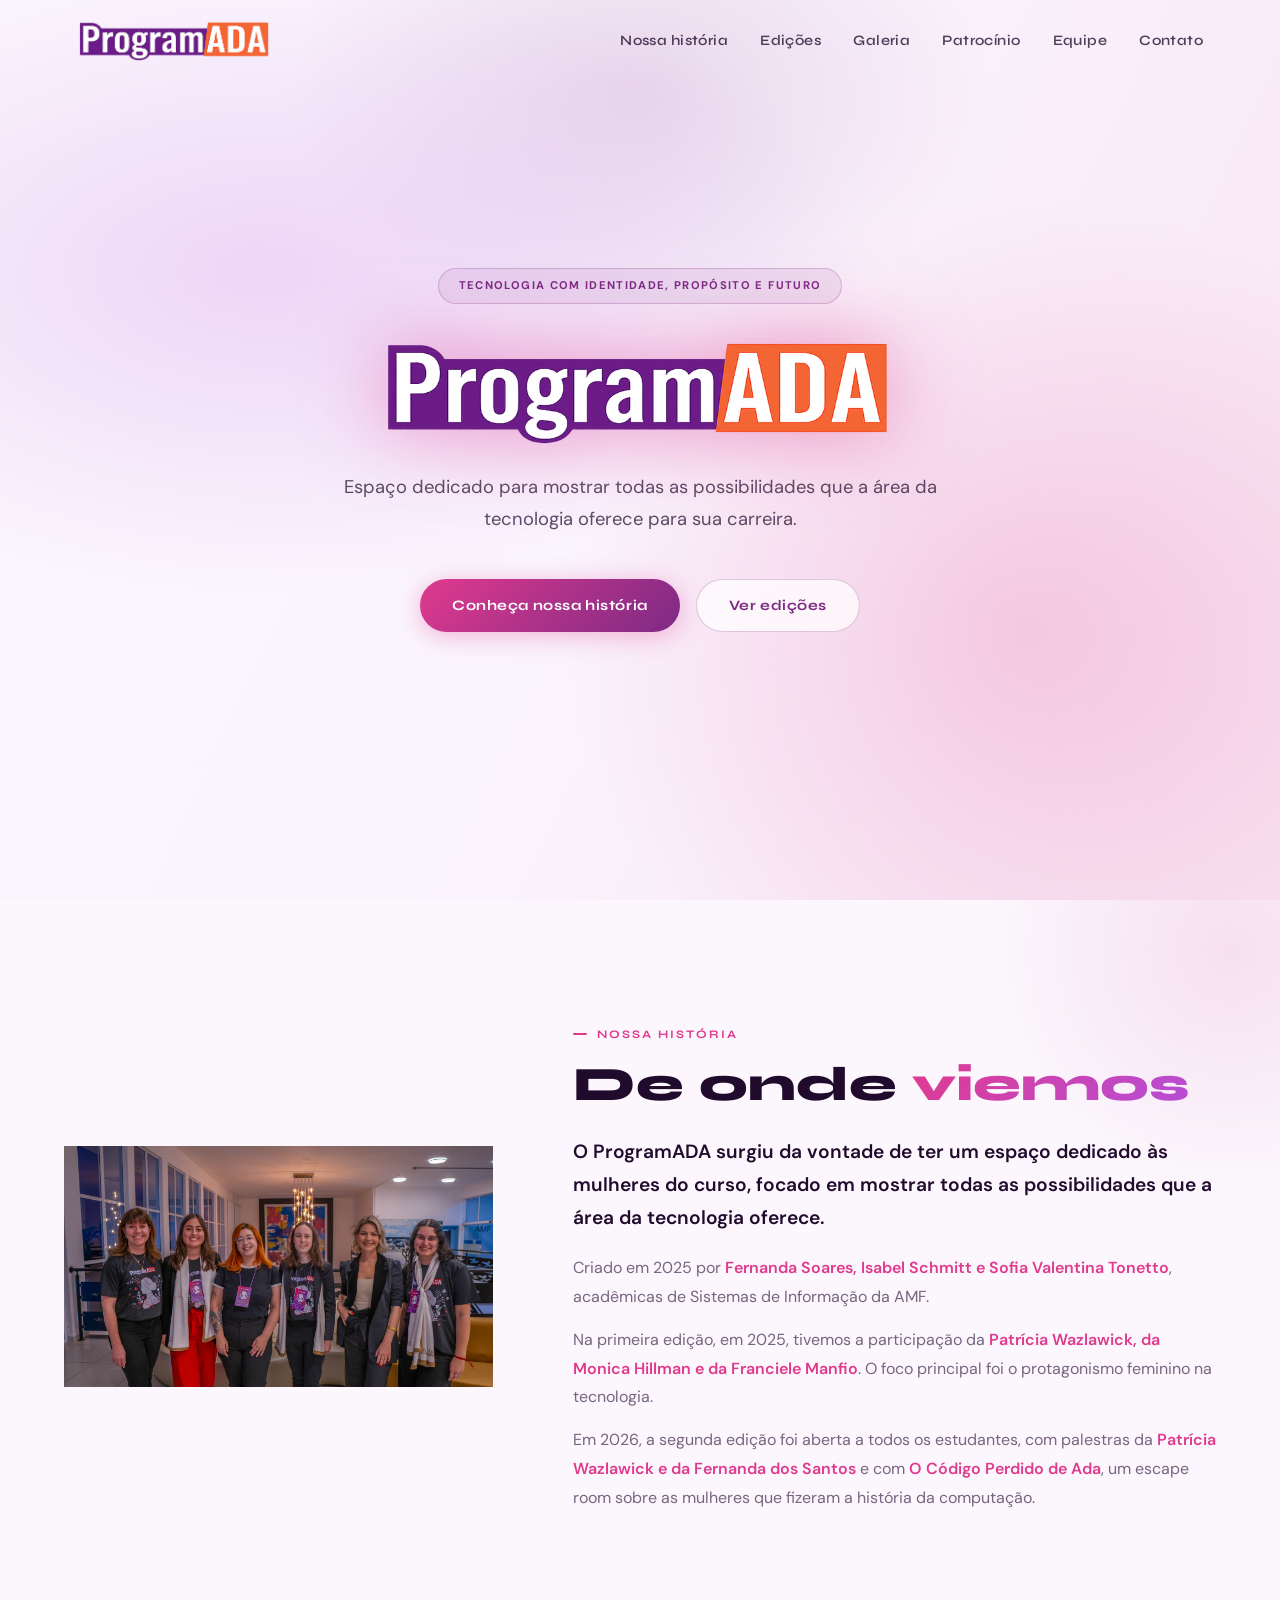
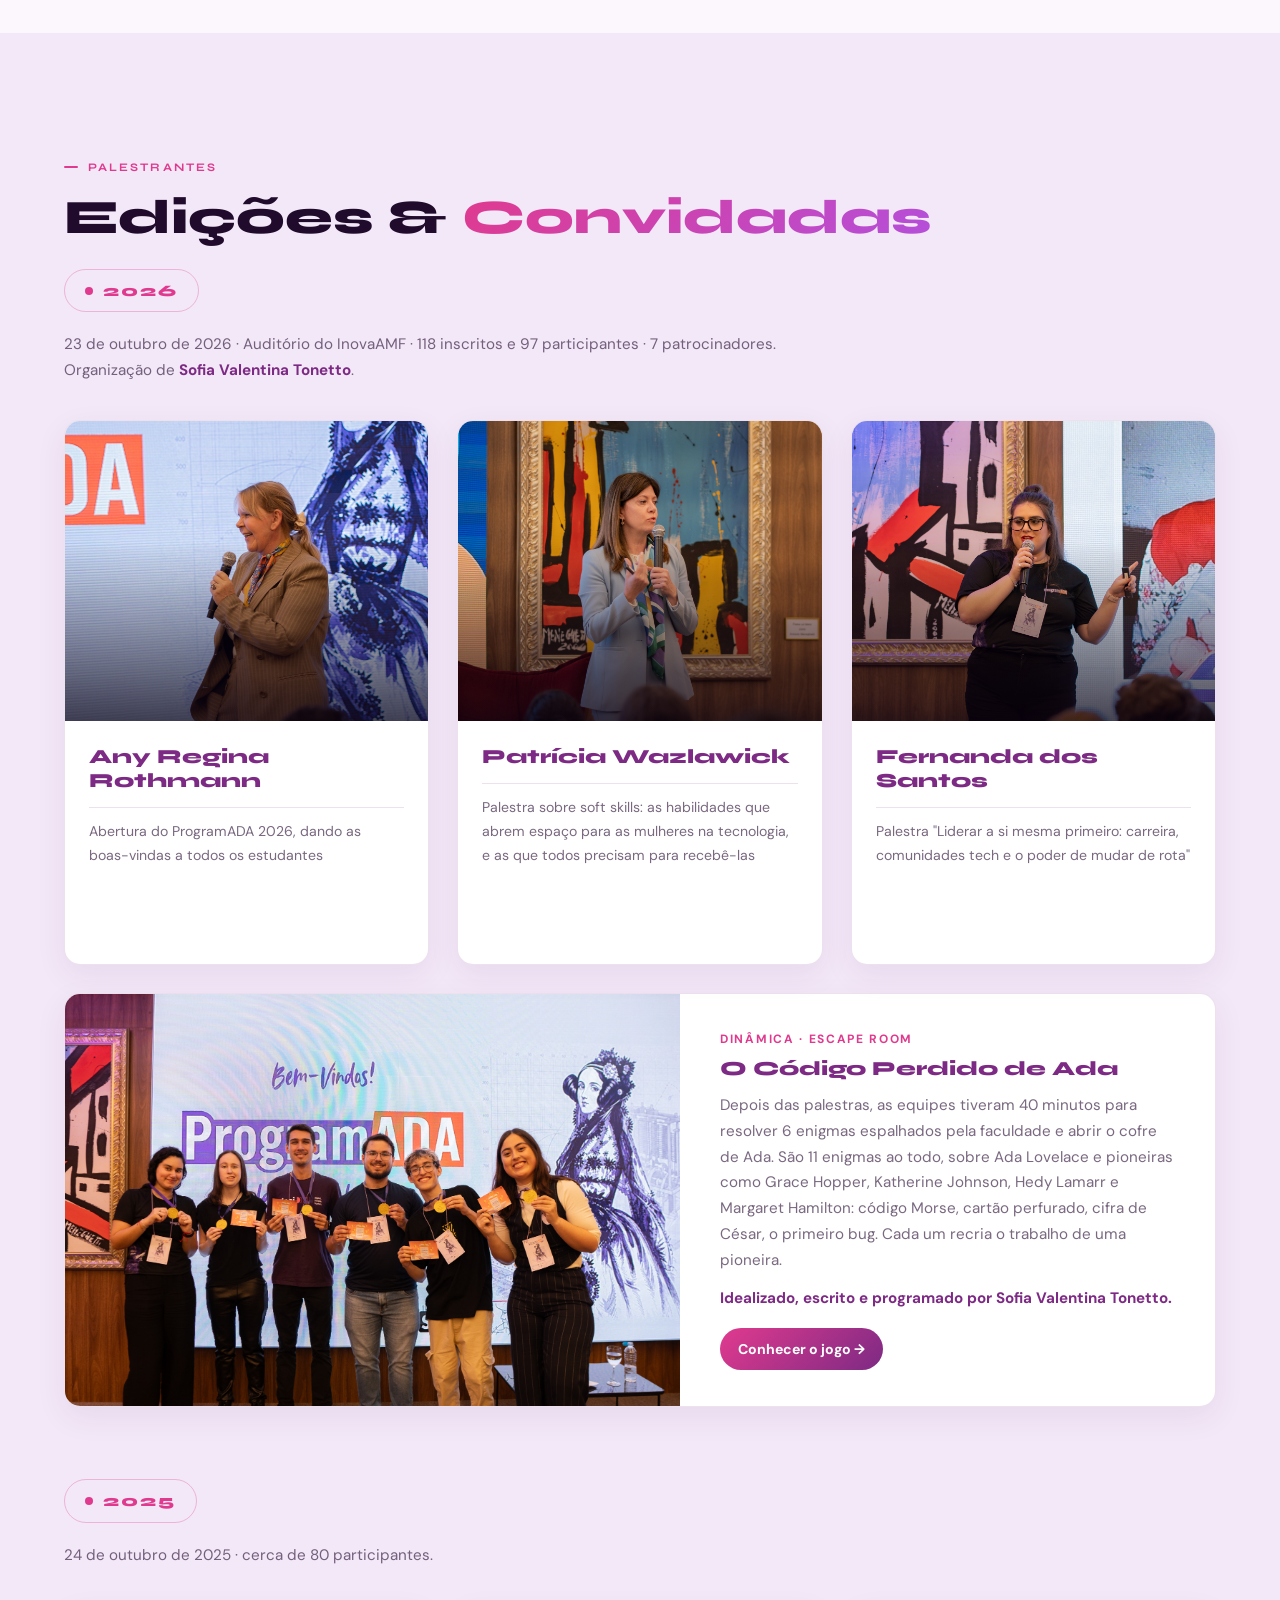
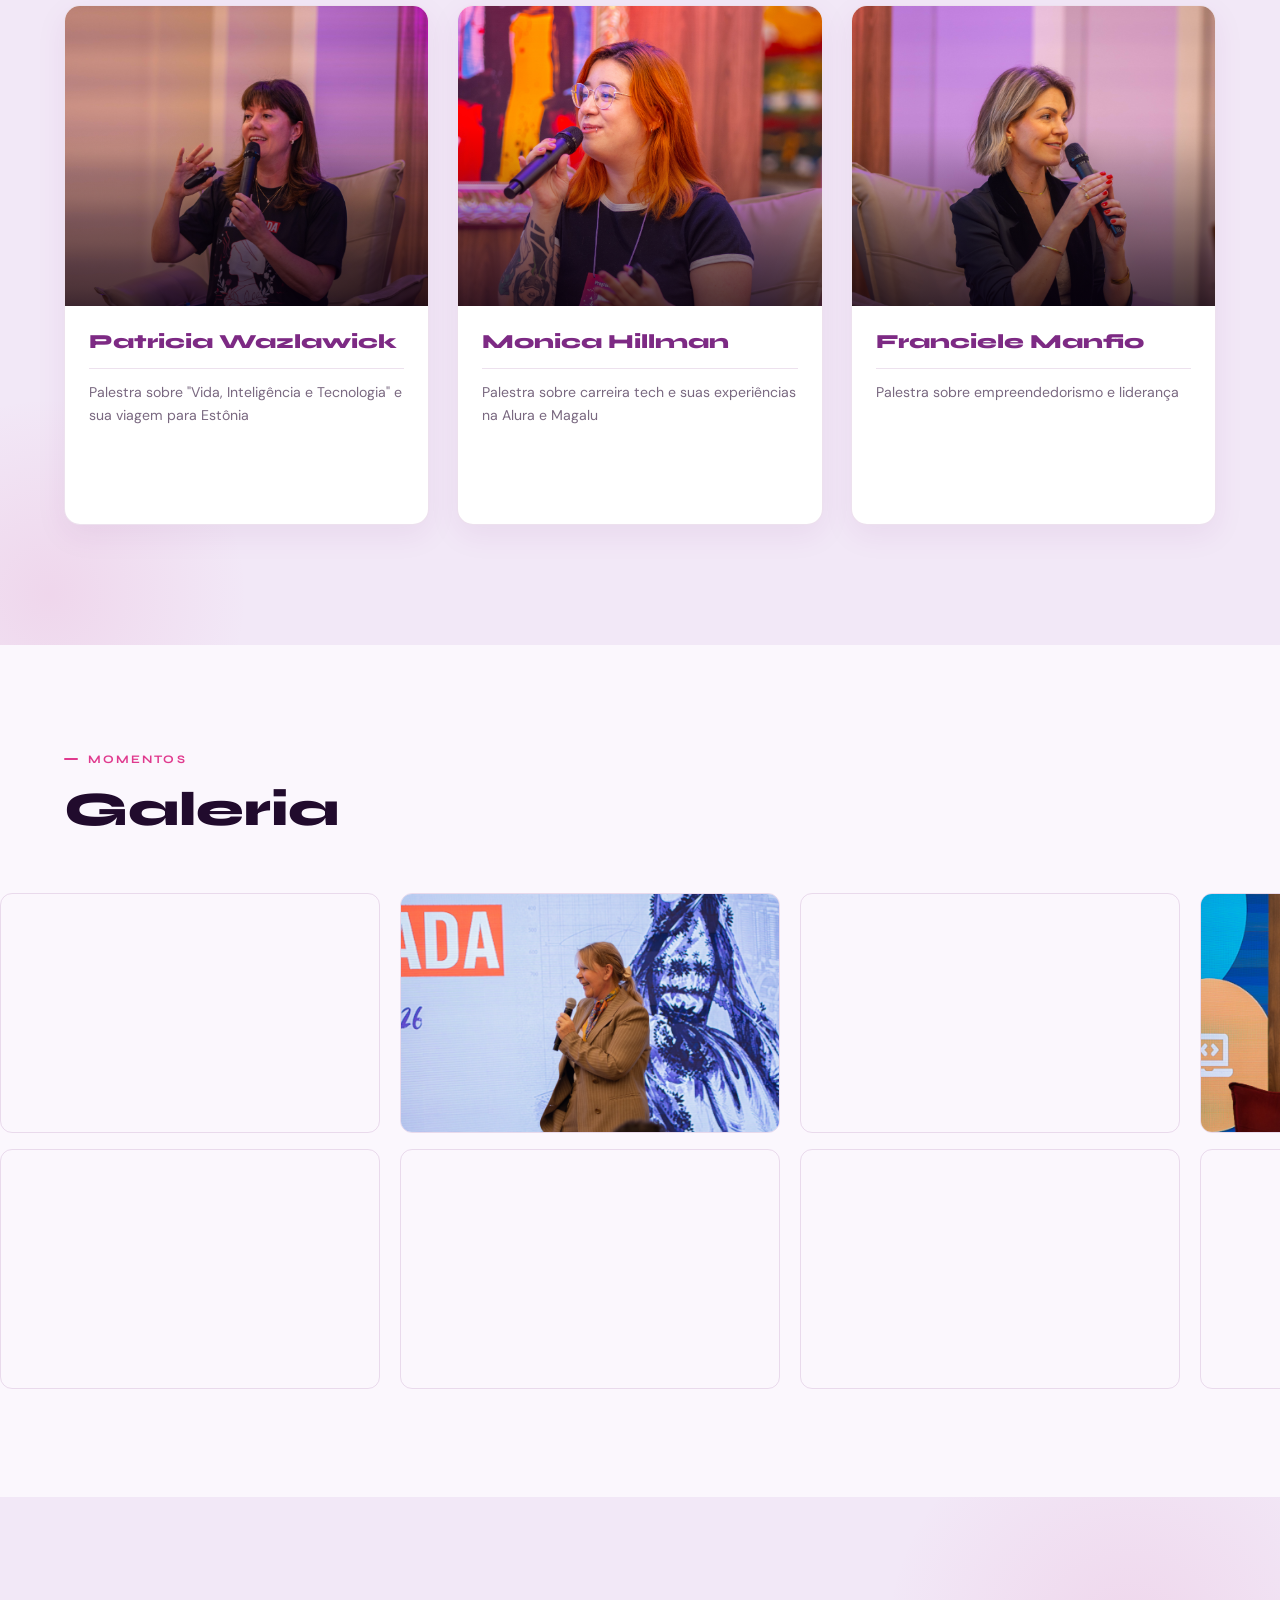
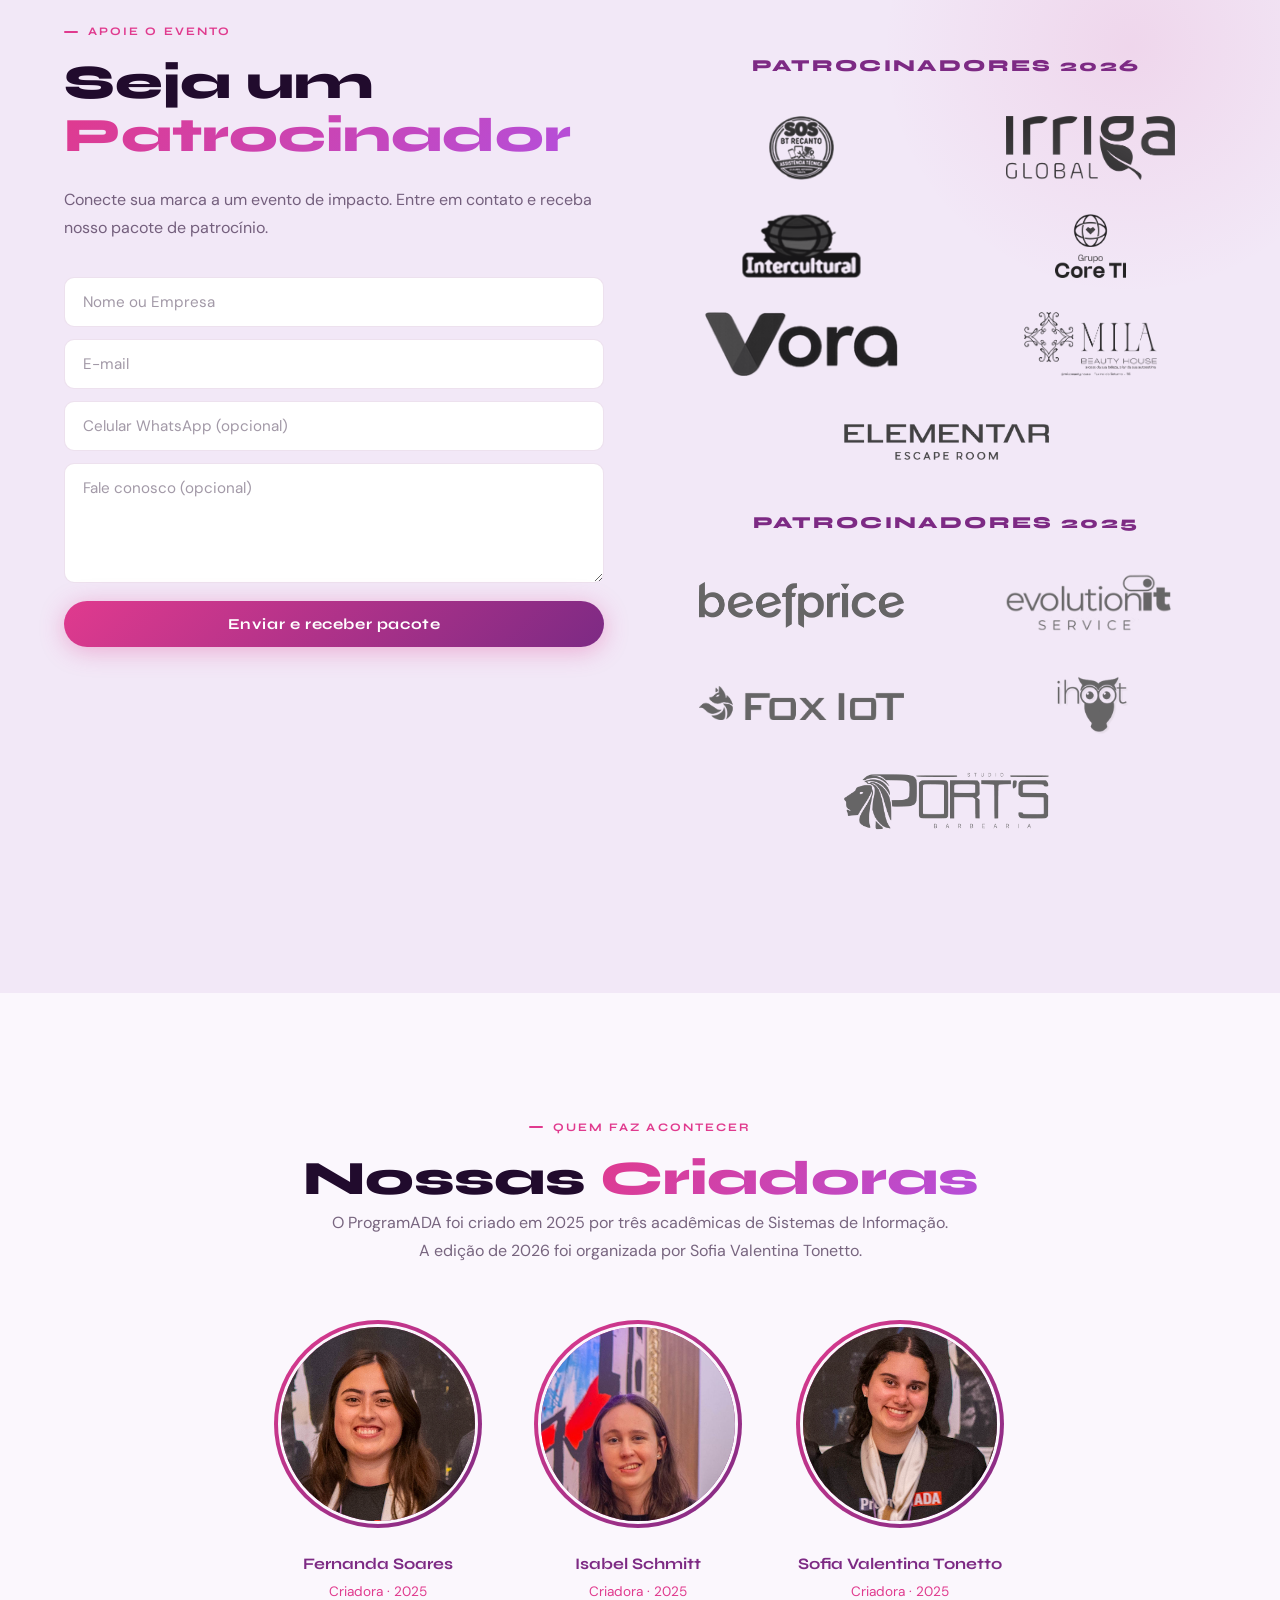
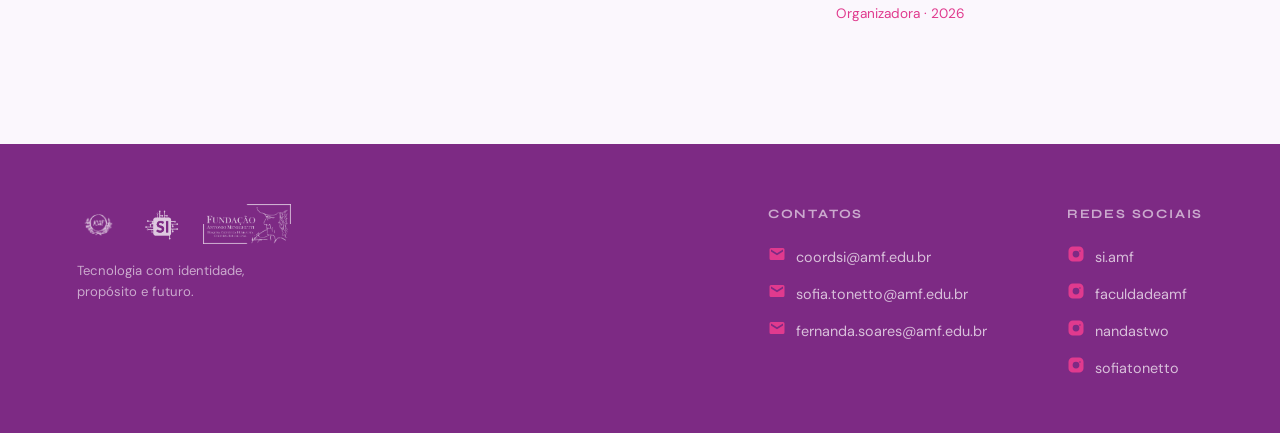
==== commit 0c7b282c: "Update index.html" ====
--- a/index.html
+++ b/index.html
@@ -74,7 +74,7 @@
       <div class="speakers-list">
         <article class="speaker-card">
           <div class="speaker-img-container">
-            <img src="img/2026/web/SraAny.jpg" alt="Any Regina Rothmann" class="speaker-img speaker-img-left" loading="lazy">
+            <img src="img/SraAny.jpg" alt="Any Regina Rothmann" class="speaker-img speaker-img-left" loading="lazy">
           </div>
           <div class="speaker-content">
             <div class="speaker-header">
@@ -88,7 +88,7 @@
         </article>
         <article class="speaker-card">
           <div class="speaker-img-container">
-            <img src="img/2026/web/patricia26.jpg" alt="Patrícia Wazlawick" class="speaker-img" loading="lazy">
+            <img src="img/patricia26.jpg" alt="Patrícia Wazlawick" class="speaker-img" loading="lazy">
           </div>
           <div class="speaker-content">
             <div class="speaker-header">
@@ -102,7 +102,7 @@
         </article>
         <article class="speaker-card">
           <div class="speaker-img-container">
-            <img src="img/2026/web/fernanda.jpg" alt="Fernanda dos Santos" class="speaker-img" loading="lazy">
+            <img src="img/fernanda.jpg" alt="Fernanda dos Santos" class="speaker-img" loading="lazy">
           </div>
           <div class="speaker-content">
             <div class="speaker-header">
@@ -118,7 +118,7 @@
 
       <article class="escape-wide">
         <div class="escape-wide-img">
-          <img src="img/2026/web/escape.jpg" alt="Equipe vencedora de O Código Perdido de Ada" loading="lazy">
+          <img src="img/escape.jpg" alt="Equipe vencedora de O Código Perdido de Ada" loading="lazy">
         </div>
         <div class="escape-wide-content">
           <span class="escape-wide-tag">Dinâmica · escape room</span>
@@ -185,25 +185,25 @@
     </div>
     <div class="swiper mySwiper">
       <div class="swiper-wrapper">
-        <div class="swiper-slide"><img src="img/2026/web/girlsjuntas.jpg" alt="ProgramADA 2026" loading="lazy" decoding="async"></div>
-        <div class="swiper-slide"><img src="img/2026/web/plateia.jpg" alt="ProgramADA 2026" loading="lazy" decoding="async"></div>
-        <div class="swiper-slide"><img src="img/2026/web/SraAny.jpg" alt="ProgramADA 2026" loading="lazy" decoding="async"></div>
-        <div class="swiper-slide"><img src="img/2026/web/palestra26.jpg" alt="ProgramADA 2026" loading="lazy" decoding="async"></div>
-        <div class="swiper-slide"><img src="img/2026/web/patricia26.jpg" alt="ProgramADA 2026" loading="lazy" decoding="async"></div>
-        <div class="swiper-slide"><img src="img/2026/web/fernanda.jpg" alt="ProgramADA 2026" loading="lazy" decoding="async"></div>
-        <div class="swiper-slide"><img src="img/2026/web/escape.jpg" alt="ProgramADA 2026" loading="lazy" decoding="async"></div>
-        <div class="swiper-slide"><img src="img/2026/web/comemoracao.jpg" alt="ProgramADA 2026" loading="lazy" decoding="async"></div>
-        <div class="swiper-slide"><img src="img/2026/web/homenagem.jpg" alt="ProgramADA 2026" loading="lazy" decoding="async"></div>
-        <div class="swiper-slide"><img src="img/2026/web/girls.jpg" alt="ProgramADA 2026" loading="lazy" decoding="async"></div>
-        <div class="swiper-slide"><img src="img/2026/web/orgPale.jpg" alt="ProgramADA 2026" loading="lazy" decoding="async"></div>
-        <div class="swiper-slide"><img src="img/2026/web/sorteio.jpg" alt="ProgramADA 2026" loading="lazy" decoding="async"></div>
-        <div class="swiper-slide"><img src="img/2026/web/cracha.jpg" alt="ProgramADA 2026" loading="lazy" decoding="async"></div>
-        <div class="swiper-slide"><img src="img/2026/web/isa.jpg" alt="ProgramADA 2026" loading="lazy" decoding="async"></div>
-        <div class="swiper-slide"><img src="img/2026/web/sofia.jpg" alt="ProgramADA 2026" loading="lazy" decoding="async"></div>
-        <div class="swiper-slide"><img src="img/2026/web/primeiro.jpg" alt="ProgramADA 2026" loading="lazy" decoding="async"></div>
-        <div class="swiper-slide"><img src="img/2026/web/segundo.jpg" alt="ProgramADA 2026" loading="lazy" decoding="async"></div>
-        <div class="swiper-slide"><img src="img/2026/web/terceiro.jpg" alt="ProgramADA 2026" loading="lazy" decoding="async"></div>
-        <div class="swiper-slide"><img src="img/2026/web/mencoesidea.jpg" alt="ProgramADA 2026" loading="lazy" decoding="async"></div>
+        <div class="swiper-slide"><img src="img/girlsjuntas.jpg" alt="ProgramADA 2026" loading="lazy" decoding="async"></div>
+        <div class="swiper-slide"><img src="img/plateia.jpg" alt="ProgramADA 2026" loading="lazy" decoding="async"></div>
+        <div class="swiper-slide"><img src="img/SraAny.jpg" alt="ProgramADA 2026" loading="lazy" decoding="async"></div>
+        <div class="swiper-slide"><img src="img/palestra26.jpg" alt="ProgramADA 2026" loading="lazy" decoding="async"></div>
+        <div class="swiper-slide"><img src="img/patricia26.jpg" alt="ProgramADA 2026" loading="lazy" decoding="async"></div>
+        <div class="swiper-slide"><img src="img/fernanda.jpg" alt="ProgramADA 2026" loading="lazy" decoding="async"></div>
+        <div class="swiper-slide"><img src="img/escape.jpg" alt="ProgramADA 2026" loading="lazy" decoding="async"></div>
+        <div class="swiper-slide"><img src="img/comemoracao.jpg" alt="ProgramADA 2026" loading="lazy" decoding="async"></div>
+        <div class="swiper-slide"><img src="img/homenagem.jpg" alt="ProgramADA 2026" loading="lazy" decoding="async"></div>
+        <div class="swiper-slide"><img src="img/girls.jpg" alt="ProgramADA 2026" loading="lazy" decoding="async"></div>
+        <div class="swiper-slide"><img src="img/orgPale.jpg" alt="ProgramADA 2026" loading="lazy" decoding="async"></div>
+        <div class="swiper-slide"><img src="img/sorteio.jpg" alt="ProgramADA 2026" loading="lazy" decoding="async"></div>
+        <div class="swiper-slide"><img src="img/cracha.jpg" alt="ProgramADA 2026" loading="lazy" decoding="async"></div>
+        <div class="swiper-slide"><img src="img/isa.jpg" alt="ProgramADA 2026" loading="lazy" decoding="async"></div>
+        <div class="swiper-slide"><img src="img/sofia.jpg" alt="ProgramADA 2026" loading="lazy" decoding="async"></div>
+        <div class="swiper-slide"><img src="img/primeiro.jpg" alt="ProgramADA 2026" loading="lazy" decoding="async"></div>
+        <div class="swiper-slide"><img src="img/segundo.jpg" alt="ProgramADA 2026" loading="lazy" decoding="async"></div>
+        <div class="swiper-slide"><img src="img/terceiro.jpg" alt="ProgramADA 2026" loading="lazy" decoding="async"></div>
+        <div class="swiper-slide"><img src="img/mencoesidea.jpg" alt="ProgramADA 2026" loading="lazy" decoding="async"></div>
       </div>
     </div>
     <div class="swiper mySwiperReverse">
@@ -242,13 +242,13 @@
         <div class="patrocinio-right">
           <h3>Patrocinadores 2026</h3>
           <div class="sponsor-logos-grid sponsor-logos-2026">
-            <img src="img/2026/logo-sos-bt-recanto.png" alt="SOS BT Recanto">
-            <img src="img/2026/logo-irriga-global.png" alt="Irriga Global">
-            <img src="img/2026/logo-intercultural.png" alt="Intercultural">
-            <img src="img/2026/logo-grupo-core-ti.png" alt="Grupo Core TI">
-            <img src="img/2026/logo-vora.png" alt="Vora">
-            <img src="img/2026/logo-mila-beauty-house.png" alt="Mila Beauty House">
-            <img src="img/2026/logo-elementar-escape-room.png" alt="Elementar Escape Room">
+            <img src="img/logo-sos-bt-recanto.png" alt="SOS BT Recanto">
+            <img src="img/logo-irriga-global.png" alt="Irriga Global">
+            <img src="img/logo-intercultural.png" alt="Intercultural">
+            <img src="img/logo-grupo-core-ti.png" alt="Grupo Core TI">
+            <img src="img/logo-vora.png" alt="Vora">
+            <img src="img/logo-mila-beauty-house.png" alt="Mila Beauty House">
+            <img src="img/logo-elementar-escape-room.png" alt="Elementar Escape Room">
           </div>
           <h3>Patrocinadores 2025</h3>
           <div class="sponsor-logos-grid">
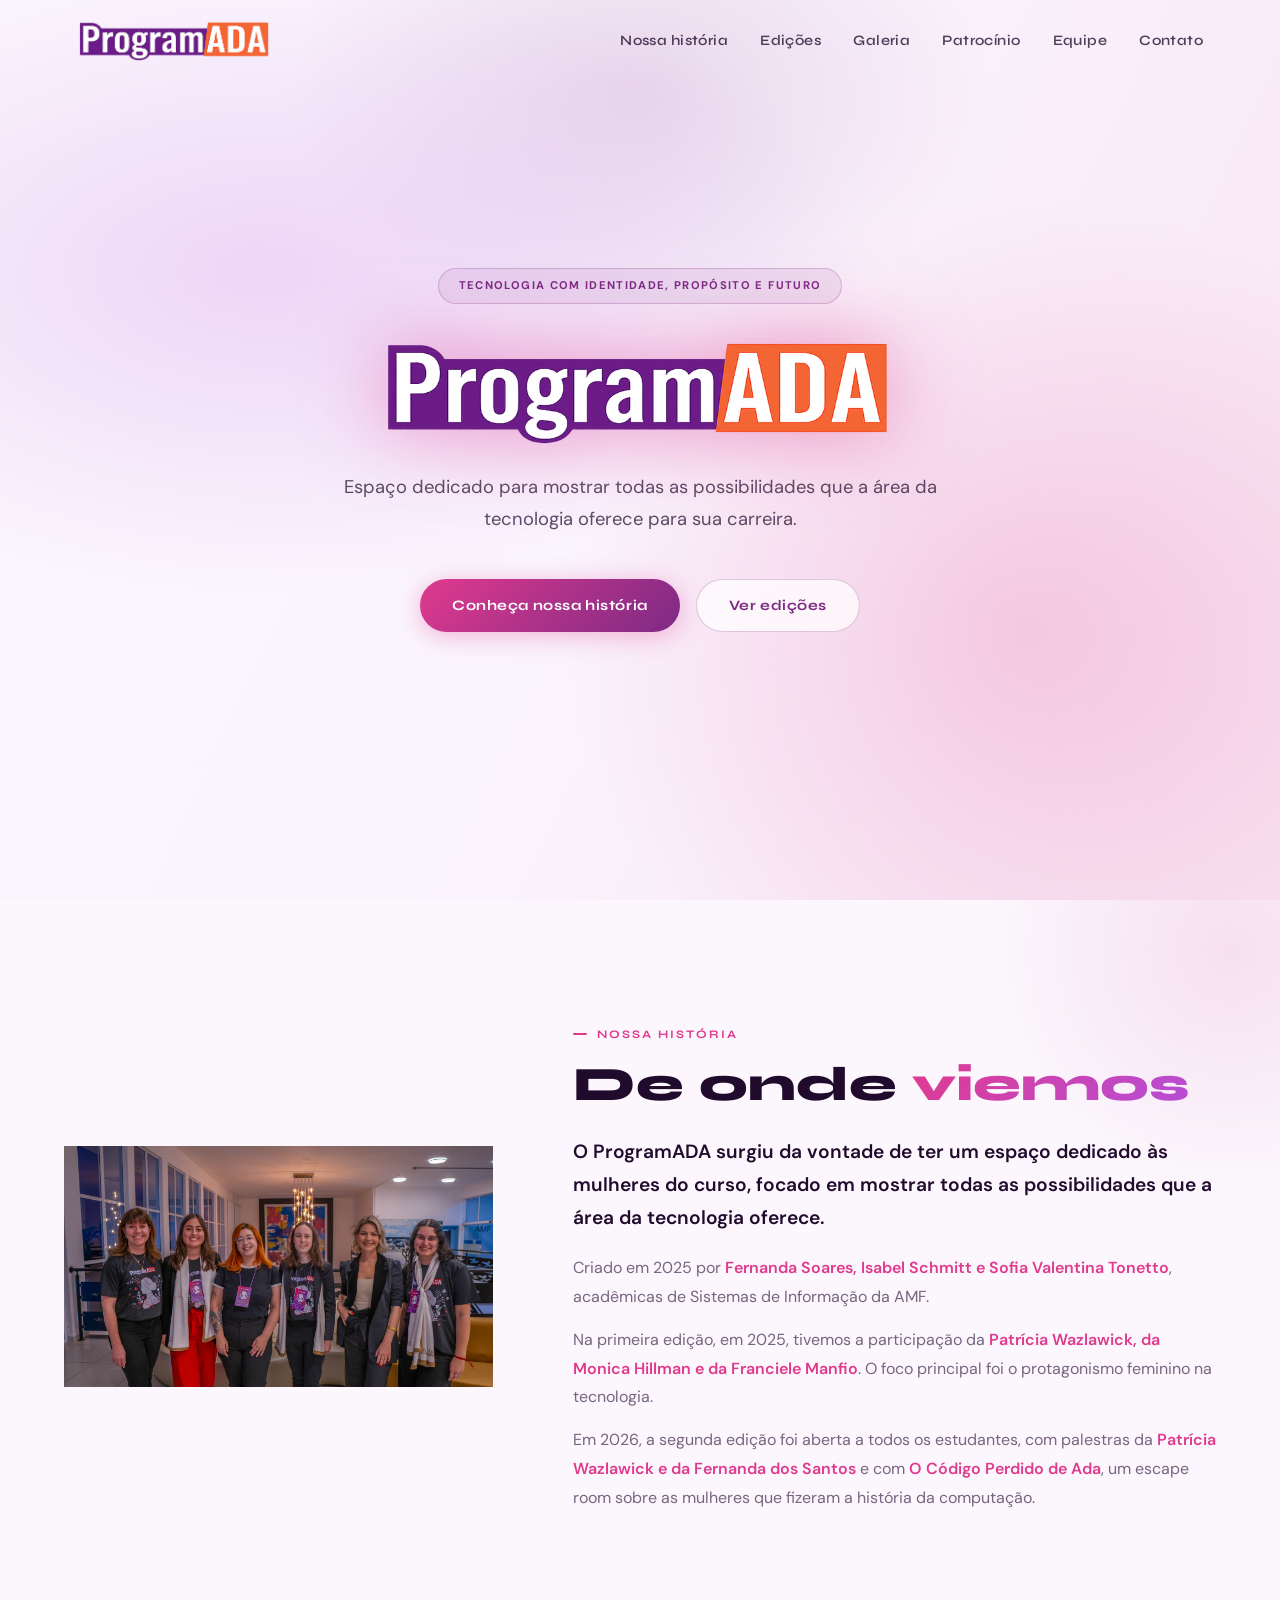
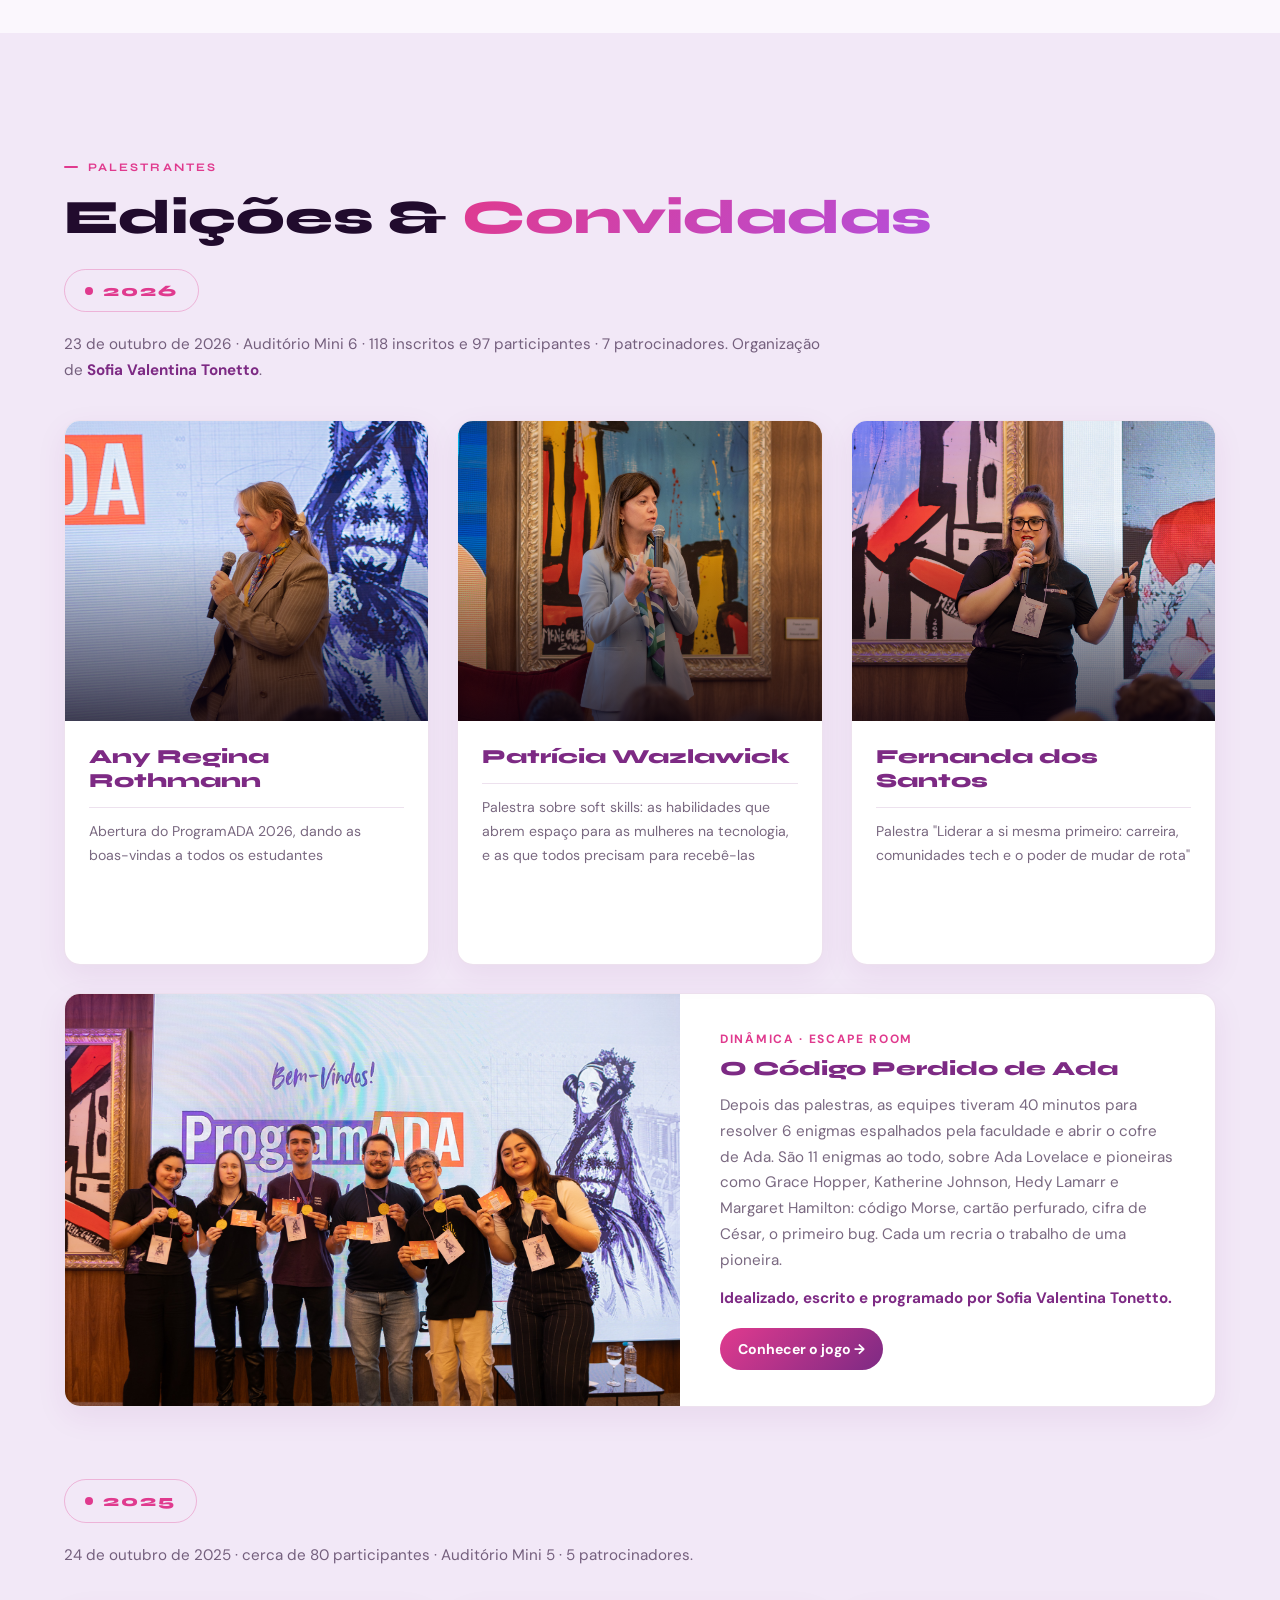
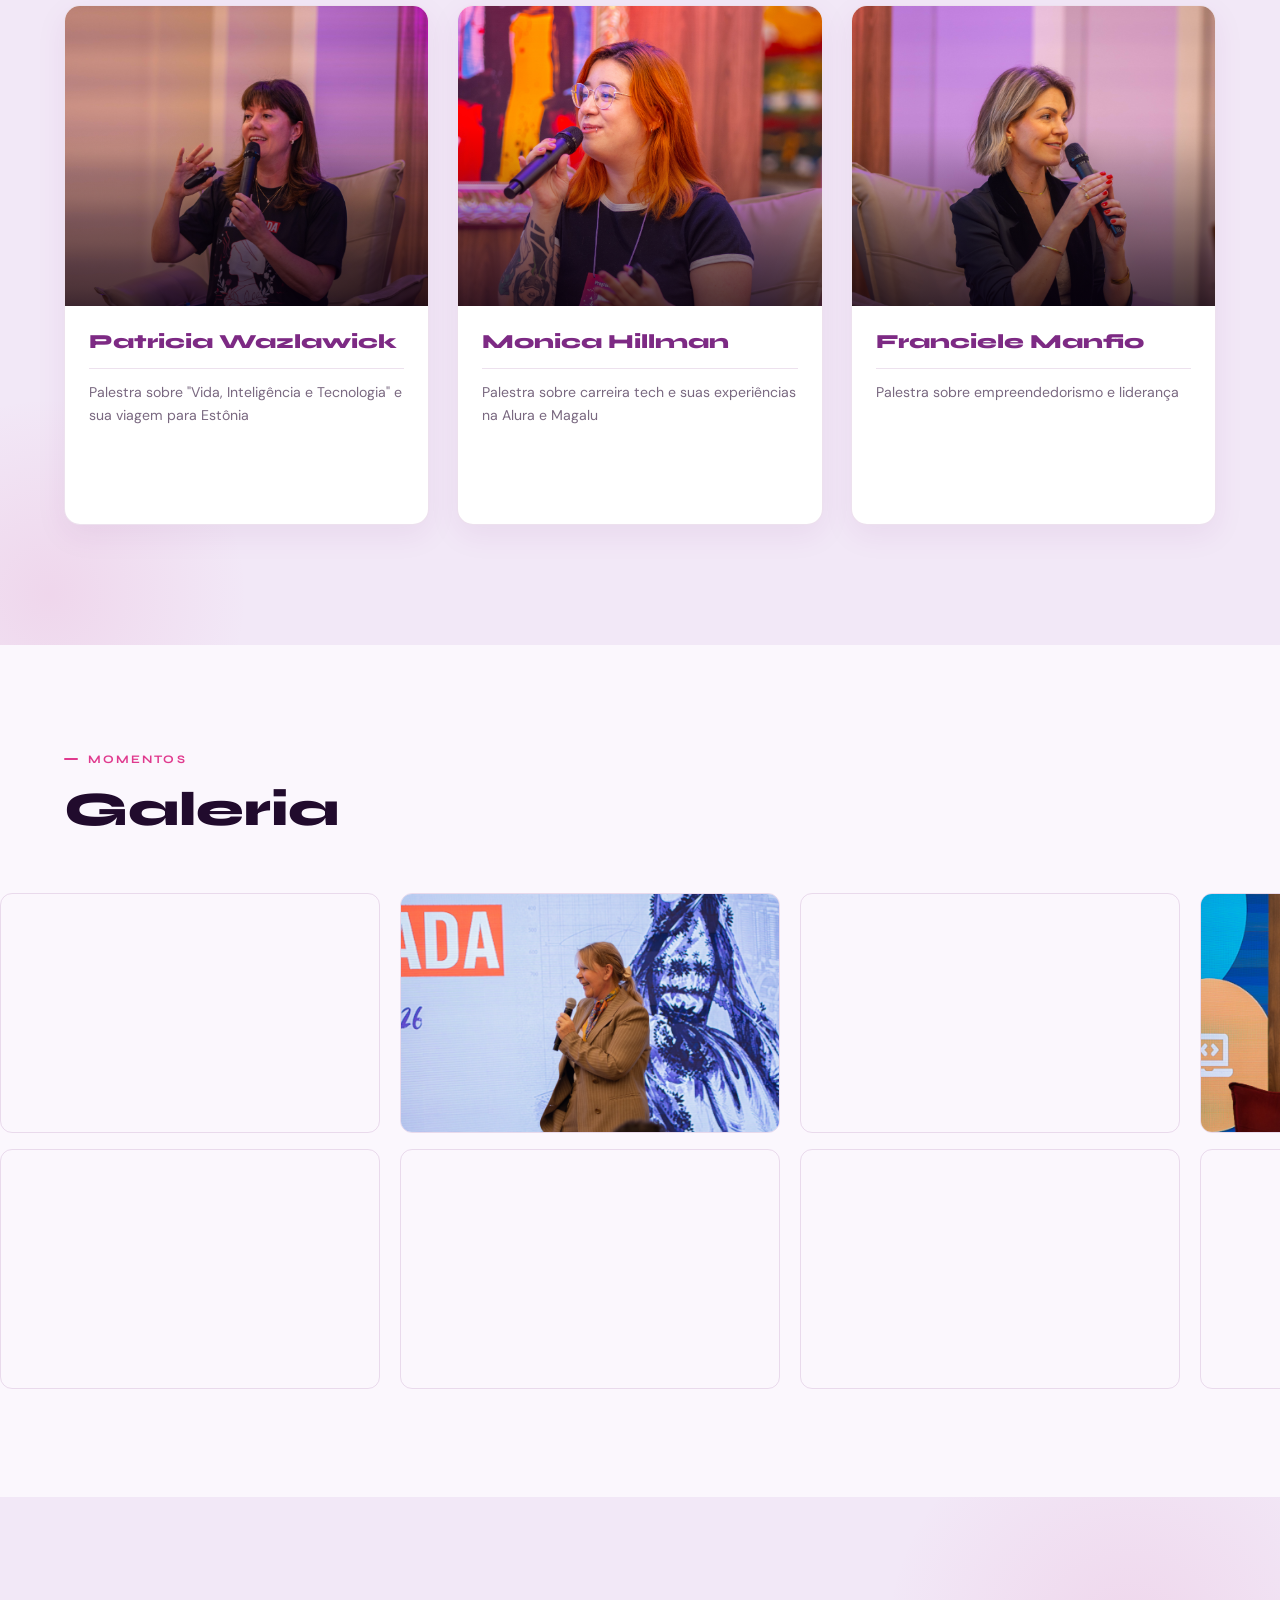
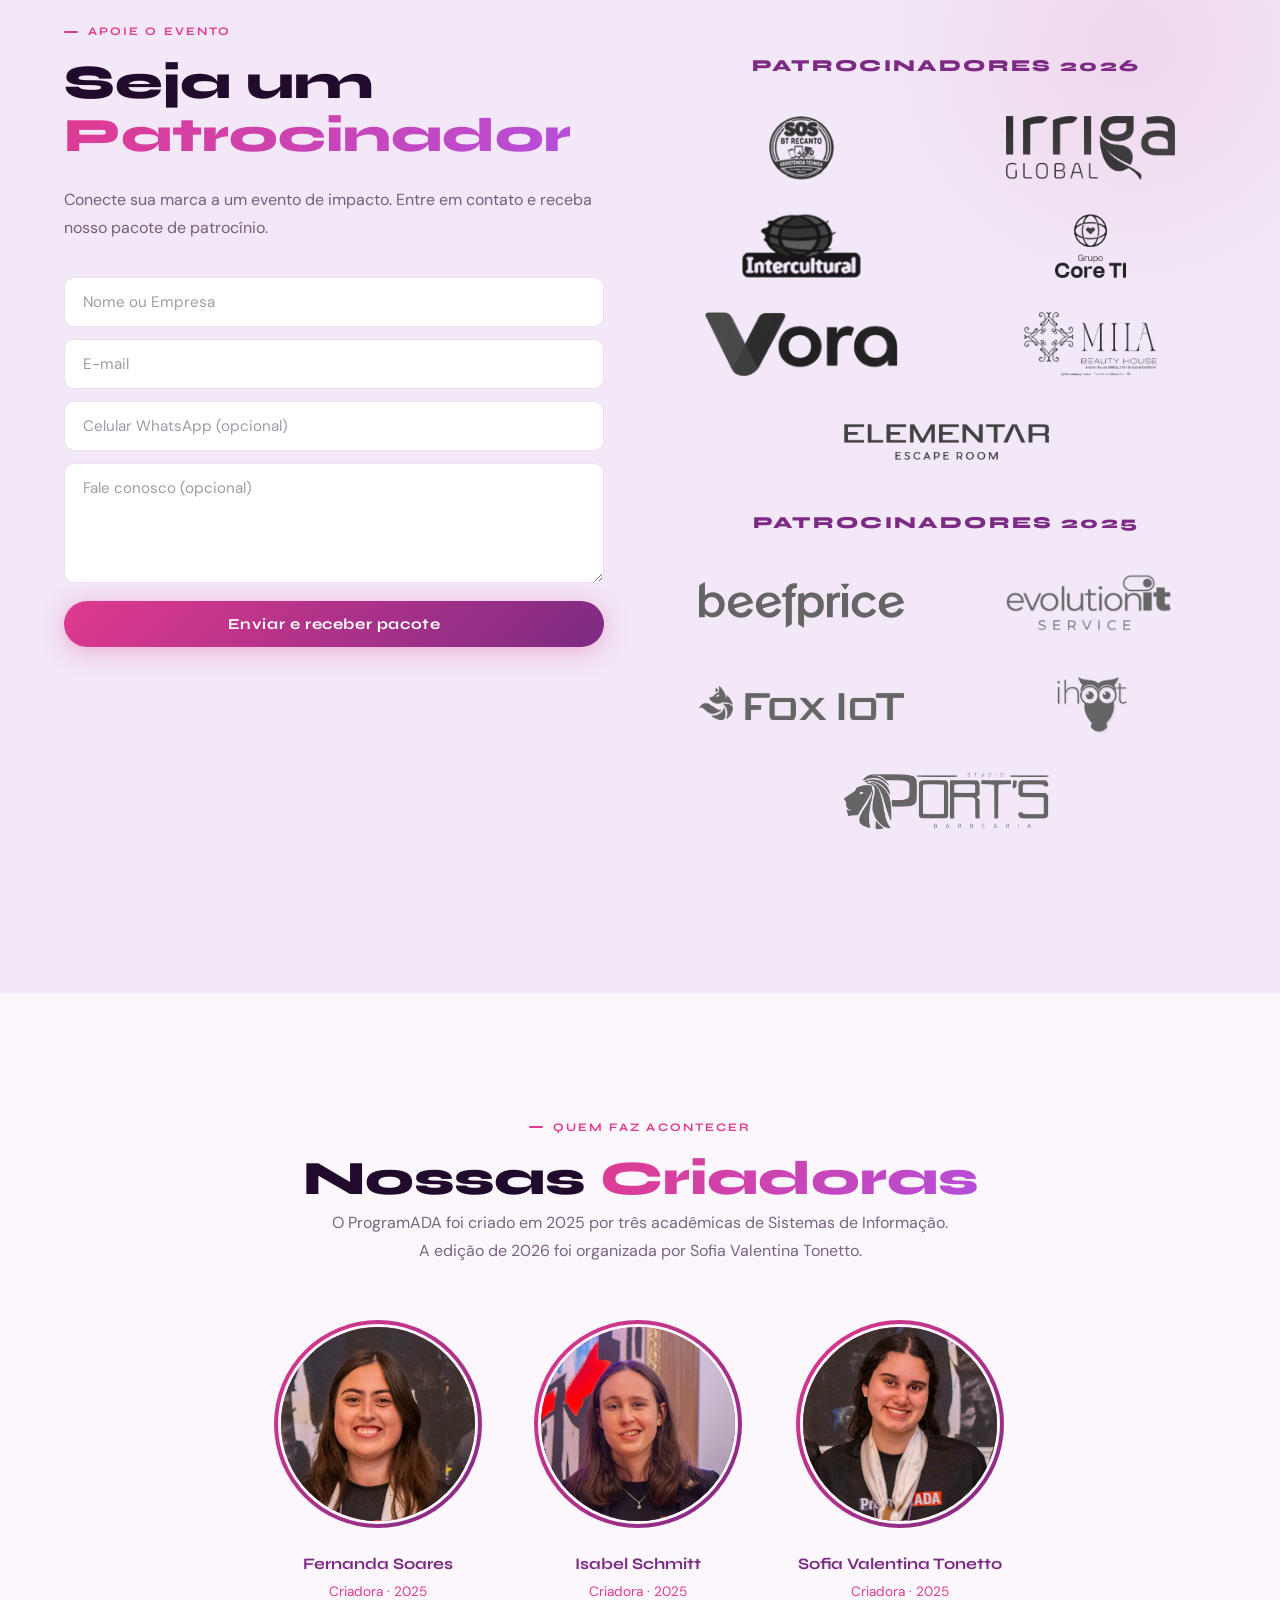
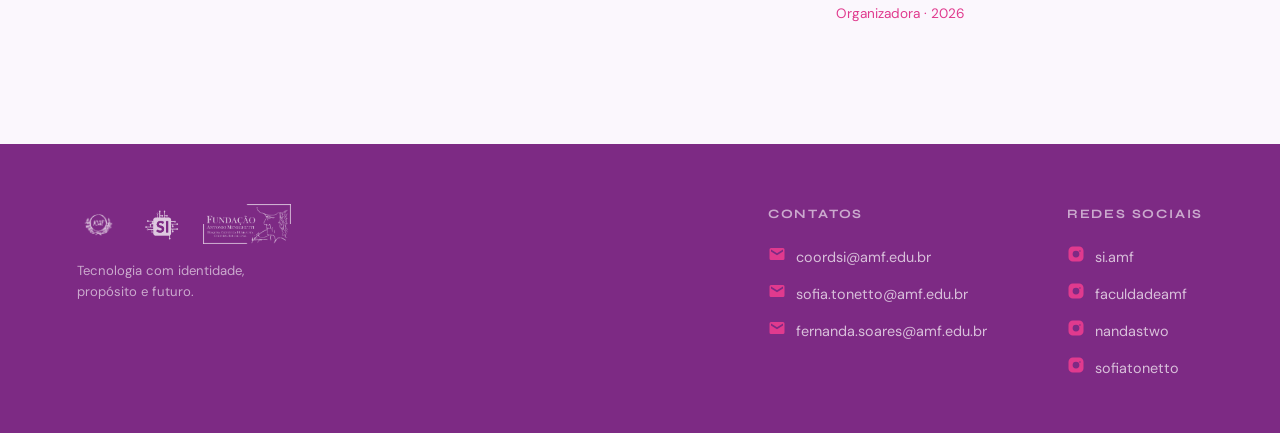
==== commit c6b89a05: "Update index.html" ====
--- a/index.html
+++ b/index.html
@@ -70,7 +70,7 @@
       <span class="section-label">Palestrantes</span>
       <h2 class="section-title">Edições & <span>Convidadas</span></h2>
       <div class="year-badge">2026</div>
-      <p class="edition-intro">23 de outubro de 2026 · Auditório do InovaAMF · 118 inscritos e 97 participantes · 7 patrocinadores. Organização de <strong>Sofia Valentina Tonetto</strong>.</p>
+      <p class="edition-intro">23 de outubro de 2026 · Auditório Mini 6 · 118 inscritos e 97 participantes · 7 patrocinadores. Organização de <strong>Sofia Valentina Tonetto</strong>.</p>
       <div class="speakers-list">
         <article class="speaker-card">
           <div class="speaker-img-container">
@@ -130,7 +130,7 @@
       </article>
 
       <div class="year-badge year-badge-next">2025</div>
-      <p class="edition-intro">24 de outubro de 2025 · cerca de 80 participantes.</p>
+      <p class="edition-intro">24 de outubro de 2025 · cerca de 80 participantes · Auditório Mini 5 · 5 patrocinadores. </p>
       <div class="speakers-list">
         <article class="speaker-card">
           <div class="speaker-img-container">
--- a/programAda.css
+++ b/programAda.css
@@ -1086,3 +1086,6 @@
   .escape-wide-img { min-height: 0; height: 260px; }
   .escape-wide-content { padding: 24px; }
 }
+
+/* Ajuste da foto da Isa */
+.member-img img[src*="isaOrg"] { object-position: center 45%; }
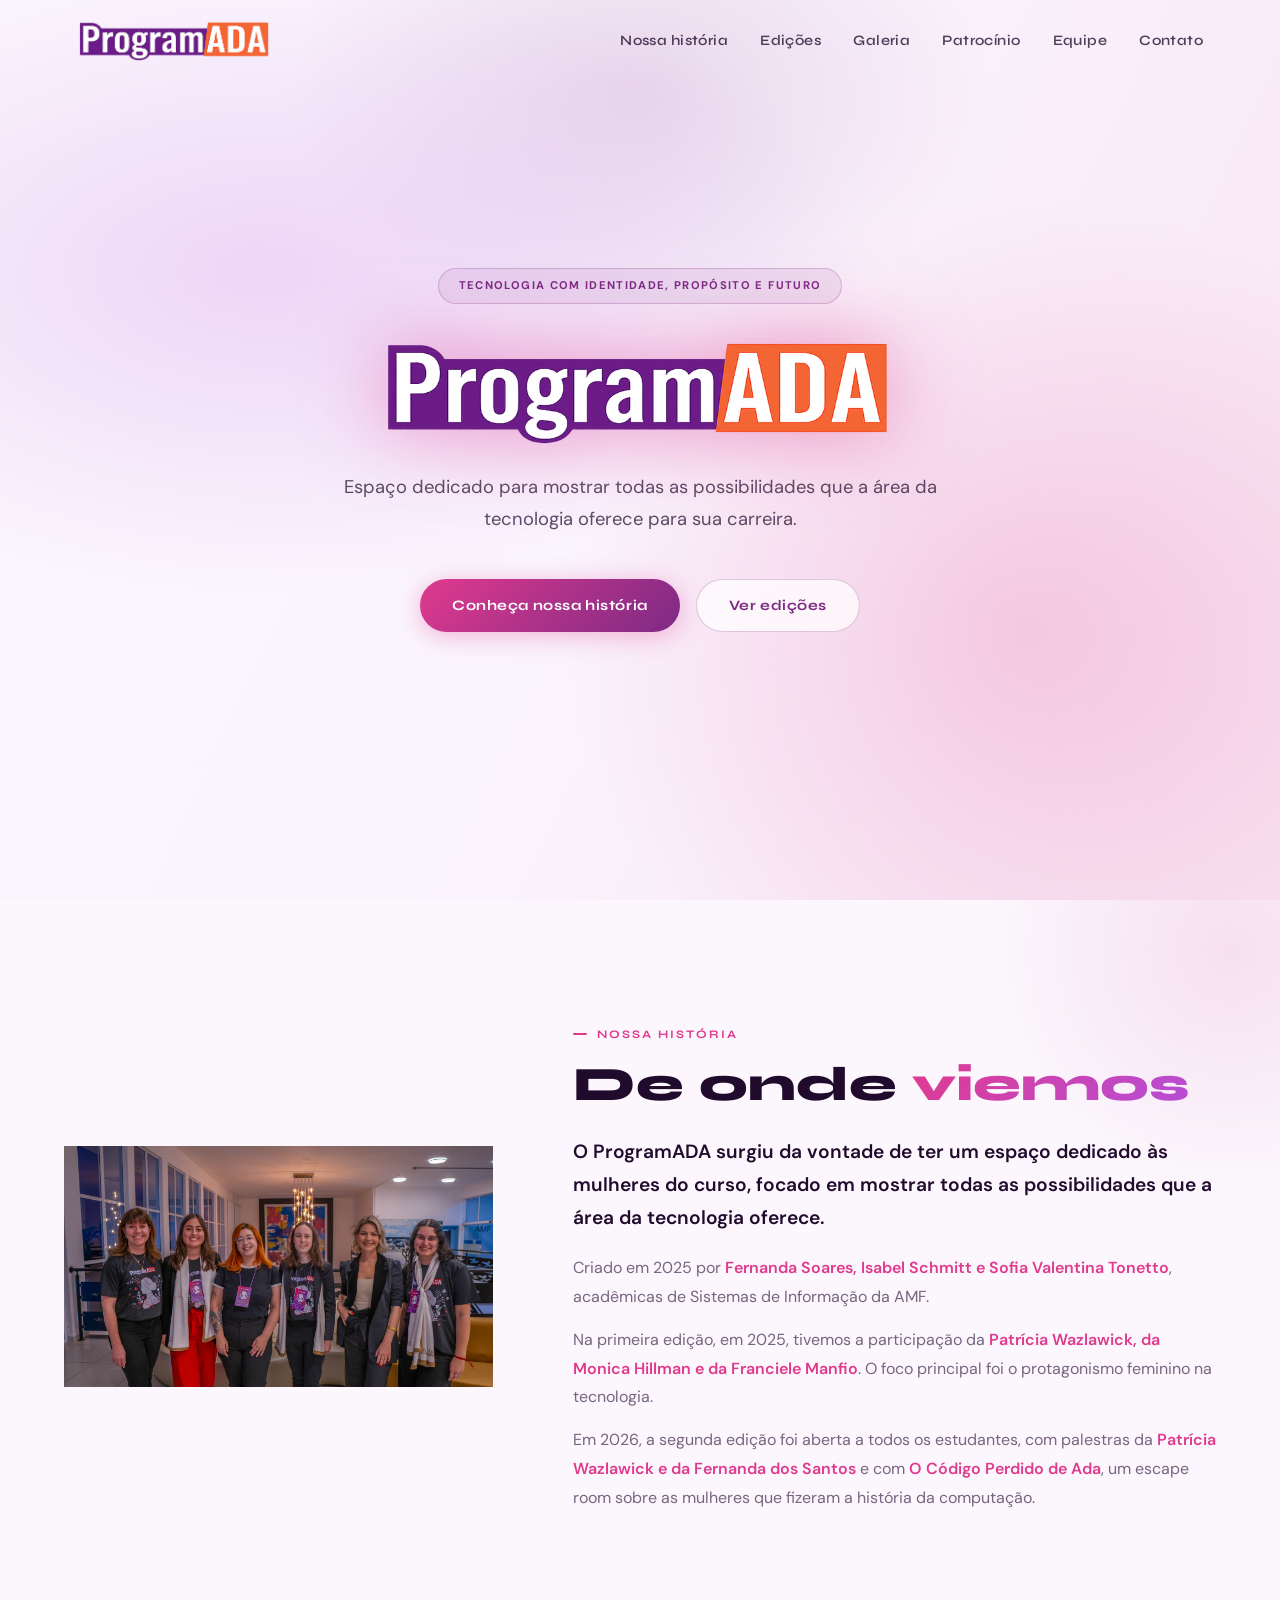
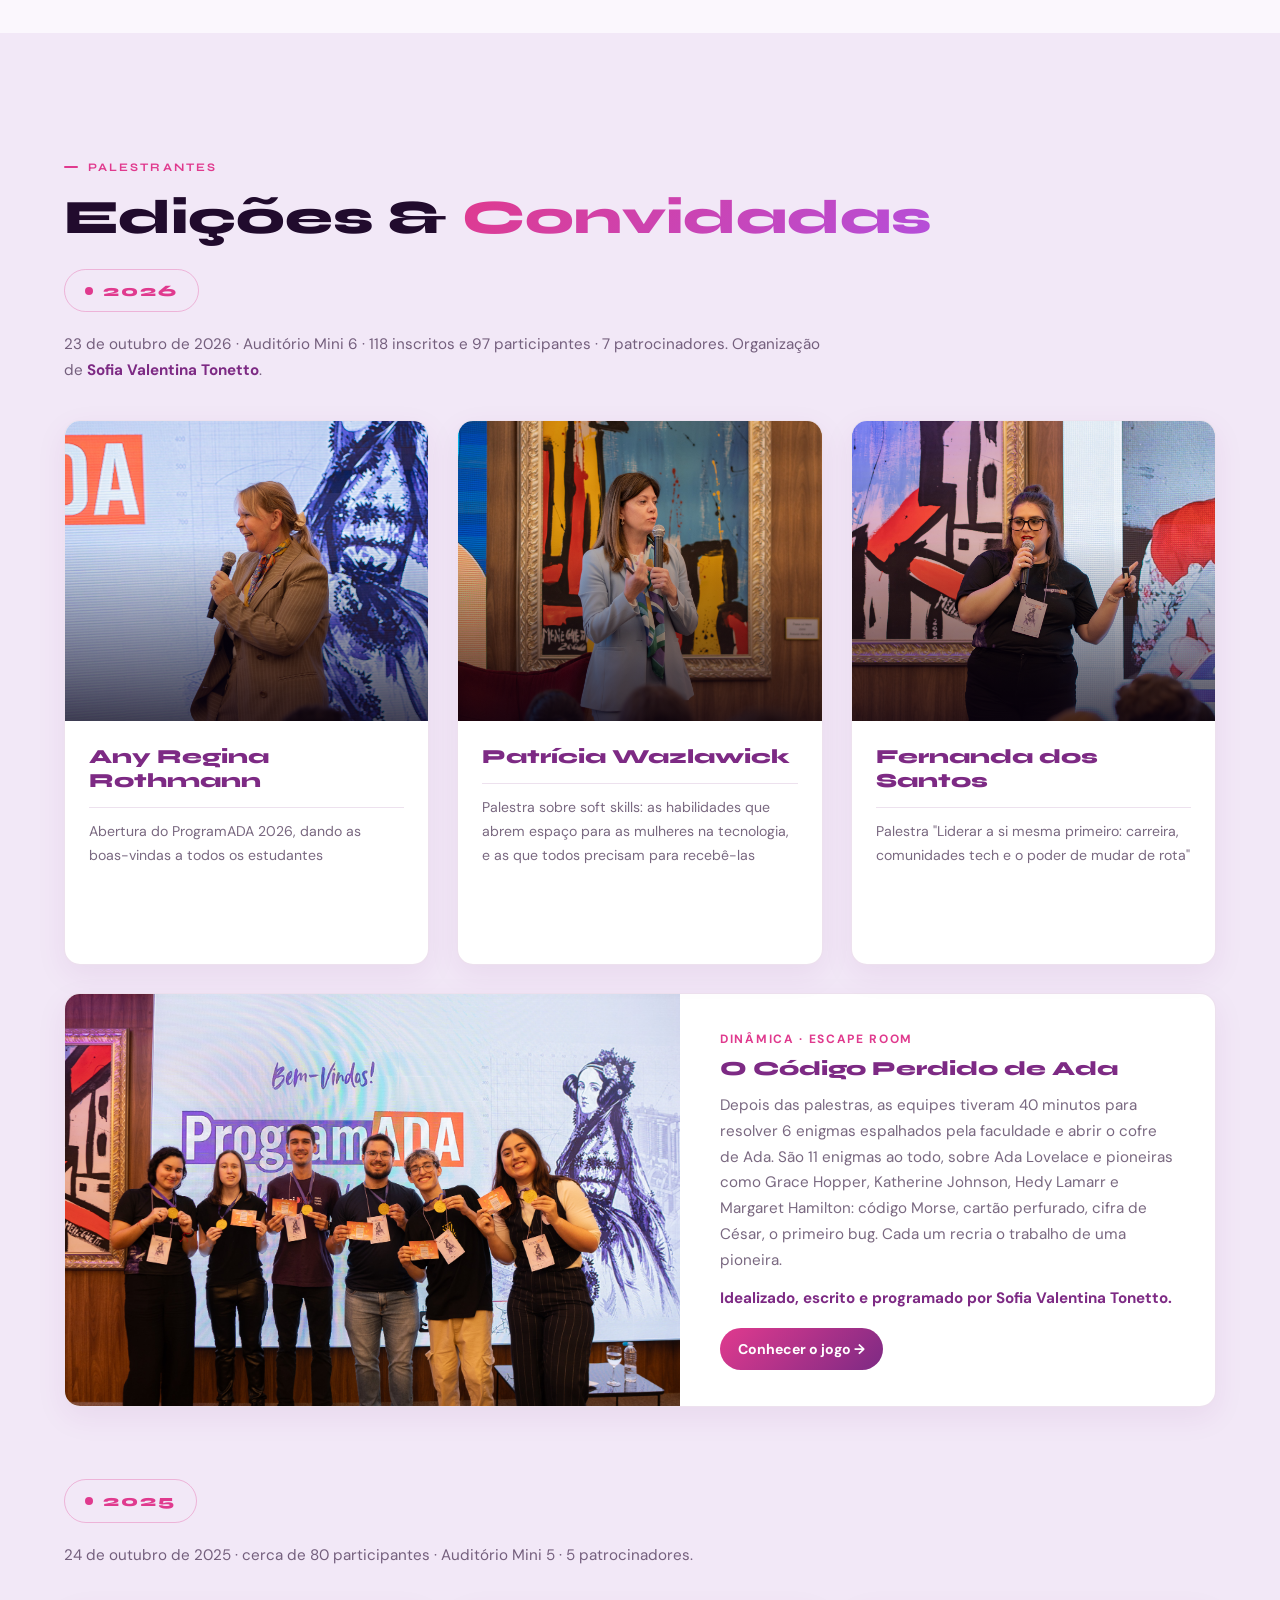
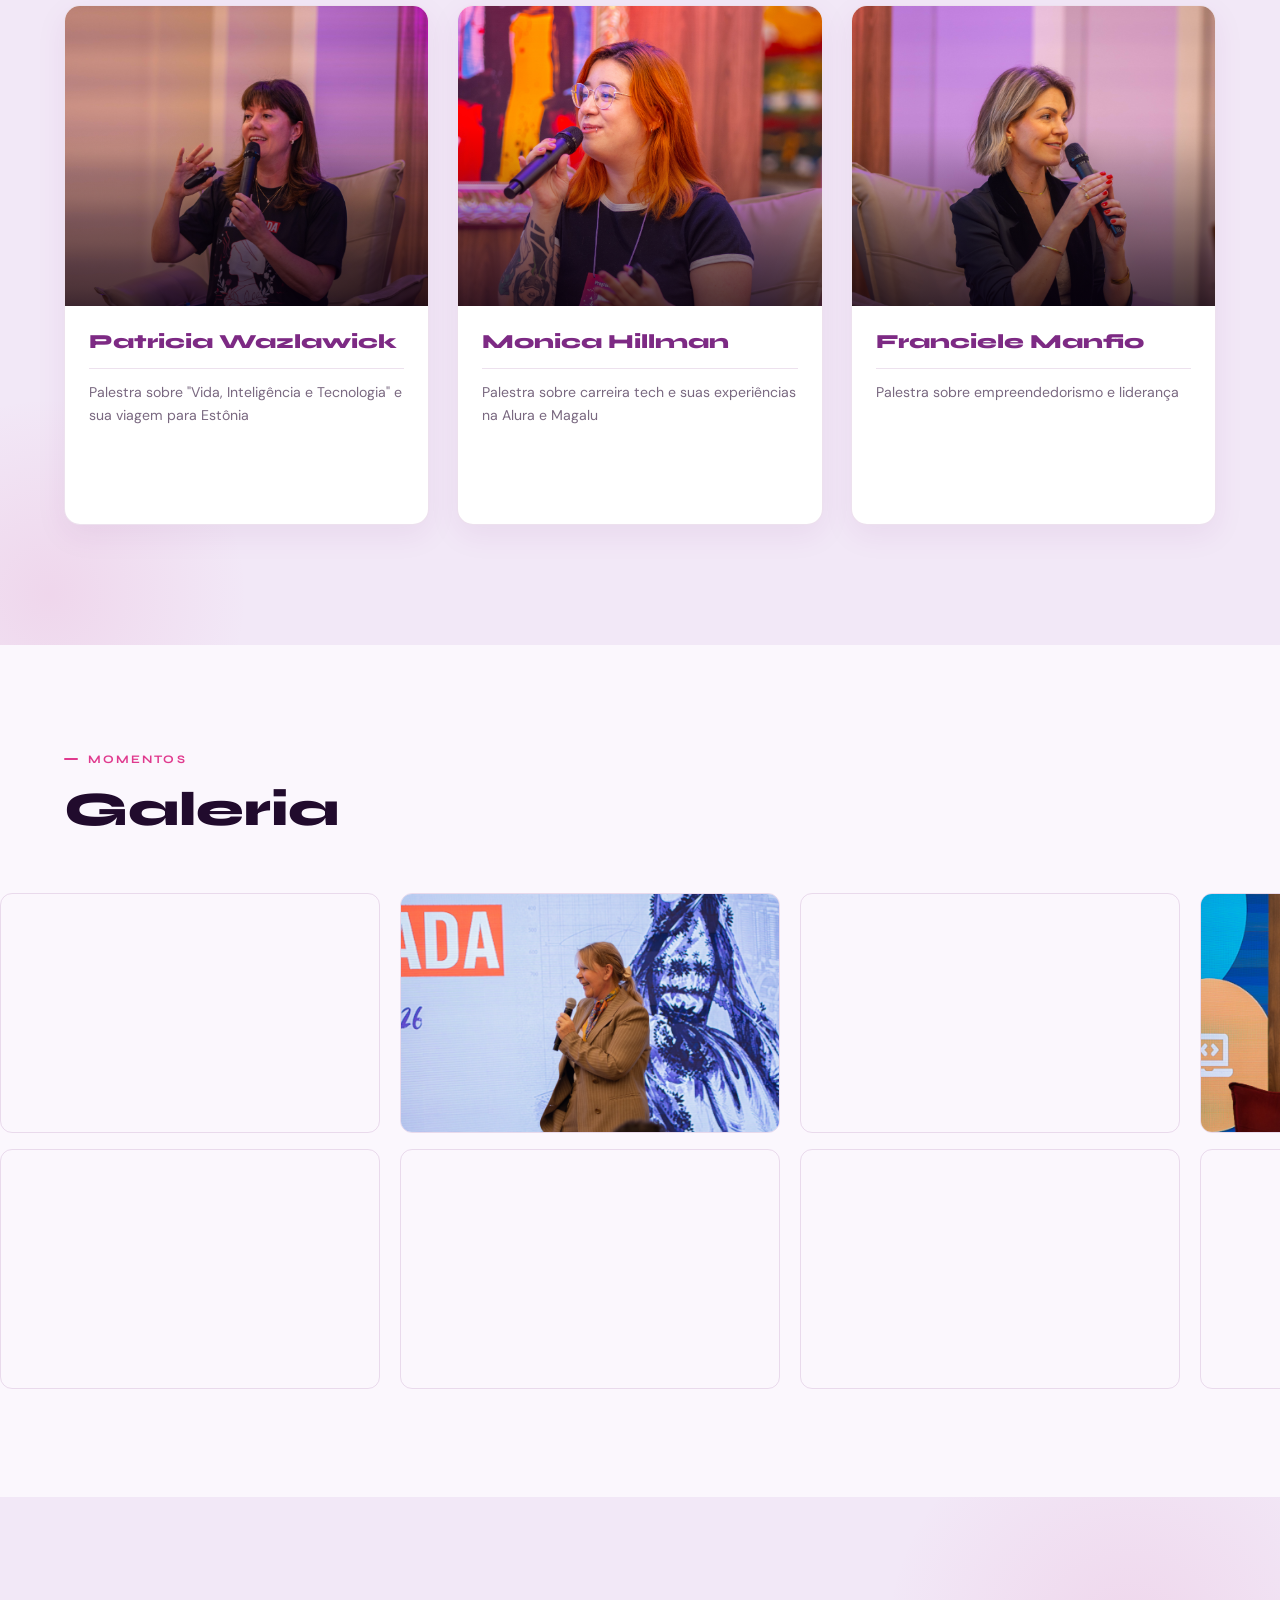
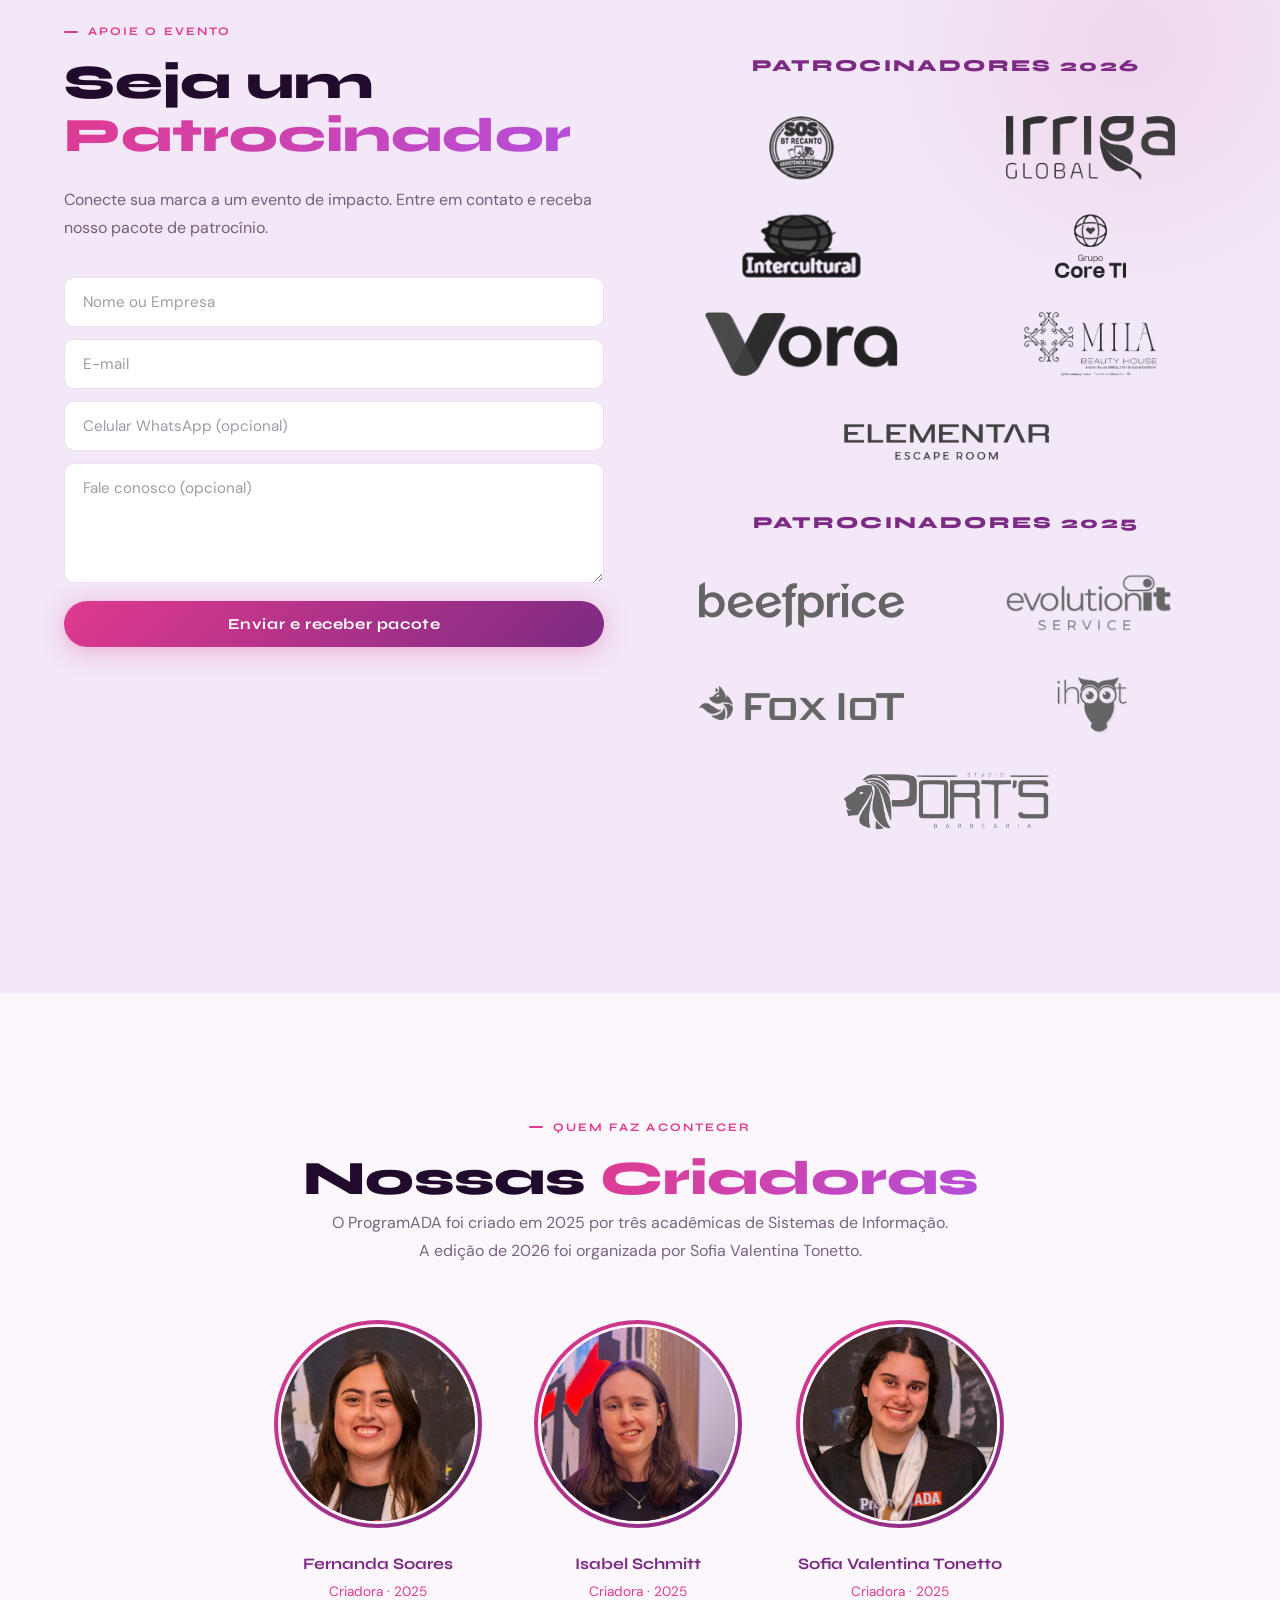
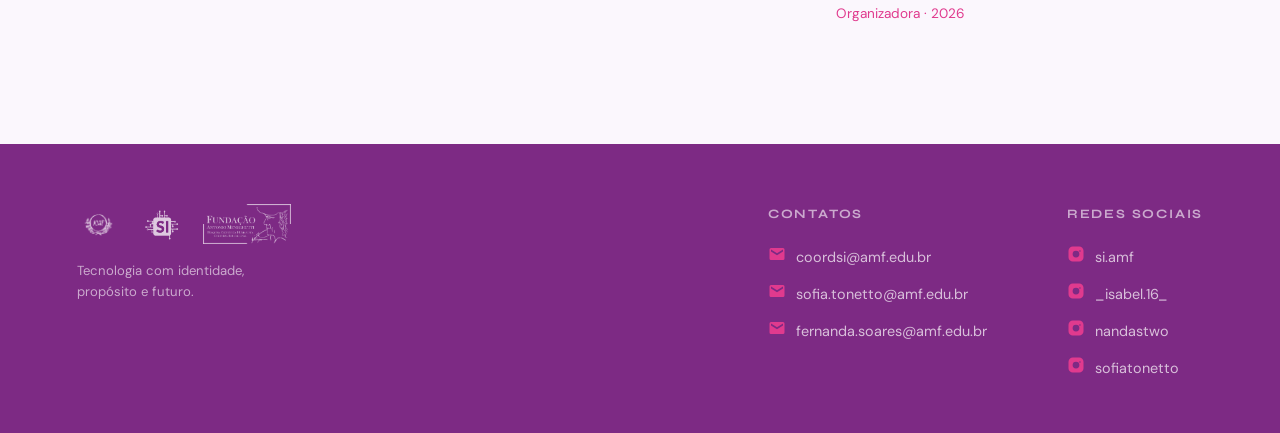
==== commit 434b67f4: "Update Instagram link and remove old link" ====
--- a/index.html
+++ b/index.html
@@ -316,8 +316,8 @@
           <a href="https://www.instagram.com/si.amf" target="_blank" class="footer-link">
             <span class="icon"><svg viewBox="0 0 24 24"><path d="M7.75 2h8.5A5.75 5.75 0 0 1 22 7.75v8.5A5.75 5.75 0 0 1 16.25 22h-8.5A5.75 5.75 0 0 1 2 16.25v-8.5A5.75 5.75 0 0 1 7.75 2Zm4.25 5.5a4.5 4.5 0 1 0 0 9 4.5 4.5 0 0 0 0-9Zm5.3-.6a1.05 1.05 0 1 0 0 2.1 1.05 1.05 0 0 0 0-2.1Z"/></svg></span>si.amf
           </a>
-          <a href="https://www.instagram.com/faculdadeamf" target="_blank" class="footer-link">
-            <span class="icon"><svg viewBox="0 0 24 24"><path d="M7.75 2h8.5A5.75 5.75 0 0 1 22 7.75v8.5A5.75 5.75 0 0 1 16.25 22h-8.5A5.75 5.75 0 0 1 2 16.25v-8.5A5.75 5.75 0 0 1 7.75 2Zm4.25 5.5a4.5 4.5 0 1 0 0 9 4.5 4.5 0 0 0 0-9Zm5.3-.6a1.05 1.05 0 1 0 0 2.1 1.05 1.05 0 0 0 0-2.1Z"/></svg></span>faculdadeamf
+          <a href="https://www.instagram.com/_isabel.16_" target="_blank" class="footer-link">
+            <span class="icon"><svg viewBox="0 0 24 24"><path d="M7.75 2h8.5A5.75 5.75 0 0 1 22 7.75v8.5A5.75 5.75 0 0 1 16.25 22h-8.5A5.75 5.75 0 0 1 2 16.25v-8.5A5.75 5.75 0 0 1 7.75 2Zm4.25 5.5a4.5 4.5 0 1 0 0 9 4.5 4.5 0 0 0 0-9Zm5.3-.6a1.05 1.05 0 1 0 0 2.1 1.05 1.05 0 0 0 0-2.1Z"/></svg></span>_isabel.16_
           </a>
           <a href="https://www.instagram.com/nandastwo" target="_blank" class="footer-link">
             <span class="icon"><svg viewBox="0 0 24 24"><path d="M7.75 2h8.5A5.75 5.75 0 0 1 22 7.75v8.5A5.75 5.75 0 0 1 16.25 22h-8.5A5.75 5.75 0 0 1 2 16.25v-8.5A5.75 5.75 0 0 1 7.75 2Zm4.25 5.5a4.5 4.5 0 1 0 0 9 4.5 4.5 0 0 0 0-9Zm5.3-.6a1.05 1.05 0 1 0 0 2.1 1.05 1.05 0 0 0 0-2.1Z"/></svg></span>nandastwo
